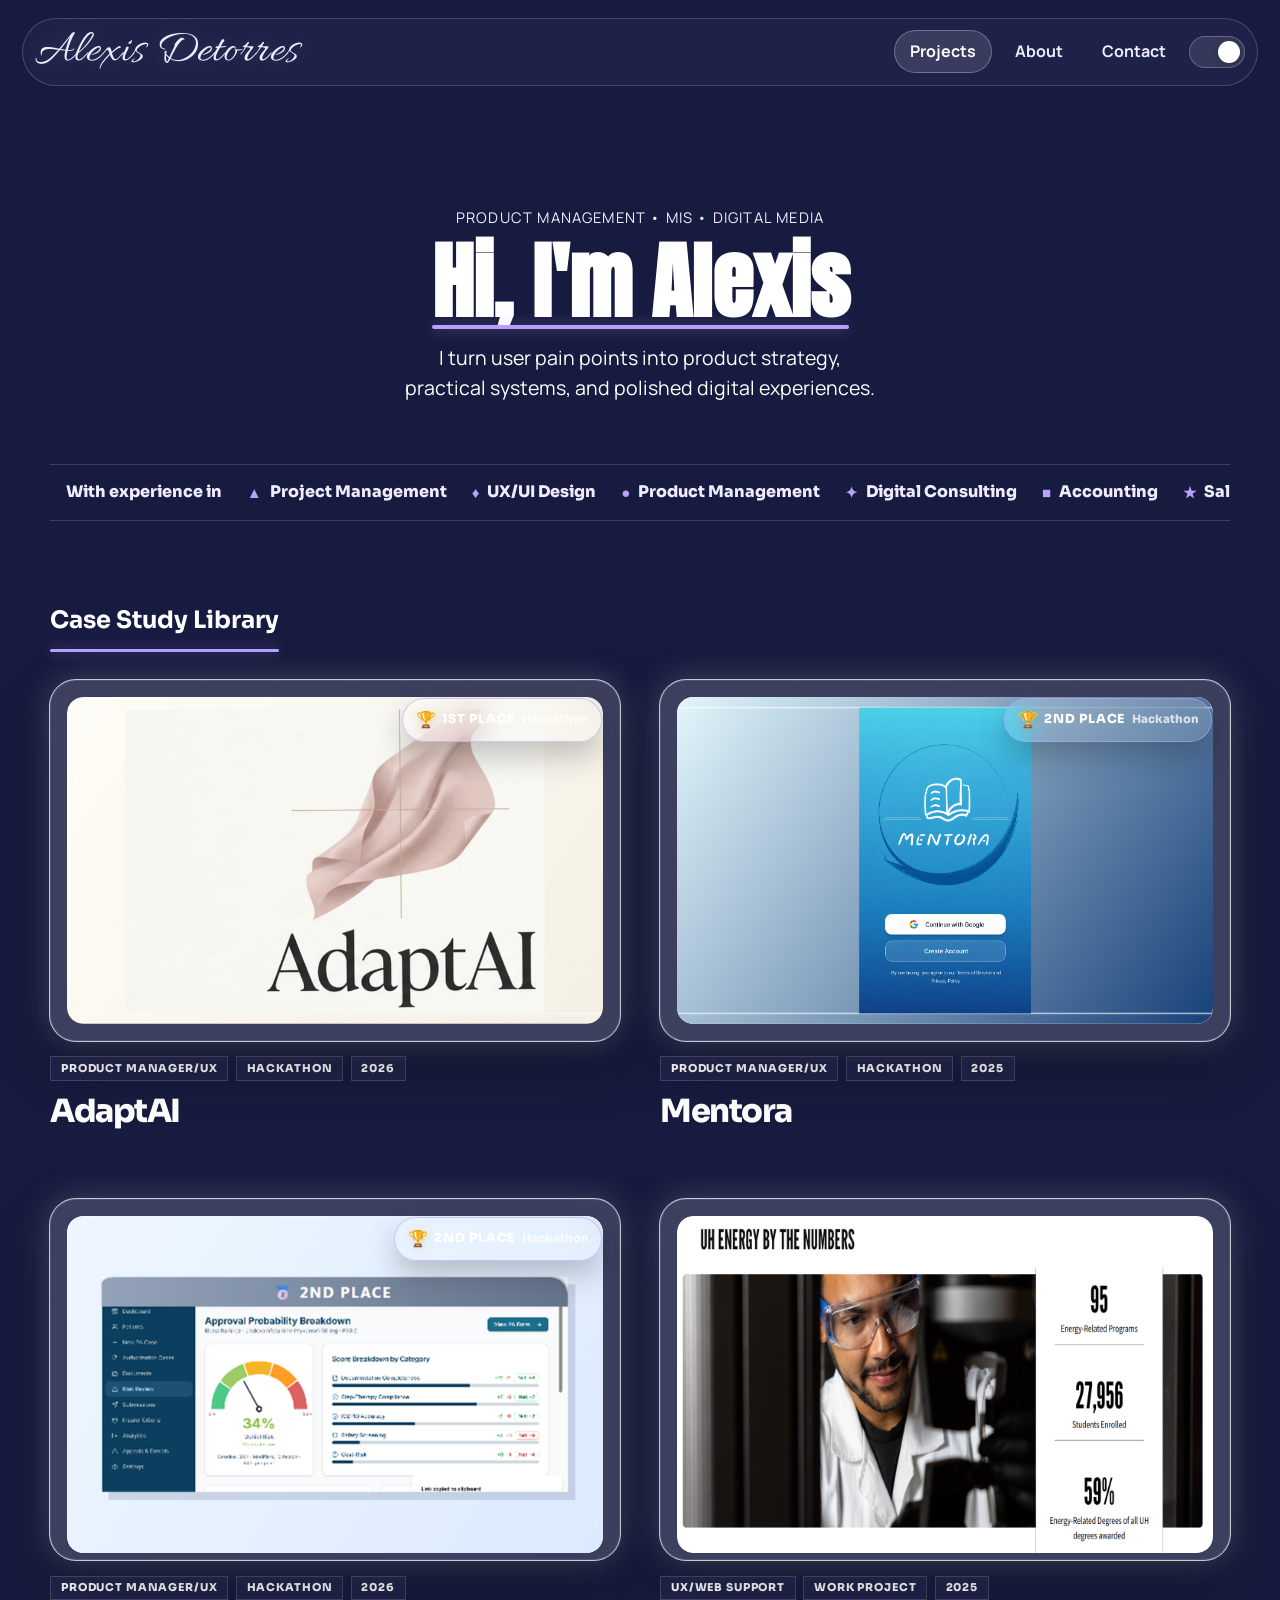
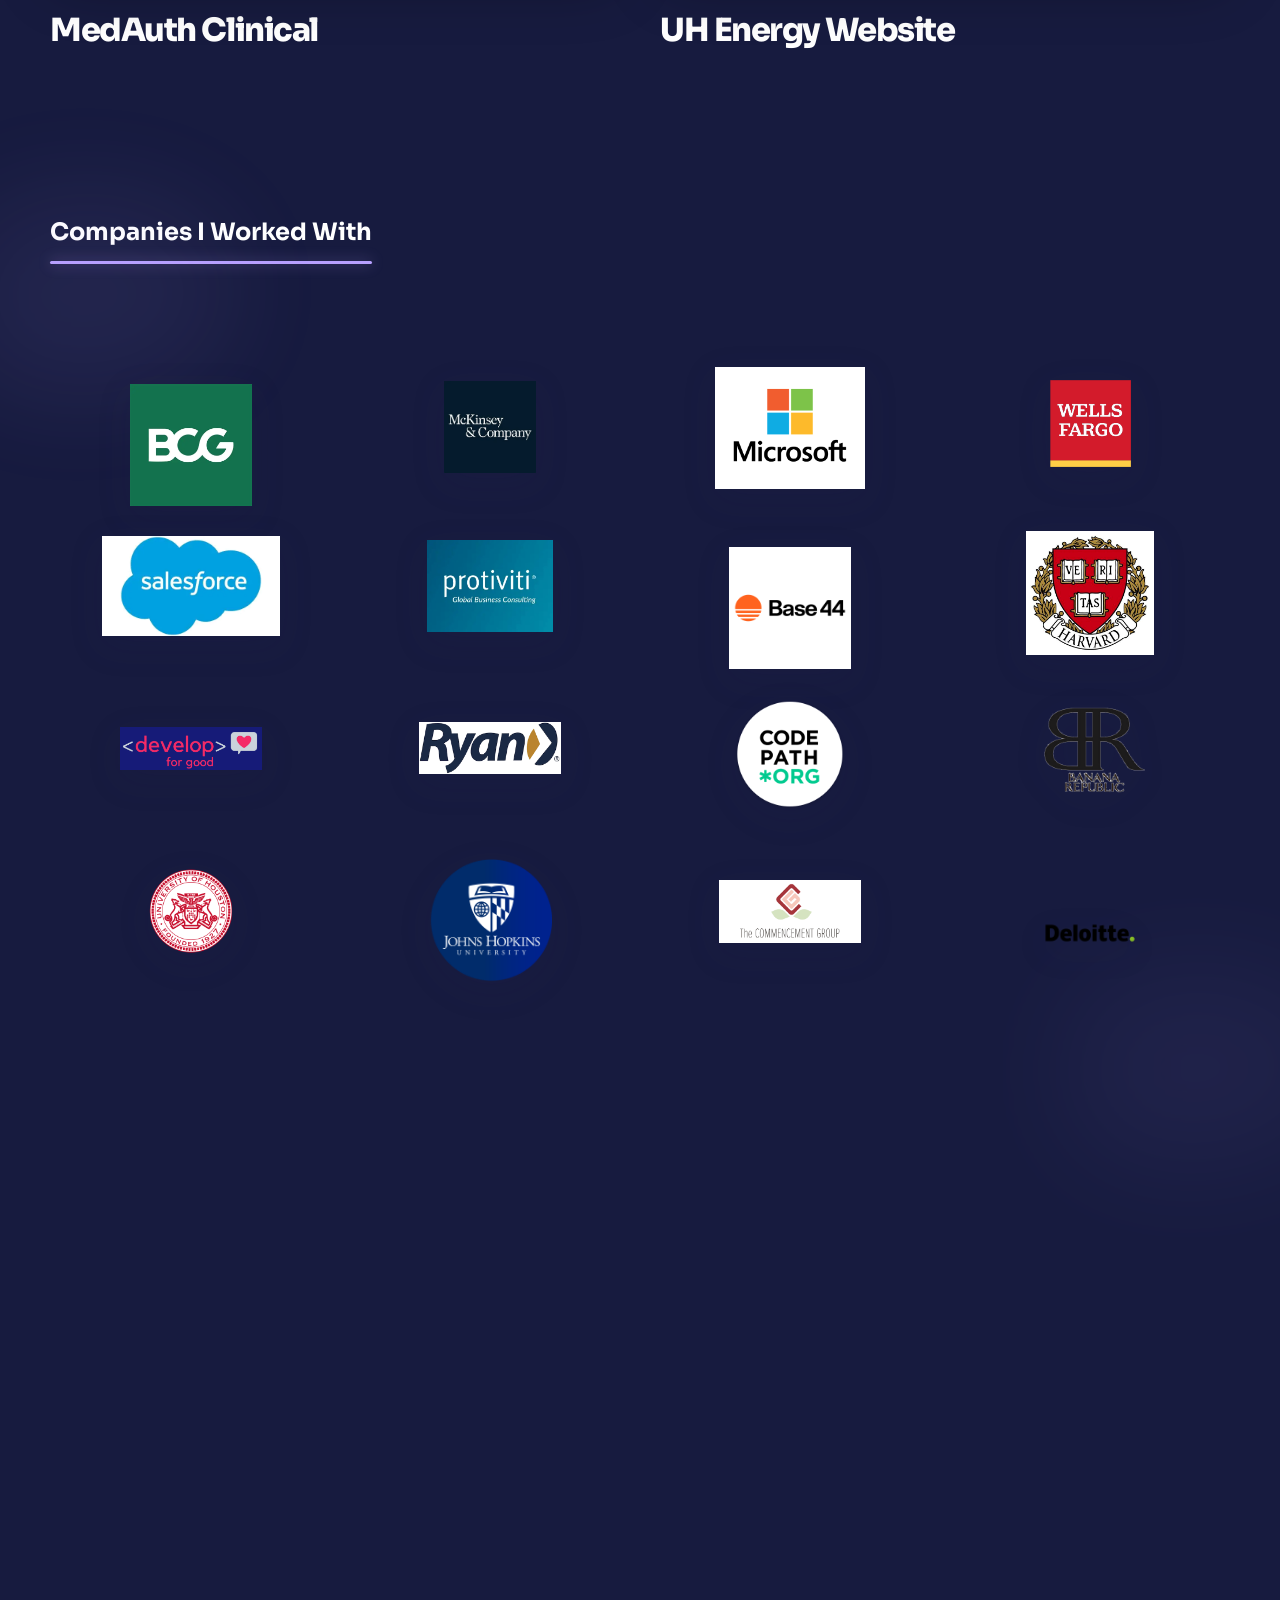
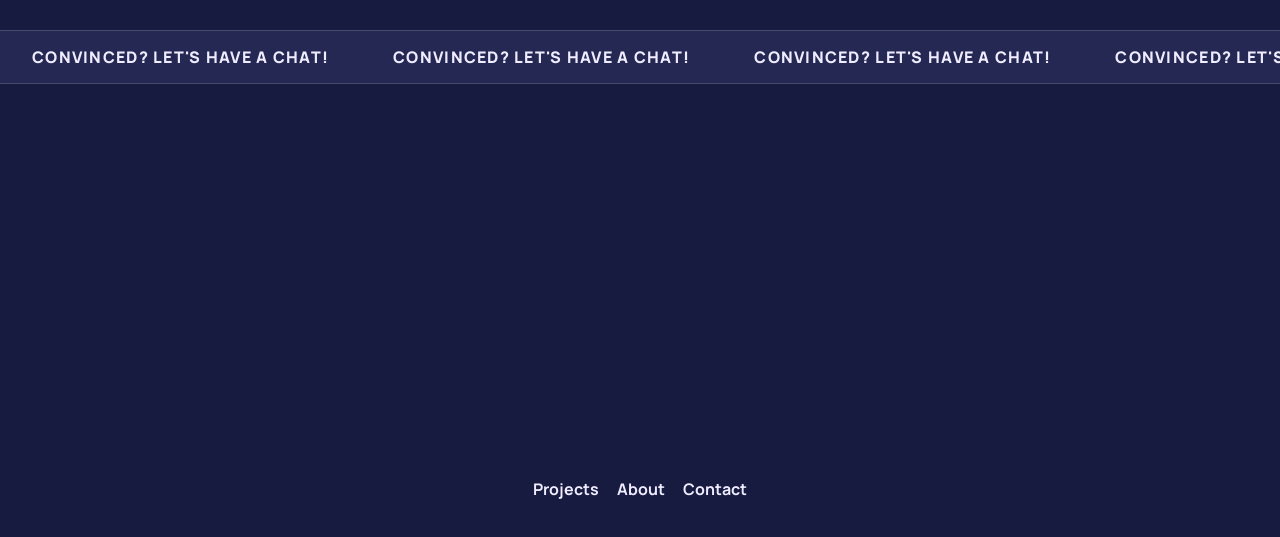
==== index.html @ 3fe2742f "Upgrade project covers to 4K compositions" ====
<!DOCTYPE html>
<html lang="en" data-theme="dark">
<head>
  <meta charset="UTF-8" />
  <meta name="viewport" content="width=device-width, initial-scale=1.0" />
  <title>Alexis Detorres | Portfolio</title>
  <link rel="preconnect" href="https://fonts.googleapis.com">
  <link rel="preconnect" href="https://fonts.gstatic.com" crossorigin>
  <link href="https://fonts.googleapis.com/css2?family=Allura&family=Anton&family=Sora:wght@400;600;700;800&family=Manrope:wght@400;500;700&display=swap" rel="stylesheet">
  <link rel="stylesheet" href="styles.css?v=20260801-4k-cover-polish" />
</head>
<body class="projects-page dark-mode">
  <div id="loader" class="loader-screen" aria-live="polite">
    <div class="dice" id="dice">
      <div class="face f1"><div class="pips"><i></i><i></i><i></i><i></i><i></i><i></i><i></i><i></i><i></i></div></div>
      <div class="face f2"><div class="pips"><i></i><i></i><i></i><i></i><i></i><i></i><i></i><i></i><i></i></div></div>
      <div class="face f3"><div class="pips"><i></i><i></i><i></i><i></i><i></i><i></i><i></i><i></i><i></i></div></div>
      <div class="face f4"><div class="pips"><i></i><i></i><i></i><i></i><i></i><i></i><i></i><i></i><i></i></div></div>
      <div class="face f5"><div class="pips"><i></i><i></i><i></i><i></i><i></i><i></i><i></i><i></i><i></i></div></div>
      <div class="face f6"><div class="pips"><i></i><i></i><i></i><i></i><i></i><i></i><i></i><i></i><i></i></div></div>
    </div>
  </div>


  <header class="site-header">
    <div class="nav-shell navbar">
      <a class="brand" href="index.html"><span class="brand-script">Alexis Detorres</span></a>
      <nav class="tabs" aria-label="Main navigation">
        <a class="tab active" href="index.html">Projects</a>
        <a class="tab" href="about.html">About</a>
        <a class="tab" href="#contact-section">Contact</a>
        <button class="mode-toggle" id="modeToggle" aria-label="Toggle dark mode">Theme</button>
      </nav>
    </div>
  </header>

  <main>
    <section class="hero-wrap reveal">
      <div class="hero">
        <p class="eyebrow">Product Management &bull; MIS &bull; Digital Media</p>
        <h1 class="hero-title">Hi, I'm Alexis</h1>
        <p class="hero-copy">I turn user pain points into product strategy, practical systems, and polished digital experiences.</p>
      </div>
    </section>
    <section class="marquee-wrap" aria-label="Specialties">
      <div class="marquee" id="marqueeTrack">
        <div class="marquee-track">
          <span>With experience in</span>
          <span><i>&#9650;</i> Project Management</span>
          <span><i class="symbol-ux">&diams;</i> UX/UI Design</span>
          <span><i class="symbol-product">&#9679;</i> Product Management</span>
          <span><i>&#10022;</i> Digital Consulting</span>
          <span><i>&#9632;</i> Accounting</span>
          <span><i>&#9733;</i> Sales</span>
          <span><i>&#10148;</i> Marketing</span>
        </div>
        <div class="marquee-track" aria-hidden="true">
          <span>With experience in</span>
          <span><i>&#9650;</i> Project Management</span>
          <span><i class="symbol-ux">&diams;</i> UX/UI Design</span>
          <span><i class="symbol-product">&#9679;</i> Product Management</span>
          <span><i>&#10022;</i> Digital Consulting</span>
          <span><i>&#9632;</i> Accounting</span>
          <span><i>&#9733;</i> Sales</span>
          <span><i>&#10148;</i> Marketing</span>
        </div>
      </div>
    </section>

    <section class="section reveal projects-swirl">
      <h2 class="section-title">Case Study Library</h2>
      <div class="project-grid editorial-grid">
        <article class="case-card project-showcase">
          <a class="project-tile-link" href="projects/campus-app.html" aria-label="Open AdaptAI case study">
            <div class="project-thumb divide-thumb">
              <img src="assets/projects/adaptai/adaptai-home-cover.png?v=20260801-4k-cover-polish" alt="AdaptAI adaptive clothing case study preview" loading="lazy" />
              <div class="project-award"><span class="trophy" aria-hidden="true">&#127942;</span><strong>1st Place</strong><span>Hackathon</span></div>
            </div>
          </a>
          <div class="project-chip-row"><span>Product Manager/UX</span><span>Hackathon</span><span>2026</span></div>
          <h3>AdaptAI</h3>
        </article>
        <article class="case-card project-showcase">
          <a class="project-tile-link" href="projects/hackathon-toolkit.html" aria-label="Open Mentora case study">
            <div class="project-thumb mentora-thumb">
              <img src="assets/projects/mentora/mentora-home-cover.png?v=20260801-4k-cover-polish" alt="Mentora case study preview" loading="lazy" />
              <div class="project-award"><span class="trophy" aria-hidden="true">&#127942;</span><strong>2nd Place</strong><span>Hackathon</span></div>
            </div>
          </a>
          <div class="project-chip-row"><span>Product Manager/UX</span><span>Hackathon</span><span>2025</span></div>
          <h3>Mentora</h3>
        </article>
        <article class="case-card project-showcase">
          <a class="project-tile-link" href="projects/energy-dashboard.html" aria-label="Open MedAuth Clinical case study">
            <div class="project-thumb authform-thumb">
              <img src="assets/projects/medauth/medauth-home-cover.png?v=20260801-4k-cover-polish" alt="MedAuth Clinical physician dashboard preview" loading="lazy" />
              <div class="project-award"><span class="trophy" aria-hidden="true">&#127942;</span><strong>2nd Place</strong><span>Hackathon</span></div>
            </div>
          </a>
          <div class="project-chip-row"><span>Product Manager/UX</span><span>Hackathon</span><span>2026</span></div>
          <h3>MedAuth Clinical</h3>
        </article>
        <article class="case-card project-showcase">
          <a class="project-tile-link" href="projects/media-campaign.html" aria-label="Open UH Energy Website case study">
            <div class="project-thumb energy-thumb">
              <img src="assets/projects/uh-energy/uh-energy-home-cover.png?v=20260801-4k-cover-polish" alt="UH Energy website metrics case study preview" loading="lazy" />
            </div>
          </a>
          <div class="project-chip-row"><span>UX/Web Support</span><span>Work Project</span><span>2025</span></div>
          <h3>UH Energy Website</h3>
        </article>
      </div>
    </section>

    <section class="section reveal">
      <h2 class="section-title">Companies I Worked With</h2>
      <div id="companyLogoWall" class="logo-wall magnetic-logo-wall" aria-label="Company logo wall">
        <div class="logo-tile featured has-logo" tabindex="0" aria-label="Boston Consulting Group">
          <img class="logo-image" src="assets/logos/bcg.webp" alt="BCG logo" loading="lazy" />
        </div>
        <div class="logo-tile featured has-logo" tabindex="0" aria-label="McKinsey and Company">
          <img class="logo-image" src="assets/logos/mckinsey.webp" alt="McKinsey and Company logo" loading="lazy" />
        </div>
        <div class="logo-tile featured has-logo" tabindex="0" aria-label="Microsoft">
          <img class="logo-image" src="assets/logos/microsoft.webp" alt="Microsoft logo" loading="lazy" />
        </div>
        <div class="logo-tile featured has-logo" tabindex="0" aria-label="Wells Fargo">
          <img class="logo-image" src="assets/logos/wells-fargo.png" alt="Wells Fargo logo" loading="lazy" />
        </div>
        <div class="logo-tile featured has-logo" tabindex="0" aria-label="Salesforce">
          <img class="logo-image" src="assets/logos/salesforce.webp" alt="Salesforce logo" loading="lazy" />
        </div>
        <div class="logo-tile has-logo" tabindex="0" aria-label="Protiviti">
          <img class="logo-image" src="assets/logos/protiviti.webp" alt="Protiviti logo" loading="lazy" />
        </div>
        <div class="logo-tile has-logo" tabindex="0" aria-label="Base44">
          <img class="logo-image" src="assets/logos/base44.png" alt="Base44 logo" loading="lazy" />
        </div>
        <div class="logo-tile has-logo" tabindex="0" aria-label="Harvard WECode">
          <img class="logo-image" src="assets/logos/harvard-seal.jpg" alt="Harvard logo" loading="lazy" />
        </div>
        <div class="logo-tile has-logo" tabindex="0" aria-label="Develop for Good">
          <img class="logo-image" src="assets/logos/develop-for-good.png" alt="Develop for Good logo" loading="lazy" />
        </div>
        <div class="logo-tile has-logo" tabindex="0" aria-label="Ryan">
          <img class="logo-image" src="assets/logos/ryan.webp" alt="Ryan logo" loading="lazy" />
        </div>
        <div class="logo-tile has-logo" tabindex="0" aria-label="CodePath">
          <img class="logo-image" src="assets/logos/codepath.png" alt="CodePath logo" loading="lazy" />
        </div>
        <div class="logo-tile has-logo" tabindex="0" aria-label="Banana Republic">
          <img class="logo-image" src="assets/logos/banana-republic.png" alt="Banana Republic logo" loading="lazy" />
        </div>
        <div class="logo-tile has-logo" tabindex="0" aria-label="University of Houston">
          <img class="logo-image" src="assets/logos/university-of-houston.png" alt="University of Houston logo" loading="lazy" />
        </div>
        <div class="logo-tile has-logo" tabindex="0" aria-label="Johns Hopkins University">
          <img class="logo-image" src="assets/logos/johns-hopkins.png" alt="Johns Hopkins University logo" loading="lazy" />
        </div>
        <div class="logo-tile has-logo" tabindex="0" aria-label="The Commencement Group">
          <img class="logo-image" src="assets/logos/commencement-group.png" alt="The Commencement Group logo" loading="lazy" />
        </div>
        <div class="logo-tile has-logo" tabindex="0" aria-label="GreenStar Technologies">
          <img class="logo-image" src="assets/logos/greenstar.png" alt="GreenStar Technologies logo" loading="lazy" />
        </div>
      </div>
    </section>

    <section class="testimonial section reveal">
      <h2 class="section-title">Testimonials</h2>
      <div class="carousel" id="testimonialCarousel">
        <button class="carousel-btn" id="prevTestimonial" type="button" aria-label="Previous testimonial">&lsaquo;</button>
        <article class="quote testimonial-card" id="quoteBody"></article>
        <button class="carousel-btn" id="nextTestimonial" type="button" aria-label="Next testimonial">&rsaquo;</button>
      </div>
      <div class="dots" id="quoteDots"></div>
    </section>
  </main>

  <div class="contact-marquee" aria-hidden="true">
    <div class="contact-marquee-track">
      <span>Convinced? Let's have a chat!</span>
      <span>Convinced? Let's have a chat!</span>
      <span>Convinced? Let's have a chat!</span>
      <span>Convinced? Let's have a chat!</span>
      <span>Convinced? Let's have a chat!</span>
      <span>Convinced? Let's have a chat!</span>
      <span>Convinced? Let's have a chat!</span>
      <span>Convinced? Let's have a chat!</span>
      <span>Convinced? Let's have a chat!</span>
      <span>Convinced? Let's have a chat!</span>
    </div>
  </div>

  <section id="contact-section" class="cta reveal contact-section">
    <h2 class="section-title">Contact Me</h2>
    <p>Let&rsquo;s turn ideas into something meaningful.</p>
    <div class="cta-actions contact-buttons">
      <a href="mailto:alexisa.12250@gmail.com">alexisa.12250@gmail.com</a>
      <a href="https://www.linkedin.com/in/alexisdetorr" target="_blank" rel="noopener">LinkedIn</a>
    </div>
  </section>

  <footer class="site-footer">
    <a href="index.html">Projects</a>
    <a href="about.html">About</a>
    <a href="#contact-section">Contact</a>
  </footer>

  <script src="script.js?v=20260801-4k-cover-polish"></script>
</body>
</html>
---- styles.css ----
:root {
  --bg-main: #ffffff;
  --bg-nav: #f4efff;
  --bg-soft: #fbfaff;
  --bg-panel: #ffffff;
  --dark-purple: #1E2248;
  --text-heading: #1E2248;
  --text-main: #1E2248;
  --text-muted: #565875;
  --brand-logo: #1E2248;
  --accent-line: #1E2248;
  --underline-accent: #a994f4;
  --accent-strong: #1E2248;
  --accent-red: #d84b4b;
  --border-soft: rgba(30, 34, 72, 0.26);
  --shadow-soft: 0 18px 48px rgba(30, 34, 72, 0.1);
  --feature-bg: #ffffff;
  --feature-text: #1E2248;
  --feature-muted: #565875;
  --feature-tile-bg: #ffffff;
}

.dark-mode,
[data-theme="dark"] {
  --bg-main: #171b3f;
  --bg-nav: #201f4d;
  --bg-soft: #252852;
  --bg-panel: #1c2049;
  --text-heading: #ffffff;
  --text-main: #ffffff;
  --text-muted: #f0ecff;
  --brand-logo: #ffffff;
  --accent-line: #b7a0ff;
  --underline-accent: #b7a0ff;
  --accent-strong: #cbbdff;
  --accent-red: #ff8585;
  --border-soft: rgba(255, 255, 255, 0.16);
  --shadow-soft: 0 22px 58px rgba(0, 0, 0, 0.3);
  --feature-bg: #201f4d;
  --feature-text: #ffffff;
  --feature-muted: #eee9ff;
  --feature-tile-bg: #ffffff;
}

* { box-sizing: border-box; }
html, body { margin: 0; padding: 0; }
html { scroll-behavior: smooth; overflow-x: clip; }
body {
  min-height: 100vh;
  background: var(--bg-main) !important;
  color: var(--text-main) !important;
  font-family: "Manrope", sans-serif;
  line-height: 1.55;
  overflow-x: hidden;
  text-rendering: optimizeLegibility;
  -webkit-font-smoothing: antialiased;
}
body, main, section { background: var(--bg-main) !important; }
main { width: min(1180px, calc(100% - 32px)); margin: 0 auto; }
section { color: var(--text-main) !important; }
a { color: inherit; text-decoration: none; }
button, a { -webkit-tap-highlight-color: transparent; }
img { max-width: 100%; height: auto; }
h1, h2, h3, h4, .logo, .brand-name {
  color: var(--text-heading) !important;
  font-family: "Sora", sans-serif;
}
p, span, li, a { color: var(--text-muted) !important; }
strong { color: var(--text-heading); }

main, .site-header, .cta, .site-footer, .contact-marquee { position: relative; z-index: 1; }

.loader-screen { display: none !important; }
.loader-screen { position: fixed; inset: 0; z-index: 200; background: #090d1e; place-items: center; perspective: 1000px; }
.loader-screen.hidden { opacity: 0; pointer-events: none; transition: opacity .35s ease; }
.dice { width: 96px; height: 96px; position: relative; transform-style: preserve-3d; }
.dice.rolling { animation: naturalDiceRoll 1.2s cubic-bezier(.2,.8,.2,1); }
.face { position: absolute; inset: 0; background: linear-gradient(145deg, #fff, #dde2f3); border: 2px solid #c8cde0; border-radius: 14px; box-shadow: inset -8px -8px 14px rgba(0,0,0,.08); display: grid; place-items: center; }
.pips { width: 62px; height: 62px; display: grid; grid-template-columns: repeat(3, 1fr); grid-template-rows: repeat(3, 1fr); }
.pips i { width: 10px; height: 10px; border-radius: 50%; background: #1d2446; align-self: center; justify-self: center; opacity: 0; }
.f1 i:nth-child(5), .f2 i:nth-child(1), .f2 i:nth-child(9), .f3 i:nth-child(1), .f3 i:nth-child(5), .f3 i:nth-child(9), .f4 i:nth-child(1), .f4 i:nth-child(3), .f4 i:nth-child(7), .f4 i:nth-child(9), .f5 i:nth-child(1), .f5 i:nth-child(3), .f5 i:nth-child(5), .f5 i:nth-child(7), .f5 i:nth-child(9), .f6 i:nth-child(1), .f6 i:nth-child(3), .f6 i:nth-child(4), .f6 i:nth-child(6), .f6 i:nth-child(7), .f6 i:nth-child(9) { opacity: 1; }
.f1 { transform: translateZ(48px); } .f2 { transform: rotateY(180deg) translateZ(48px); } .f3 { transform: rotateY(90deg) translateZ(48px); } .f4 { transform: rotateY(-90deg) translateZ(48px); } .f5 { transform: rotateX(90deg) translateZ(48px); } .f6 { transform: rotateX(-90deg) translateZ(48px); }
@keyframes naturalDiceRoll {
  0% { transform: translateY(0) rotateX(-28deg) rotateY(0deg) scale(1); }
  25% { transform: translateY(-18px) rotateX(30deg) rotateY(120deg) scale(1.08); }
  55% { transform: translateY(6px) rotateX(-10deg) rotateY(260deg) scale(0.96); }
  80% { transform: translateY(-6px) rotateX(12deg) rotateY(340deg) scale(1.03); }
  100% { transform: translateY(0) rotateX(0deg) rotateY(360deg) scale(1); }
}

.site-header {
  position: static;
  top: auto;
  padding: clamp(.75rem, 2vw, 1.1rem) clamp(.75rem, 2vw, 1.4rem);
  background: var(--bg-main) !important;
}
.navbar, .nav-shell {
  width: min(1280px, 100%);
  margin: 0 auto;
  border: 1px solid rgba(255, 255, 255, 0.18);
  border-radius: 999px;
  padding: .62rem .72rem;
  background: #1E2248 !important;
  display: flex;
  flex-wrap: wrap;
  align-items: center;
  justify-content: space-between;
  gap: .8rem;
}
.brand { flex: 0 1 auto; min-width: 0; }
.brand-script {
  display: block;
  font-family: "Allura", cursive;
  font-size: clamp(1.95rem, 4vw, 2.9rem);
  font-weight: 400;
  letter-spacing: .01em;
  color: #ffffff !important;
  line-height: 1;
  white-space: nowrap;
  text-shadow: 0 0 18px rgba(199, 181, 255, .22);
}
.tabs {
  display: flex;
  align-items: center;
  justify-content: flex-end;
  gap: .42rem;
  min-width: 0;
  overflow-x: auto;
  overscroll-behavior-x: contain;
  scrollbar-width: none;
}
.tabs::-webkit-scrollbar { display: none; }
.tab {
  flex: 0 0 auto;
  min-height: 40px;
  border: 1px solid transparent;
  border-radius: 999px;
  padding: .5rem .95rem;
  background: transparent;
  color: rgba(255, 255, 255, .78) !important;
  font: inherit;
  font-weight: 700;
  cursor: pointer;
}
.tab.active, .tab:hover, .tab:focus-visible {
  border-color: rgba(255, 255, 255, .28);
  background: rgba(255, 255, 255, .12);
  color: #ffffff !important;
  outline: none;
}
.mode-toggle {
  flex: 0 0 56px;
  position: relative;
  width: 56px;
  height: 32px;
  padding: 0;
  border: 1px solid rgba(255, 255, 255, .24);
  border-radius: 999px;
  background: rgba(255, 255, 255, .1);
  color: transparent !important;
  font-size: 0;
  cursor: pointer;
  transition: background .25s ease, border-color .25s ease, box-shadow .25s ease;
}
.mode-toggle::before {
  content: "";
  position: absolute;
  top: 4px;
  left: 4px;
  width: 22px;
  height: 22px;
  border-radius: 50%;
  background: #ffffff;
  box-shadow: 0 2px 8px rgba(0, 0, 0, .18);
  transform: translateX(0);
  transition: transform .25s ease;
}
[data-theme="dark"] .mode-toggle::before,
.dark-mode .mode-toggle::before { transform: translateX(24px); }
.mode-toggle:hover, .mode-toggle:focus-visible {
  border-color: var(--accent-line);
  box-shadow: 0 0 0 3px color-mix(in srgb, var(--accent-line) 18%, transparent);
  outline: none;
}

.section,
.cta { padding: clamp(2.8rem, 7vw, 5rem) 0; }
section, .section, .section-card, .content-card, .testimonials-wrapper, .contact-card {
  border: none;
  box-shadow: none;
  background: transparent !important;
}
.section-title,
section h2 {
  position: relative;
  display: inline-block;
  margin: 0 0 28px;
  color: var(--text-heading) !important;
}
.section-title::after,
section h2::after {
  content: "";
  display: block;
  width: 100%;
  min-width: 72px;
  height: 3px;
  margin-top: 10px;
  background: var(--underline-accent) !important;
  border-radius: 999px;
  box-shadow: 0 0 14px color-mix(in srgb, var(--underline-accent) 45%, transparent);
}

.reveal { opacity: 0; transform: translateY(16px); transition: opacity .55s ease, transform .55s ease; }
.reveal.visible, .no-js .reveal { opacity: 1; transform: none; }

.hero-wrap { margin: 0; padding: 0; }
.hero {
  position: relative;
  text-align: center;
  padding: clamp(3.2rem, 9vw, 6.4rem) 0 clamp(2.2rem, 5vw, 3.8rem);
  overflow: hidden;
  background: transparent !important;
}
.eyebrow {
  margin: 0 auto .5rem;
  letter-spacing: .08em;
  text-transform: uppercase;
  font-size: clamp(.78rem, 1.9vw, .92rem);
  color: var(--text-muted) !important;
}
.hero h1, .hero-title {
  font-family: "Anton", sans-serif;
  font-size: clamp(2.6rem, 8.5vw, 5.2rem);
  line-height: .98;
  margin: .3rem 0 .9rem;
  color: var(--text-heading) !important;
  position: relative;
  display: inline-block;
  padding-bottom: .36rem;
  text-wrap: balance;
}
.hero-title::after {
  content: "";
  position: absolute;
  left: 0;
  right: 0;
  bottom: 0;
  height: 4px;
  border-radius: 999px;
  background: var(--underline-accent);
  box-shadow: 0 0 14px color-mix(in srgb, var(--underline-accent) 45%, transparent);
}
.hero-copy {
  max-width: 760px;
  margin: 0 auto;
  font-size: clamp(1rem, 2vw, 1.22rem);
  color: var(--text-main) !important;
  text-wrap: balance;
}

.marquee-wrap {
  width: 100%;
  border-block: 1px solid var(--border-soft);
  overflow-x: auto;
  overflow-y: hidden;
  contain: paint;
  background: transparent !important;
  scrollbar-width: thin;
  scrollbar-color: var(--accent-line) transparent;
  touch-action: pan-x;
}
.marquee-wrap::-webkit-scrollbar { height: 8px; }
.marquee-wrap::-webkit-scrollbar-thumb { background: var(--accent-line); border-radius: 999px; }
.marquee {
  display: flex;
  width: max-content;
  min-width: max(100%, 820px);
  animation: scrollMarquee 76s linear infinite;
  will-change: transform;
}
.marquee-track {
  display: flex;
  align-items: center;
  gap: clamp(1rem, 2.5vw, 1.55rem);
  padding: .95rem clamp(.7rem, 2vw, 1rem);
  font-family: "Sora", sans-serif;
  font-weight: 800;
  white-space: nowrap;
  flex: 0 0 auto;
}
.marquee-track span {
  display: inline-flex;
  align-items: center;
  gap: .5rem;
  color: var(--text-heading) !important;
}
.marquee-track span i {
  color: var(--accent-line) !important;
  font-style: normal;
  font-size: .95rem;
  line-height: 1;
}
.marquee-track span i.symbol-ux { color: var(--accent-line) !important; }
.marquee-track span i.symbol-product { color: var(--accent-line) !important; }
.marquee-wrap:hover .marquee,
.marquee-wrap:focus-within .marquee { animation-play-state: paused; }
@keyframes scrollMarquee {
  0%, 2.24% { transform: translateX(0); }
  100% { transform: translateX(-50%); }
}

.project-grid {
  display: grid;
  grid-template-columns: 1fr;
  gap: clamp(1.25rem, 3vw, 2rem);
}
.case-card {
  background: transparent;
  border: none;
  box-shadow: none;
}
.book-card {
  display: block;
  position: relative;
  border-radius: clamp(24px, 4vw, 34px);
  transform-style: preserve-3d;
  perspective: 1400px;
}
.case-preview {
  position: relative;
  min-height: clamp(420px, 48vw, 540px);
  display: grid;
  grid-template-columns: minmax(230px, .9fr) minmax(260px, 1fr);
  align-items: center;
  gap: clamp(1.5rem, 6vw, 5rem);
  padding: clamp(2rem, 5vw, 4.2rem);
  border-radius: clamp(24px, 4vw, 34px);
  overflow: hidden;
  background:
    radial-gradient(circle at 82% 50%, rgba(199, 181, 255, .22), transparent 34%),
    linear-gradient(135deg, #1E2248 0%, #202653 52%, #45365f 100%);
  border: 1px solid color-mix(in srgb, var(--underline-accent) 24%, transparent);
  box-shadow: 0 22px 58px rgba(30, 34, 72, .18);
  transition: transform .38s cubic-bezier(.2,.82,.2,1), box-shadow .38s ease, border-color .38s ease;
}
.case-preview::after {
  content: "";
  position: absolute;
  inset: 0;
  background-image: radial-gradient(circle, rgba(255,255,255,.16) 1px, transparent 1px);
  background-size: 9px 9px;
  opacity: .18;
  mask-image: linear-gradient(135deg, black, transparent 74%);
  pointer-events: none;
}
.mentora-preview { background: radial-gradient(circle at 82% 44%, rgba(151, 216, 213, .18), transparent 32%), linear-gradient(135deg, #1E2248 0%, #232b5f 54%, #4d3a61 100%); }
.authform-preview { background: radial-gradient(circle at 80% 42%, rgba(255, 165, 210, .16), transparent 34%), linear-gradient(135deg, #1E2248 0%, #252553 50%, #5a3e61 100%); }
.energy-preview { background: radial-gradient(circle at 80% 42%, rgba(199, 181, 255, .18), transparent 34%), linear-gradient(135deg, #1E2248 0%, #202653 52%, #3b4f78 100%); }
.divide-preview { background: radial-gradient(circle at 80% 42%, rgba(255, 255, 255, .13), transparent 34%), linear-gradient(135deg, #1E2248 0%, #242858 52%, #3f355d 100%); }
.phone-frame {
  position: relative;
  z-index: 2;
  width: min(78%, 270px);
  aspect-ratio: 9 / 18.5;
  justify-self: center;
  border: 9px solid #06070d;
  border-radius: 38px;
  background: #ffffff;
  box-shadow: 0 28px 50px rgba(0,0,0,.32);
  overflow: hidden;
}
.phone-frame::before {
  content: "";
  position: absolute;
  top: 0;
  left: 50%;
  width: 42%;
  height: 24px;
  transform: translateX(-50%);
  background: #06070d;
  border-radius: 0 0 16px 16px;
  z-index: 4;
}
.phone-screen {
  position: relative;
  height: 100%;
  display: flex;
  flex-direction: column;
  justify-content: flex-end;
  gap: .75rem;
  padding: 2.4rem 1.2rem 1.3rem;
  color: #1E2248;
  background:
    radial-gradient(circle at 50% 10%, rgba(199,181,255,.36), transparent 24%),
    linear-gradient(180deg, #ffffff 0%, #f8f6ff 58%, #e9e2ff 100%);
}
.phone-image {
  position: absolute;
  inset: 2.2rem .65rem auto;
  width: calc(100% - 1.3rem);
  height: 48%;
  object-fit: cover;
  border-radius: 20px;
  box-shadow: 0 12px 28px rgba(30, 34, 72, .16);
}
.phone-screen strong {
  position: relative;
  z-index: 2;
  font-family: "Anton", sans-serif;
  color: #1E2248;
  font-size: clamp(1.8rem, 4vw, 2.55rem);
  line-height: 1;
}
.phone-screen p {
  position: relative;
  z-index: 2;
  margin: 0;
  color: #41446a !important;
  font-size: .82rem;
  line-height: 1.45;
}
.mini-pill {
  position: relative;
  z-index: 2;
  align-self: flex-start;
  padding: .35rem .55rem;
  border-radius: 999px;
  background: rgba(30, 34, 72, .09);
  color: #1E2248 !important;
  font-size: .66rem;
  font-weight: 800;
}
.mini-list { display: grid; gap: .42rem; }
.mini-list span {
  display: block;
  height: 10px;
  border-radius: 999px;
  background: rgba(30, 34, 72, .13);
}
.mini-list span:nth-child(2) { width: 78%; }
.mini-list span:nth-child(3) { width: 58%; }
.case-preview-copy {
  position: relative;
  z-index: 2;
  max-width: 520px;
}
.case-kicker {
  display: inline-flex;
  width: fit-content;
  margin-bottom: .7rem;
  padding: .34rem .62rem;
  border: 1px solid rgba(255,255,255,.25);
  border-radius: 999px;
  color: var(--underline-accent) !important;
  font-size: .76rem;
  font-weight: 800;
}
.case-preview h3 {
  margin: 0 0 .65rem;
  color: #ffffff !important;
  font-family: "Sora", sans-serif;
  font-size: clamp(2.35rem, 6vw, 4.4rem);
  line-height: .98;
  letter-spacing: -.04em;
}
.case-preview-copy p {
  margin: 0 0 1.35rem;
  color: rgba(255,255,255,.88) !important;
  font-size: clamp(1rem, 1.8vw, 1.13rem);
  line-height: 1.75;
}
.impact-label {
  display: block;
  margin-bottom: .35rem;
  color: rgba(255,255,255,.62) !important;
  font-size: .8rem;
  font-weight: 800;
}
.case-preview-copy > strong {
  display: block;
  margin-bottom: 1rem;
  color: var(--underline-accent);
  font-weight: 800;
}
.tag-row {
  display: flex;
  flex-wrap: wrap;
  gap: .55rem;
  margin-bottom: 1.35rem;
}
.tag-row span {
  display: inline-flex;
  padding: .38rem .7rem;
  border: 1px solid rgba(255,255,255,.18);
  border-radius: 999px;
  color: #ffffff !important;
  background: rgba(255,255,255,.08);
  font-size: .8rem;
  font-weight: 700;
}
.access-btn {
  display: inline-block;
  max-width: calc(100vw - 72px);
  padding: .72rem 1rem;
  border-radius: 999px;
  border: 1px solid rgba(255,255,255,.28);
  background: rgba(255,255,255,.12);
  color: #ffffff !important;
  font-family: "Sora", sans-serif;
  font-size: .78rem;
  font-weight: 800;
  text-transform: uppercase;
  letter-spacing: .055em;
  box-shadow: 0 10px 24px rgba(0, 0, 0, .12);
}
@media (hover: hover) and (pointer: fine) {
  .book-card:hover .case-preview,
  .book-card:focus-visible .case-preview {
    transform: translateY(-8px) rotateX(1deg);
    border-color: color-mix(in srgb, var(--underline-accent) 55%, transparent);
    box-shadow: 0 28px 70px rgba(30, 34, 72, .24);
  }
  .book-card:hover .phone-frame,
  .book-card:focus-visible .phone-frame {
    transform: translateY(-5px) rotate(-1deg);
  }
}
.book-card:focus-visible { outline: 3px solid color-mix(in srgb, var(--accent-line) 55%, transparent); outline-offset: 5px; }
.phone-frame { transition: transform .38s cubic-bezier(.2,.82,.2,1); }
.case-card > h3,
article:not(.case-card) h3 {
  margin: .95rem 0 .45rem;
  font-family: "Anton", sans-serif;
  font-size: clamp(1.7rem, 3vw, 2.35rem);
  letter-spacing: .02em;
  line-height: 1.03;
  color: var(--text-heading) !important;
}
article p { margin: 0; color: var(--text-muted) !important; }

.logo-wall {
  min-height: 0;
  margin-top: clamp(1rem, 2vw, 1.8rem);
  padding: clamp(1.4rem, 3vw, 2.8rem) 0;
  border-radius: 0;
  background: transparent !important;
  border: 0;
  box-shadow: none;
  display: grid;
  grid-template-columns: repeat(4, minmax(0, 1fr));
  align-items: center;
  justify-items: center;
  gap: clamp(1.05rem, 2.2vw, 2rem) clamp(.55rem, 1.5vw, 1.35rem);
  perspective: 900px;
  transform-style: preserve-3d;
  isolation: isolate;
  position: relative;
  overflow: visible;
}
.logo-wall::before,
.logo-wall::after {
  content: "";
  position: absolute;
  width: clamp(160px, 22vw, 320px);
  height: clamp(120px, 16vw, 240px);
  border-radius: 44% 56% 61% 39%;
  background: color-mix(in srgb, var(--underline-accent) 28%, transparent);
  filter: blur(56px);
  opacity: .28;
  pointer-events: none;
  z-index: -1;
}
.logo-wall::before {
  top: -18%;
  left: -8%;
}
.logo-wall::after {
  right: -10%;
  bottom: -22%;
  opacity: .2;
}
.logo-tile {
  --mx: 0px;
  --my: 0px;
  --mz: 0px;
  --scale: 1;
  position: relative;
  left: auto;
  top: auto;
  width: clamp(160px, 17vw, 230px) !important;
  height: clamp(104px, 10.5vw, 148px) !important;
  min-height: 0;
  display: grid;
  place-items: center;
  border-radius: 0;
  background: transparent !important;
  border: 0 !important;
  box-shadow: none !important;
  overflow: visible;
  transform: translate3d(var(--mx), var(--my), var(--mz)) scale(var(--scale));
  transition:
    transform .34s cubic-bezier(.2,.85,.2,1),
    box-shadow .25s ease,
    border-color .25s ease,
    background .25s ease;
  will-change: transform;
}
.logo-tile.has-logo { padding: 0; }
.logo-image {
  width: min(100%, 198px);
  height: min(100%, 126px);
  max-width: none;
  max-height: none;
  object-fit: contain;
  display: block;
  position: relative;
  z-index: 2;
  filter: saturate(.98) contrast(1.02) drop-shadow(0 10px 16px rgba(30, 34, 72, .12));
}
.logo-image[src*="mckinsey"],
.logo-image[src*="protiviti"],
.logo-image[src*="develop-for-good"],
.logo-image[src*="commencement-group"],
.logo-image[src*="ryan"] {
  width: min(100%, 142px);
  height: min(100%, 92px);
}
.logo-image[src*="harvard"],
.logo-image[src*="university-of-houston"],
.logo-image[src*="johns-hopkins"],
.logo-image[src*="codepath"] {
  width: min(100%, 152px);
  height: min(100%, 124px);
}
.logo-image[src*="banana-republic"],
.logo-image[src*="microsoft"],
.logo-image[src*="salesforce"],
.logo-image[src*="base44"],
.logo-image[src*="greenstar"],
.logo-image[src*="bcg"] {
  width: min(100%, 178px);
  height: min(100%, 122px);
}
.logo-image[src*="wells-fargo"] {
  width: min(100%, 206px);
  height: min(100%, 132px);
}
.logo-tile.featured {
  box-shadow: none;
}
.logo-tile:hover,
.logo-tile:focus-visible {
  background: transparent !important;
  box-shadow: none !important;
  outline: none;
}
.text-logo span {
  color: var(--text-heading) !important;
  font-family: "Sora", sans-serif;
  font-size: clamp(.92rem, 1.45vw, 1.18rem);
  font-weight: 900;
  letter-spacing: -.03em;
  text-align: center;
  filter: drop-shadow(0 8px 14px rgba(30, 34, 72, .1));
}
[data-theme="dark"] .logo-wall,
.dark-mode .logo-wall {
  background: transparent !important;
  border-color: transparent;
  box-shadow: none;
}
[data-theme="dark"] .logo-tile,
.dark-mode .logo-tile {
  background: transparent !important;
  border-color: transparent !important;
  box-shadow: none !important;
}
.testimonial { background: transparent !important; border: none; box-shadow: none; }
.carousel {
  position: relative;
  display: flex;
  align-items: center;
  justify-content: center;
  gap: .75rem;
  padding-inline: 3.2rem;
}
.carousel-btn {
  position: absolute;
  top: 50%;
  z-index: 4;
  flex: 0 0 48px;
  border: 1px solid var(--border-soft);
  width: 48px;
  height: 48px;
  border-radius: 50%;
  background: var(--bg-main);
  cursor: pointer;
  color: var(--text-heading) !important;
  font-size: 1.65rem;
  line-height: 1;
  display: grid;
  place-items: center;
  transform: translateY(-50%);
  box-shadow: 0 12px 28px rgba(30, 34, 72, .16);
}
.carousel-btn#prevTestimonial { left: 0; }
.carousel-btn#nextTestimonial { right: 0; }
.carousel-btn:hover, .carousel-btn:focus-visible {
  border-color: var(--accent-line);
  background: color-mix(in srgb, var(--accent-line) 12%, transparent);
  color: var(--text-heading) !important;
  outline: none;
}
.testimonial-card {
  flex: 1 1 660px;
  min-width: 0;
  max-width: 100%;
  background: #ffffff !important;
  color: var(--feature-text) !important;
  border: 1px solid color-mix(in srgb, var(--accent-line) 35%, transparent);
  border-radius: 18px;
  max-width: 780px;
  margin: 0;
  padding: clamp(1rem, 2.8vw, 1.45rem);
  min-height: 160px;
  box-shadow: var(--shadow-soft);
}
[data-theme="dark"] .testimonial-card,
.dark-mode .testimonial-card {
  background: radial-gradient(circle at 84% 8%, color-mix(in srgb, var(--accent-line) 22%, transparent), transparent 34%), var(--feature-bg) !important;
}
.testimonial-card p { color: var(--feature-muted) !important; margin: .7rem 0 0; }
.testimonial-card span, .testimonial-card .role { color: var(--feature-muted) !important; }
.quote blockquote { margin: 0; line-height: 1.7; color: var(--feature-text) !important; }
.quote blockquote,
.quote p { overflow-wrap: anywhere; }
.dots { text-align: center; margin-top: .8rem; }
.dots button { width: 10px; height: 10px; border-radius: 50%; border: none; margin: 0 4px; background: color-mix(in srgb, var(--accent-line) 34%, transparent); cursor: pointer; }
.dots button.active { background: var(--accent-line); }

.contact-marquee {
  overflow: hidden;
  border-top: 1px solid var(--border-soft);
  border-bottom: 1px solid var(--border-soft);
  background: #ffffff !important;
  margin: clamp(2.8rem, 7vw, 4rem) 0;
}
[data-theme="dark"] .contact-marquee,
.dark-mode .contact-marquee { background: var(--bg-soft) !important; }
.contact-marquee-track {
  display: flex;
  width: max-content;
  animation: marqueeMove 22s linear infinite;
}
.contact-marquee span {
  padding: 14px 32px;
  font-weight: 800;
  letter-spacing: .08em;
  text-transform: uppercase;
  color: var(--text-heading) !important;
}
@keyframes marqueeMove {
  from { transform: translateX(0); }
  to { transform: translateX(-50%); }
}

.contact-section {
  width: min(1180px, calc(100% - 32px));
  margin: 0 auto;
  text-align: center;
  border-top: 1px solid var(--border-soft);
  padding-top: clamp(3.2rem, 8vw, 4.5rem);
  padding-bottom: 3.5rem;
}
.contact-section p { color: var(--text-main) !important; font-size: clamp(1rem, 2vw, 1.18rem); }
.contact-buttons,
.cta-actions,
.contact-actions {
  display: flex;
  justify-content: center;
  align-items: center;
  gap: 16px;
  flex-wrap: wrap;
  margin-top: 1rem;
}
.contact-buttons a,
.cta-actions a,
.contact-actions a,
.back-link {
  background: transparent;
  color: var(--text-heading) !important;
  border: 1px solid var(--border-soft);
  border-radius: 999px;
  padding: 14px 24px;
  font-weight: 800;
  box-shadow: none;
  transition: transform .2s ease, color .2s ease, border-color .2s ease, background .2s ease;
}
.contact-buttons a:hover,
.cta-actions a:hover,
.contact-actions a:hover,
.back-link:hover {
  color: var(--text-heading) !important;
  border-color: var(--accent-line);
  background: color-mix(in srgb, var(--accent-line) 12%, transparent);
  transform: translateY(-2px);
}

.about-hero { padding-top: clamp(3.2rem, 8vw, 5rem); max-width: 1120px; }
.about-story { max-width: 1020px; display: flow-root; }
.about-portrait {
  position: relative;
  float: left;
  width: min(34vw, 330px);
  margin: .2rem clamp(1.4rem, 4vw, 3rem) 1.15rem 0;
  aspect-ratio: 4 / 5;
  border-radius: 42px;
  overflow: hidden;
  background: var(--bg-soft);
  border: 1px solid var(--border-soft);
  box-shadow: var(--shadow-soft);
  shape-outside: inset(0 round 42px);
}
.about-portrait::after {
  content: "";
  position: absolute;
  inset: 0;
  background-image: radial-gradient(circle, rgba(30, 34, 72, .26) 1px, transparent 1px);
  background-size: 9px 9px;
  opacity: .14;
  mix-blend-mode: soft-light;
  pointer-events: none;
}
.about-portrait img {
  width: 100%;
  height: 100%;
  object-fit: cover;
  object-position: 52% 14%;
  display: block;
}
.about-hero h1,
.contact-clean h1,
.case-study h1 {
  font-family: "Anton", sans-serif;
  font-size: clamp(3rem, 9vw, 6.5rem);
  line-height: .96;
  margin: .35rem 0 1.5rem;
  color: var(--text-heading) !important;
}
.about-copy { max-width: 900px; }
.about-copy p {
  font-size: clamp(1rem, 1.6vw, 1.08rem);
  line-height: 1.85;
  margin: 0 0 1.05rem;
  color: var(--text-main) !important;
}
.timeline-section,
.awards-editorial { border-top: 1px solid var(--border-soft); }
.timeline {
  position: relative;
  display: grid;
  gap: 0;
  max-width: 900px;
  padding-left: 2.4rem;
}
.timeline::before {
  content: "";
  position: absolute;
  left: .55rem;
  top: .2rem;
  bottom: .2rem;
  width: 2px;
  background: linear-gradient(var(--accent-line), color-mix(in srgb, var(--accent-line) 22%, transparent));
}
.timeline-item { position: relative; border-bottom: 1px solid var(--border-soft); padding: .95rem 0 1rem; }
.timeline-item::before {
  content: "";
  position: absolute;
  left: -2.18rem;
  top: .58rem;
  width: .72rem;
  height: .72rem;
  border-radius: 50%;
  background: var(--bg-main);
  border: 2px solid var(--accent-line);
  box-shadow: 0 0 0 5px color-mix(in srgb, var(--accent-line) 16%, transparent);
}
.timeline-item summary,
.award-line summary {
  cursor: pointer;
  list-style: none;
  color: var(--text-heading) !important;
  font-weight: 800;
}
.timeline-item summary {
  display: grid;
  grid-template-columns: minmax(0, 1fr) auto auto;
  gap: .22rem 1rem;
  align-items: center;
}
.timeline-item summary span { grid-column: 1; grid-row: 2; color: var(--text-muted) !important; font-weight: 700; }
.timeline-item summary strong {
  grid-column: 1;
  grid-row: 1;
  color: var(--text-heading) !important;
  font-family: "Anton", sans-serif;
  font-size: clamp(1.35rem, 2.8vw, 2.15rem);
  font-weight: 800;
  letter-spacing: .01em;
  line-height: 1;
}
.timeline-item summary time { grid-column: 2; grid-row: 1 / span 2; align-self: center; color: var(--text-muted); font-size: .9rem; white-space: nowrap; }
.timeline-item summary::-webkit-details-marker,
.award-line summary::-webkit-details-marker { display: none; }
.timeline-item summary::after,
.award-line summary::after { content: "+"; align-self: center; justify-self: end; color: var(--accent-line); font-weight: 800; }
.timeline-item summary::after { grid-column: 3; grid-row: 1 / span 2; }
.timeline-item[open] summary::after,
.award-line[open] summary::after { content: "-"; }
.timeline-item p { max-width: 720px; margin: .75rem 0 0; line-height: 1.7; color: var(--text-muted) !important; }
.award-list { max-width: 920px; border-top: 1px solid var(--border-soft); }
.award-line { border-bottom: 1px solid var(--border-soft); padding: 1.05rem 0; }
.award-line summary { display: grid; grid-template-columns: 3.2rem 1fr auto; align-items: center; gap: .8rem; font-size: 1.02rem; }
.award-icon { color: var(--accent-line) !important; font-family: "Sora", sans-serif; font-size: .78rem; letter-spacing: .08em; }
.award-line p,
.award-line li { color: var(--text-muted) !important; line-height: 1.65; }
.award-line li { display: grid; gap: .1rem; margin-bottom: .65rem; }
.award-line li strong { color: var(--text-heading); }
.award-line li span { color: var(--text-muted) !important; font-size: .92rem; }
.award-line ul { margin: .8rem 0 0 4rem; padding: 0; }

.case-study {
  width: min(980px, calc(100% - 32px));
  margin: 0 auto;
  padding: clamp(3rem, 8vw, 5rem) 0;
}
.case-study h1 { max-width: 920px; }
.case-cover {
  position: relative;
  width: 100vw;
  left: 50%;
  margin: calc(clamp(3rem, 8vw, 5rem) * -1) 0 clamp(2rem, 5vw, 3rem);
  transform: translateX(-50%);
  min-height: clamp(280px, 44vw, 520px);
  overflow: hidden;
  background: #c8f2f7;
}
.case-cover::before {
  content: "";
  position: absolute;
  inset: 0;
  background:
    linear-gradient(90deg, rgba(30,34,72,.16), transparent 20%, transparent 80%, rgba(30,34,72,.16)),
    radial-gradient(circle at 20% 10%, rgba(199,181,255,.34), transparent 28%);
  z-index: 1;
  pointer-events: none;
}
.case-cover-art {
  position: absolute;
  inset: 0;
  display: grid;
  place-items: center;
}
.case-cover-art > img {
  width: min(58vw, 820px);
  max-height: 92%;
  object-fit: cover;
  border-radius: 22px;
  box-shadow: 0 30px 70px rgba(30,34,72,.22);
  opacity: .92;
  transform: translateX(-20%);
}
.case-cover-phone {
  position: absolute;
  z-index: 2;
  right: max(8vw, 32px);
  top: 50%;
  transform: translateY(-50%);
  width: min(22vw, 250px);
}
.case-phone-mini {
  width: 100%;
  border-width: 7px;
  border-radius: 32px;
}
.mentora-cover { background: linear-gradient(135deg, #dff8fb 0%, #f8f6ff 48%, #d8ccff 100%); }
.authform-cover { background: linear-gradient(135deg, #eef6ff 0%, #f8f6ff 45%, #dfd2ff 100%); }
.energy-cover { background: linear-gradient(135deg, #d7f3ff 0%, #f7fbff 45%, #d8ccff 100%); }
.divide-cover { background: linear-gradient(135deg, #f2f4ff 0%, #fbfaff 45%, #dcd2ff 100%); }
[data-theme="dark"] .case-cover,
.dark-mode .case-cover {
  background: linear-gradient(135deg, #151936 0%, #1E2248 52%, #44345d 100%);
}
[data-theme="dark"] .case-cover-art > img,
.dark-mode .case-cover-art > img {
  opacity: .78;
  filter: saturate(.9) contrast(.95);
}
.case-intro-block {
  width: min(720px, 100%);
  margin: 0 auto clamp(2.4rem, 6vw, 4rem);
  padding-bottom: clamp(1.5rem, 4vw, 2.4rem);
  border-bottom: 1px solid var(--border-soft);
}
.case-chip-row {
  display: flex;
  flex-wrap: wrap;
  gap: .42rem;
  margin-bottom: .7rem;
}
.case-chip-row span {
  display: inline-flex;
  align-items: center;
  padding: .16rem .36rem;
  border: 1px solid var(--border-soft);
  color: var(--text-muted) !important;
  font-family: "Sora", sans-serif;
  font-size: .62rem;
  font-weight: 800;
  letter-spacing: .08em;
  text-transform: uppercase;
}
.case-intro-block h1 {
  margin: .3rem 0 .45rem;
  font-family: "Sora", sans-serif;
  font-size: clamp(2rem, 5vw, 3.2rem);
  letter-spacing: -.055em;
  line-height: 1.02;
}
.case-intro-block p {
  margin: 0 0 clamp(1.4rem, 4vw, 2.2rem);
  color: var(--text-main) !important;
  font-size: clamp(1rem, 1.9vw, 1.15rem);
}
.case-info-grid {
  display: grid;
  grid-template-columns: repeat(4, minmax(0, 1fr));
  gap: 0;
  border-top: 1px solid var(--border-soft);
  border-bottom: 1px solid var(--border-soft);
}
.case-info-grid div {
  min-width: 0;
  padding: 1rem clamp(.7rem, 2vw, 1rem);
}
.case-info-grid div + div { border-left: 1px solid var(--border-soft); }
.case-info-grid span {
  display: block;
  margin-bottom: .25rem;
  color: var(--text-muted) !important;
  font-family: "Sora", sans-serif;
  font-size: .68rem;
  font-weight: 800;
  letter-spacing: .08em;
  text-transform: uppercase;
}
.case-info-grid strong {
  display: block;
  color: var(--text-heading);
  font-size: .83rem;
  line-height: 1.45;
}
.case-hero-panel {
  position: relative;
  width: min(1180px, calc(100vw - 32px));
  left: 50%;
  transform: translateX(-50%);
  display: grid;
  grid-template-columns: minmax(220px, .75fr) minmax(280px, 1fr);
  align-items: center;
  gap: clamp(1.5rem, 6vw, 5rem);
  min-height: clamp(440px, 54vw, 620px);
  margin: 0 0 clamp(2.2rem, 6vw, 4rem);
  padding: clamp(2rem, 5vw, 4.4rem);
  border-radius: clamp(24px, 4vw, 38px);
  overflow: hidden;
  border: 1px solid color-mix(in srgb, var(--underline-accent) 24%, transparent);
  box-shadow: 0 24px 70px rgba(30, 34, 72, .2);
}
.case-hero-panel::after {
  content: "";
  position: absolute;
  inset: 0;
  background-image: radial-gradient(circle, rgba(255,255,255,.14) 1px, transparent 1px);
  background-size: 9px 9px;
  opacity: .18;
  mask-image: linear-gradient(135deg, black, transparent 72%);
  pointer-events: none;
}
.case-phone { width: min(78%, 280px); }
.case-hero-copy {
  position: relative;
  z-index: 2;
}
.case-hero-copy h1 {
  margin: .35rem 0 .8rem;
  color: #ffffff !important;
}
.case-hero-copy p {
  max-width: 660px;
  margin: 0 0 1.35rem;
  color: rgba(255,255,255,.9) !important;
  font-size: clamp(1.05rem, 2vw, 1.25rem);
}
.case-meta { margin-bottom: 0; }
.case-meta span {
  background: rgba(255,255,255,.09);
  border-color: rgba(255,255,255,.2);
  color: #ffffff !important;
}
.meta {
  display: flex;
  flex-wrap: wrap;
  gap: .65rem;
  margin: 0 0 clamp(2rem, 5vw, 3rem);
}
.meta span {
  display: inline-flex;
  align-items: center;
  border: 1px solid var(--border-soft);
  border-radius: 999px;
  padding: .55rem .85rem;
  color: var(--text-heading) !important;
  background: color-mix(in srgb, var(--bg-soft) 70%, transparent);
  font-weight: 700;
}
.section-card {
  padding: clamp(1.5rem, 4vw, 2.4rem) 0;
  border-top: 1px solid var(--border-soft);
}
.section-card p { color: var(--text-main) !important; font-size: clamp(1rem, 1.8vw, 1.12rem); }
.artifact-section {
  padding: clamp(2.2rem, 6vw, 3.8rem) 0;
  border-top: 1px solid var(--border-soft);
}
.artifact-label {
  margin: 0 0 .25rem;
  color: var(--text-muted) !important;
  font-family: "Sora", sans-serif;
  font-size: .68rem !important;
  font-weight: 800;
  letter-spacing: .12em;
  text-transform: uppercase;
}
.artifact-section h2 {
  max-width: 720px;
  margin-bottom: 1rem;
  font-size: clamp(1.35rem, 3vw, 2rem);
  letter-spacing: -.035em;
}
.artifact-grid {
  display: grid;
  grid-template-columns: repeat(2, minmax(0, 1fr));
  gap: clamp(.8rem, 2vw, 1.2rem);
  margin-top: 1rem;
}
.artifact-grid figure {
  margin: 0;
  min-width: 0;
}
.artifact-grid img {
  width: 100%;
  aspect-ratio: 16 / 10;
  object-fit: cover;
  display: block;
  border-radius: 7px;
  border: 1px solid var(--border-soft);
  background: var(--bg-soft);
  box-shadow: 0 12px 28px rgba(30,34,72,.08);
}
.artifact-grid figcaption {
  margin-top: .45rem;
  color: var(--text-muted);
  font-size: .78rem;
  line-height: 1.5;
}
.case-columns {
  display: grid;
  grid-template-columns: repeat(auto-fit, minmax(min(210px, 100%), 1fr));
  gap: clamp(.9rem, 2vw, 1.25rem);
  margin-top: 1rem;
}
.case-columns.four { grid-template-columns: repeat(auto-fit, minmax(min(190px, 100%), 1fr)); }
.case-columns > div {
  padding: 1rem 0 0;
  border-top: 1px solid var(--border-soft);
}
.case-columns h3 {
  margin: 0 0 .45rem;
  font-family: "Sora", sans-serif;
  font-size: 1rem;
  line-height: 1.3;
  color: var(--text-heading) !important;
}
.case-columns p {
  margin: 0;
  font-size: .98rem;
  color: var(--text-muted) !important;
}
.image-ph {
  display: grid;
  place-items: end start;
  min-height: clamp(220px, 42vw, 420px);
  margin-top: 1rem;
  padding: clamp(1rem, 3vw, 1.5rem);
  border-radius: clamp(18px, 3vw, 28px);
  color: #ffffff !important;
  font-family: "Sora", sans-serif;
  font-weight: 800;
  background-color: var(--feature-bg);
  background-size: cover;
  background-position: center;
  border: 1px solid color-mix(in srgb, var(--accent-line) 30%, transparent);
  box-shadow: var(--shadow-soft);
  overflow: hidden;
  position: relative;
}
.case-visual {
  background:
    radial-gradient(circle at 74% 30%, rgba(199,181,255,.25), transparent 30%),
    linear-gradient(135deg, #1E2248, #302b63) !important;
}
.image-ph::before {
  content: "";
  position: absolute;
  inset: 0;
  background: linear-gradient(135deg, rgba(23, 27, 63, .72), rgba(23, 27, 63, .12));
}
.image-ph::after {
  content: "";
  position: absolute;
  inset: 0;
  background-image: radial-gradient(circle, rgba(255,255,255,.24) 1px, transparent 1px);
  background-size: 8px 8px;
  opacity: .22;
  mask-image: linear-gradient(135deg, black, transparent 70%);
}
.image-ph { text-shadow: 0 2px 12px rgba(0,0,0,.25); }
.image-ph > * { position: relative; z-index: 2; }
.back-link { display: inline-flex; margin-top: 1.2rem; }
.cta {
  width: min(980px, calc(100% - 32px));
  margin: 0 auto;
  text-align: center;
  border-top: 1px solid var(--border-soft);
}
.cta h2 { margin-bottom: .5rem; }
.cta p { color: var(--text-main) !important; }
.contact-clean {
  min-height: 58vh;
  display: grid;
  place-items: center;
  text-align: center;
  padding: clamp(4rem, 10vw, 7rem) 0;
}
.contact-clean h1 { margin-bottom: .4rem; }
.contact-clean p { color: var(--text-main) !important; font-size: 1.12rem; }

.site-footer {
  display: flex;
  justify-content: center;
  align-items: center;
  flex-wrap: wrap;
  gap: .85rem 1.1rem;
  color: var(--text-muted) !important;
  padding: 1.2rem 1rem 2.2rem;
}
.site-footer a { color: var(--text-muted) !important; font-weight: 700; }
.site-footer a:hover { color: var(--text-heading) !important; }

.halftone-overlay { display: none !important; }

.dark-mode body,
.dark-mode main,
.dark-mode section,
.dark-mode .card,
.dark-mode .project-card,
.dark-mode .testimonial-card,
.dark-mode .award-item,
.dark-mode .contact-section,
[data-theme="dark"] body,
[data-theme="dark"] main,
[data-theme="dark"] section,
[data-theme="dark"] .card,
[data-theme="dark"] .project-card,
[data-theme="dark"] .testimonial-card,
[data-theme="dark"] .award-item,
[data-theme="dark"] .contact-section { color: var(--text-main) !important; }
.dark-mode h1,
.dark-mode h2,
.dark-mode h3,
.dark-mode h4,
[data-theme="dark"] h1,
[data-theme="dark"] h2,
[data-theme="dark"] h3,
[data-theme="dark"] h4 { color: var(--text-heading) !important; }
.dark-mode p,
.dark-mode span,
.dark-mode li,
.dark-mode a,
[data-theme="dark"] p,
[data-theme="dark"] span,
[data-theme="dark"] li,
[data-theme="dark"] a { color: var(--text-muted) !important; }
.dark-mode .hero-copy,
[data-theme="dark"] .hero-copy,
.dark-mode .section-card p,
[data-theme="dark"] .section-card p,
.dark-mode .about-copy p,
[data-theme="dark"] .about-copy p,
.dark-mode .contact-section p,
[data-theme="dark"] .contact-section p { color: var(--text-main) !important; }

@media (max-width: 920px) {
  main, .contact-section, .case-study, .cta { width: min(100% - 28px, 920px); }
  .about-portrait { width: min(42vw, 300px); }
  .case-card { flex-basis: 100%; }
  .case-preview,
  .case-hero-panel {
    grid-template-columns: 1fr;
    min-height: auto;
  }
  .case-preview-copy,
  .case-hero-copy { max-width: none; }
  .phone-frame,
  .case-phone { width: min(70%, 260px); }
  .case-cover-art > img {
    width: min(76vw, 620px);
    transform: translateX(-8%);
  }
  .case-cover-phone { right: 5vw; width: min(28vw, 210px); }
  .case-info-grid { grid-template-columns: repeat(2, minmax(0, 1fr)); }
  .case-info-grid div:nth-child(3) { border-left: 0; border-top: 1px solid var(--border-soft); }
  .case-info-grid div:nth-child(4) { border-top: 1px solid var(--border-soft); }
  .logo-wall {
    grid-template-columns: repeat(3, minmax(0, 1fr));
    gap: clamp(1rem, 3.4vw, 1.8rem) clamp(.45rem, 1.8vw, 1rem);
  }
  .logo-tile:nth-child(13) { grid-column: auto; }
}

@media (max-width: 720px) {
  .site-header { padding: .55rem .55rem; }
  .nav-shell, .navbar {
    border-radius: 24px;
    align-items: center;
    justify-content: center;
    padding: .56rem;
    gap: .42rem;
  }
  .brand { flex: 1 1 100%; text-align: center; }
  .brand-script { font-size: clamp(1.85rem, 8vw, 2.25rem); white-space: normal; }
  .tabs {
    flex: 1 1 100%;
    justify-content: center;
    gap: .3rem;
    overflow: visible;
    padding-bottom: 0;
  }
  .tab { min-height: 34px; padding: .34rem .62rem; font-size: .84rem; }
  .mode-toggle { flex-basis: 48px; width: 48px; height: 28px; }
  .mode-toggle::before { width: 18px; height: 18px; }
  [data-theme="dark"] .mode-toggle::before,
  .dark-mode .mode-toggle::before { transform: translateX(20px); }
  .hero { padding-top: 3.2rem; }
  .hero-copy { max-width: 34rem; }
  .marquee { min-width: 760px; }
  .logo-wall {
    grid-template-columns: repeat(3, minmax(0, 1fr));
    gap: clamp(.85rem, 3vw, 1.45rem) clamp(.25rem, 1.6vw, .8rem);
  }
  .carousel { padding-inline: 0; padding-bottom: 3.8rem; }
  .testimonial-card { flex-basis: 100%; }
  .carousel-btn {
    top: auto;
    bottom: 0;
    transform: none;
    width: 46px;
    height: 46px;
  }
  .carousel-btn#prevTestimonial { left: calc(50% - 54px); }
  .carousel-btn#nextTestimonial { right: calc(50% - 54px); }
  .contact-buttons a,
  .cta-actions a,
  .contact-actions a { width: min(100%, 340px); justify-content: center; text-align: center; }
}

@media (max-width: 560px) {
  main, .contact-section, .case-study, .cta { width: min(100% - 22px, 560px); }
  .section, .cta { padding: 2.6rem 0; }
  .about-hero { padding-top: 3rem; }
  .about-portrait {
    float: none;
    width: min(100%, 340px);
    margin: 0 0 1.4rem;
    border-radius: 30px;
    shape-outside: none;
  }
  .timeline { padding-left: 1.8rem; }
  .timeline::before { left: .38rem; }
  .timeline-item::before { left: -1.76rem; }
  .timeline-item summary {
    grid-template-columns: minmax(0, 1fr) auto;
    gap: .35rem .8rem;
  }
  .timeline-item summary strong { grid-column: 1; grid-row: 1; }
  .timeline-item summary span { grid-column: 1; grid-row: 2; }
  .timeline-item summary time { grid-column: 1; grid-row: 3; margin-top: .2rem; white-space: normal; }
  .timeline-item summary::after { grid-column: 2; grid-row: 1 / span 3; }
  .award-line summary { grid-template-columns: 2.45rem minmax(0, 1fr) auto; align-items: start; }
  .award-line ul { margin-left: 0; padding-left: 1.1rem; }
  .meta { gap: .5rem; }
  .meta span { width: 100%; border-radius: 18px; }
  .case-preview,
  .case-hero-panel {
    padding: 1.3rem;
    border-radius: 24px;
  }
  .case-cover {
    min-height: 420px;
    margin-inline: 0;
  }
  .case-cover-art > img {
    width: calc(100vw - 40px);
    max-height: 56%;
    transform: translate(-4%, -32%);
  }
  .case-cover-phone {
    right: 50%;
    top: auto;
    bottom: 1.2rem;
    width: min(46vw, 180px);
    transform: translateX(50%);
  }
  .case-info-grid { grid-template-columns: 1fr; }
  .case-info-grid div + div { border-left: 0; border-top: 1px solid var(--border-soft); }
  .artifact-grid { grid-template-columns: 1fr; }
  .phone-frame,
  .case-phone { width: min(82%, 235px); }
}

@media (max-width: 380px) {
  .logo-wall {
    grid-template-columns: repeat(2, minmax(0, 1fr));
    gap: 1.35rem .85rem;
  }
  .tabs { gap: .28rem; }
  .tab { padding-inline: .52rem; font-size: .8rem; }
  .mode-toggle { flex-basis: 46px; width: 46px; }
  [data-theme="dark"] .mode-toggle::before,
  .dark-mode .mode-toggle::before { transform: translateX(18px); }
}

@media (prefers-reduced-motion: reduce) {
  *, *::before, *::after { animation: none !important; transition: none !important; scroll-behavior: auto !important; }
  .reveal { opacity: 1; transform: none; }
  .logo-tile { transform: none !important; }
}

.case-preview .case-kicker,
.case-hero-panel .case-kicker { color: var(--underline-accent) !important; }
.case-preview .case-preview-copy p,
.case-hero-panel .case-hero-copy p { color: rgba(255,255,255,.9) !important; }
.case-preview .impact-label { color: rgba(255,255,255,.62) !important; }
.case-preview .tag-row span,
.case-preview .access-btn { color: #ffffff !important; }

/* Compact editorial project previews for the project library. */
.project-grid.editorial-grid {
  display: grid;
  grid-template-columns: repeat(2, minmax(0, 1fr));
  align-items: start;
  gap: clamp(2.4rem, 5vw, 4.25rem) clamp(1.4rem, 4vw, 2.5rem);
}
.project-showcase {
  width: 100%;
  max-width: none;
  margin: 0;
  padding: 0;
  text-align: left;
  background: transparent;
  border: 0;
  border-radius: 0;
  box-shadow: none;
}
[data-theme="dark"] .project-showcase,
.dark-mode .project-showcase {
  background: transparent;
  border: 0;
  box-shadow: none;
}
.project-tile-link {
  display: block;
  color: inherit !important;
  text-decoration: none;
}
.project-thumb {
  position: relative;
  display: grid;
  place-items: center;
  aspect-ratio: 1.5 / 1;
  padding: clamp(1rem, 3vw, 2rem);
  overflow: hidden;
  border: 1px solid var(--border-soft);
  border-radius: clamp(18px, 3vw, 26px);
  background:
    radial-gradient(circle at 76% 18%, rgba(199,181,255,.2), transparent 30%),
    linear-gradient(135deg, #f8f6ff, #ffffff);
  box-shadow: 0 18px 42px rgba(30, 34, 72, .1);
  transition: transform .32s ease, box-shadow .32s ease, border-color .32s ease;
}
.project-thumb::after {
  content: "";
  position: absolute;
  inset: 0;
  background-image: radial-gradient(circle, color-mix(in srgb, var(--accent-line) 32%, transparent) 1px, transparent 1px);
  background-size: 9px 9px;
  opacity: .16;
  mask-image: linear-gradient(135deg, black 0%, transparent 72%);
  pointer-events: none;
}
.project-thumb img {
  position: relative;
  z-index: 1;
  width: 100%;
  height: 100%;
  object-fit: contain;
  border-radius: 10px;
  filter: drop-shadow(0 18px 24px rgba(30, 34, 72, .16));
  transform: scale(.98);
  transition: transform .32s ease, filter .32s ease;
}
.mentora-thumb { background: linear-gradient(135deg, #ebe8ff 0%, #fbfaff 100%); }
.authform-thumb { background: linear-gradient(135deg, #edfff6 0%, #ffffff 100%); }
.energy-thumb { background: linear-gradient(135deg, #edf3ff 0%, #ffffff 100%); }
.divide-thumb { background: linear-gradient(135deg, #f0edff 0%, #fff8fb 100%); }
[data-theme="dark"] .project-thumb,
.dark-mode .project-thumb {
  background:
    radial-gradient(circle at 78% 18%, rgba(199,181,255,.14), transparent 30%),
    linear-gradient(135deg, #202653 0%, #171b3f 100%);
  border-color: var(--border-soft);
  box-shadow: 0 20px 46px rgba(0, 0, 0, .24);
}
.project-chip-row {
  display: flex;
  flex-wrap: wrap;
  gap: .45rem;
  margin-top: 1rem;
}
.project-award {
  position: absolute;
  top: clamp(.8rem, 2vw, 1.05rem);
  right: clamp(.8rem, 2vw, 1.05rem);
  z-index: 3;
  display: inline-flex;
  align-items: center;
  gap: .42rem;
  margin: 0;
  padding: .54rem .78rem;
  border: 1px solid rgba(255, 255, 255, .24);
  border-radius: 999px;
  background: rgba(30, 34, 72, .9);
  color: #ffffff !important;
  box-shadow: 0 16px 34px rgba(30, 34, 72, .24);
  backdrop-filter: blur(14px);
}
.project-award .trophy {
  color: #ffd46a !important;
  filter: drop-shadow(0 2px 4px rgba(185, 128, 32, .25));
}
.project-award strong {
  color: #ffffff !important;
  font-family: "Sora", sans-serif;
  font-size: .78rem;
  font-weight: 900;
  text-transform: uppercase;
  letter-spacing: .06em;
}
.project-award span:last-child {
  color: rgba(255, 255, 255, .74) !important;
  font-family: "Sora", sans-serif;
  font-size: .72rem;
  font-weight: 800;
}
[data-theme="dark"] .project-award,
.dark-mode .project-award {
  background: rgba(255, 255, 255, .12);
  border-color: color-mix(in srgb, var(--underline-accent) 58%, transparent);
  box-shadow: 0 14px 30px rgba(0, 0, 0, .22);
}

.logo-wall.magnetic-logo-wall {
  display: grid;
}

@media (max-width: 980px) {
  .logo-wall.magnetic-logo-wall {
    display: grid;
    grid-template-columns: repeat(3, minmax(0, 1fr));
  }
}

@media (max-width: 720px) {
  .logo-wall.magnetic-logo-wall {
    grid-template-columns: repeat(2, minmax(0, 1fr));
  }
}

@media (max-width: 640px) {
  .logo-wall.magnetic-logo-wall {
    display: grid;
    grid-auto-flow: row;
    grid-template-columns: repeat(2, minmax(0, 1fr));
    grid-template-rows: none;
    grid-auto-columns: initial;
    align-items: center;
    justify-items: center;
    gap: .02rem .04rem;
    min-height: 0;
    overflow-x: visible;
    overflow-y: visible;
    padding: .55rem 0;
    scroll-snap-type: none;
    scrollbar-width: auto;
  }
  .logo-tile {
    --logo-w: min(48vw, 178px) !important;
    --logo-h: min(32vw, 116px) !important;
    position: relative;
    left: auto;
    top: auto;
    width: var(--logo-w) !important;
    height: var(--logo-h) !important;
    scroll-snap-align: none;
    transform: translate3d(var(--mx), var(--my), var(--mz)) scale(var(--scale));
  }
  .logo-image {
    width: min(100%, 154px);
    height: min(100%, 100px);
  }
  .logo-image[src*="mckinsey"],
  .logo-image[src*="protiviti"],
  .logo-image[src*="develop-for-good"],
  .logo-image[src*="commencement-group"],
  .logo-image[src*="ryan"] {
    width: min(100%, 160px);
    height: min(100%, 76px);
  }
  .logo-image[src*="harvard"],
  .logo-image[src*="university-of-houston"],
  .logo-image[src*="johns-hopkins"],
  .logo-image[src*="codepath"] {
    width: min(100%, 120px);
    height: min(100%, 100px);
  }
  .logo-image[src*="banana-republic"],
  .logo-image[src*="microsoft"],
  .logo-image[src*="salesforce"],
  .logo-image[src*="base44"],
  .logo-image[src*="greenstar"],
  .logo-image[src*="bcg"] {
    width: min(100%, 142px);
    height: min(100%, 98px);
  }
  .logo-image[src*="wells-fargo"] {
    width: min(100%, 164px);
    height: min(100%, 104px);
  }
}
.project-chip-row span {
  padding: .36rem .62rem;
  border: 1px solid var(--border-soft);
  background: color-mix(in srgb, var(--bg-main) 86%, var(--bg-soft) 14%);
  color: var(--text-heading) !important;
  font-family: "Sora", sans-serif;
  font-size: .68rem;
  font-weight: 800;
  letter-spacing: .08em;
  line-height: 1;
  text-transform: uppercase;
}
[data-theme="dark"] .project-chip-row span,
.dark-mode .project-chip-row span {
  background: color-mix(in srgb, var(--bg-soft) 68%, transparent);
}
.project-showcase h3 {
  margin: .86rem 0 .42rem;
  color: var(--text-heading) !important;
  font-family: "Sora", sans-serif;
  font-size: clamp(1.45rem, 3vw, 2rem);
  font-weight: 900;
  line-height: 1.05;
  letter-spacing: -.045em;
}
.project-showcase > p {
  max-width: 620px;
  margin: 0;
  color: var(--text-muted) !important;
  font-size: .98rem;
  line-height: 1.5;
}
@media (hover: hover) and (pointer: fine) {
  .project-tile-link:hover .project-thumb,
  .project-tile-link:focus-visible .project-thumb {
    transform: translateY(-8px) rotate(-.8deg);
    border-color: var(--accent-line);
    box-shadow: 0 26px 54px rgba(30, 34, 72, .16);
  }
  .project-tile-link:hover img,
  .project-tile-link:focus-visible img {
    transform: scale(1.02);
    filter: drop-shadow(0 22px 28px rgba(30, 34, 72, .2));
  }
}
@media (max-width: 760px) {
  .project-grid.editorial-grid {
    grid-template-columns: 1fr;
    gap: 2.4rem;
  }
  .project-thumb {
    aspect-ratio: 1.38 / 1;
    padding: 1rem;
  }
}

/* Keep case-study interiors as clean and editorial as their intro blocks. */
.case-study .section-card,
.case-study .artifact-section {
  width: min(720px, 100%);
  margin-inline: auto;
}
.case-study .section-card {
  padding: clamp(2rem, 5vw, 3.25rem) 0;
}
.case-study .section-card h2,
.case-study .artifact-section h2 {
  font-family: "Sora", sans-serif;
  font-size: clamp(1.35rem, 3vw, 2rem);
  letter-spacing: -.035em;
  line-height: 1.18;
  margin-bottom: .8rem;
}
.case-study .section-card h2::after,
.case-study .artifact-section h2::after {
  display: none;
}
.case-study .section-card p {
  max-width: 720px;
  color: var(--text-main) !important;
  font-size: clamp(1rem, 1.7vw, 1.08rem);
  line-height: 1.75;
}
.case-study .case-columns {
  margin-top: 1.25rem;
}
.case-study .case-columns > div {
  padding: 1rem 0 0;
  background: transparent;
}
.case-study .image-ph {
  border-radius: 14px;
  box-shadow: 0 16px 34px rgba(30,34,72,.1);
}
.case-study .artifact-grid img {
  border-radius: 10px;
}



/* Reference-style case study article layout. */
.case-study {
  width: min(760px, calc(100% - 32px));
}
.case-cover {
  min-height: clamp(220px, 30vw, 390px);
  margin-bottom: clamp(2.1rem, 5vw, 3.2rem);
  background: #c9f4fb;
}
.case-cover-phone { display: none; }
.case-cover-art > img {
  width: min(86vw, 1180px);
  height: 100%;
  max-height: none;
  border-radius: 0;
  object-fit: cover;
  box-shadow: none;
  opacity: .94;
  transform: none;
}
[data-theme="dark"] .case-cover-art > img,
.dark-mode .case-cover-art > img { opacity: .86; }
.case-intro-block {
  position: relative;
  width: 100%;
  margin-bottom: clamp(2.5rem, 6vw, 4.5rem);
}
.case-intro-block::before {
  content: "";
  position: absolute;
  left: clamp(-5.5rem, -7vw, -2.25rem);
  top: 3.4rem;
  width: .78rem;
  height: .78rem;
  border-radius: 50%;
  background: #8fa4ff;
  box-shadow: 0 0 0 5px color-mix(in srgb, #8fa4ff 16%, transparent);
}
.case-intro-block h1 {
  font-size: clamp(2rem, 5vw, 2.9rem);
  letter-spacing: -.04em;
}
.case-intro-block > p {
  max-width: 680px;
  font-size: 1rem;
  line-height: 1.55;
  color: var(--text-main) !important;
}
.case-chip-row span {
  border-color: color-mix(in srgb, var(--text-heading) 38%, transparent);
  background: transparent;
  color: var(--text-heading) !important;
  font-size: .58rem;
  padding: .14rem .32rem;
}
.case-info-grid {
  grid-template-columns: repeat(4, minmax(0, 1fr));
  margin-top: 1.8rem;
}
.case-info-grid div { padding: .95rem .75rem .95rem 0; }
.case-info-grid div + div {
  border-left: none;
  padding-left: 1rem;
}
.case-story-block,
.case-research-block { padding: clamp(1.8rem, 5vw, 3rem) 0; }
.case-story-block h2,
.case-research-block h2 {
  max-width: 720px;
  margin: 0 0 .65rem;
  color: var(--text-heading) !important;
  font-family: "Sora", sans-serif;
  font-size: clamp(1.2rem, 2.7vw, 1.75rem);
  letter-spacing: -.035em;
  line-height: 1.28;
}
.case-story-block h2::after,
.case-research-block h2::after { display: none; }
.case-story-block > p:not(.case-story-label),
.case-research-block > p:not(.artifact-label) {
  max-width: 720px;
  margin: 0;
  color: var(--text-main) !important;
  font-size: .98rem;
  line-height: 1.55;
}
.case-story-label {
  margin: 0 0 .55rem;
  color: var(--text-muted) !important;
  font-family: "Sora", sans-serif;
  font-size: .68rem;
  font-weight: 800;
  letter-spacing: .12em;
  text-transform: uppercase;
}
.case-summary-grid {
  display: grid;
  grid-template-columns: repeat(3, minmax(0, 1fr));
  gap: .9rem;
  margin-top: 1.15rem;
}
.case-summary-grid > div {
  min-height: 112px;
  padding: 1rem;
  border-radius: 6px;
  background: color-mix(in srgb, var(--bg-soft) 76%, #ffffff 24%);
  border: 1px solid color-mix(in srgb, var(--border-soft) 50%, transparent);
}
.case-summary-grid span {
  display: inline-block;
  margin-right: .35rem;
  color: var(--accent-line) !important;
  font-family: "Sora", sans-serif;
  font-weight: 900;
}
.case-summary-grid h3 {
  display: inline;
  margin: 0;
  color: var(--text-heading) !important;
  font-family: "Sora", sans-serif;
  font-size: .98rem;
  line-height: 1.25;
}
.case-summary-grid p {
  margin: .55rem 0 0;
  color: var(--text-muted) !important;
  font-size: .84rem !important;
  line-height: 1.45;
}
.case-question-callout {
  margin: clamp(1.6rem, 4vw, 2.6rem) 0;
  padding: 1.25rem 1.45rem;
  border-radius: 6px;
  background: #e5efff;
  color: #26335f;
}
.case-question-callout p {
  margin: 0;
  color: #26335f !important;
  font-family: "Sora", sans-serif;
  font-size: clamp(1rem, 2vw, 1.18rem);
  font-weight: 800;
  line-height: 1.45;
}
.case-question-callout p::before {
  content: "";
  display: inline-block;
  width: .75rem;
  height: .75rem;
  margin-right: .8rem;
  border-radius: 50%;
  vertical-align: .02em;
  background: radial-gradient(circle at 35% 35%, #ffffff 0 22%, transparent 24%), linear-gradient(135deg, #f3d5ff, #b9ccff);
  box-shadow: 0 0 0 4px rgba(143, 164, 255, .12);
}
.case-research-block { border-top: 0; }
.case-big-visual { margin: 1.15rem 0 0; }
.case-big-visual img {
  display: block;
  width: 100%;
  max-height: 520px;
  object-fit: cover;
  object-position: top center;
  border-radius: 6px;
  border: 1px solid color-mix(in srgb, var(--border-soft) 52%, transparent);
  background: var(--bg-soft);
}
.case-big-visual figcaption {
  margin-top: .45rem;
  color: var(--text-muted) !important;
  font-size: .78rem;
  line-height: 1.5;
}
[data-theme="dark"] .case-summary-grid > div,
.dark-mode .case-summary-grid > div { background: color-mix(in srgb, var(--bg-soft) 82%, #ffffff 5%); }
[data-theme="dark"] .case-question-callout,
.dark-mode .case-question-callout { background: color-mix(in srgb, var(--bg-soft) 70%, #8fa4ff 14%); }
[data-theme="dark"] .case-question-callout p,
.dark-mode .case-question-callout p { color: var(--text-heading) !important; }
@media (max-width: 760px) {
  .case-summary-grid,
  .case-info-grid { grid-template-columns: 1fr; }
  .case-info-grid div + div {
    border-top: 1px solid var(--border-soft);
    padding-left: 0;
  }
  .case-intro-block::before {
    left: 0;
    top: -1.25rem;
  }
  .case-cover { min-height: 190px; }
}

/* Full-screen case-study opening image stage. Placed last so it overrides older case-cover rules. */
.case-study > .case-cover {
  min-height: calc(100vh - 28px);
  width: 100vw;
  left: 50%;
  margin: calc(clamp(3rem, 8vw, 5rem) * -1) 0 clamp(3rem, 7vw, 5rem);
  transform: translateX(-50%);
  overflow: hidden;
  display: grid;
  place-items: center;
  perspective: 1200px;
  background:
    radial-gradient(circle at 22% 18%, rgba(214, 198, 255, .42), transparent 30%),
    radial-gradient(circle at 78% 36%, rgba(245, 203, 219, .30), transparent 32%),
    linear-gradient(135deg, #171b3f 0%, #1E2248 42%, #4a365f 100%);
  box-shadow: inset 0 -80px 120px rgba(0, 0, 0, .22);
}

.case-study > .case-cover::before {
  content: "";
  position: absolute;
  inset: 0;
  z-index: 1;
  pointer-events: none;
  background:
    linear-gradient(115deg, rgba(255,255,255,.16), transparent 28%, rgba(255,255,255,.08) 55%, transparent 82%),
    radial-gradient(circle at 50% 115%, rgba(199,181,255,.38), transparent 42%);
  mix-blend-mode: screen;
}

.case-study > .case-cover::after {
  content: "";
  position: absolute;
  inset: 7vw 7vw auto auto;
  width: min(34vw, 460px);
  height: min(34vw, 460px);
  border-radius: 50%;
  background: radial-gradient(circle, rgba(255,255,255,.18), transparent 66%);
  filter: blur(10px);
  transform: translateZ(-80px);
  pointer-events: none;
}

.case-study > .case-cover .case-cover-art {
  position: relative;
  z-index: 2;
  width: min(92vw, 1320px);
  height: min(78vh, 760px);
  display: grid;
  place-items: center;
  transform: rotateX(4deg) rotateY(-5deg) translateZ(28px);
  transform-style: preserve-3d;
}

.case-study > .case-cover .case-cover-art > img {
  width: 100%;
  height: 100%;
  max-height: none;
  object-fit: cover;
  border-radius: clamp(24px, 3vw, 44px);
  opacity: 1;
  filter: saturate(1.05) contrast(1.03);
  box-shadow:
    0 44px 120px rgba(0, 0, 0, .38),
    0 12px 36px rgba(199, 181, 255, .24),
    inset 0 0 0 1px rgba(255,255,255,.38);
  transform: translateZ(42px);
}

[data-theme="dark"] .case-study > .case-cover .case-cover-art > img,
.dark-mode .case-study > .case-cover .case-cover-art > img {
  opacity: 1;
  filter: saturate(1.08) contrast(1.05);
}

@media (max-width: 760px) {
  .case-study > .case-cover {
    min-height: 86vh;
    margin-top: calc(clamp(3rem, 8vw, 5rem) * -1);
  }

  .case-study > .case-cover .case-cover-art {
    width: 92vw;
    height: 68vh;
    transform: rotateX(2deg) rotateY(-2deg) translateZ(18px);
  }
}

/* AdaptAI stage fix: force the hero to render as a visible full-screen 3D cover. */
main.case-study > section.case-cover.divide-cover {
  width: 100vw !important;
  min-height: calc(100vh - 112px) !important;
  left: 50% !important;
  margin: 0 0 clamp(3rem, 7vw, 5rem) !important;
  transform: translateX(-50%) !important;
  display: grid !important;
  place-items: center !important;
  padding: clamp(1.5rem, 4vw, 3rem) !important;
  overflow: hidden !important;
  perspective: 1400px !important;
  background-color: #171b3f !important;
  background-image:
    radial-gradient(circle at 18% 14%, rgba(199, 181, 255, .55), transparent 28%),
    radial-gradient(circle at 82% 35%, rgba(244, 193, 213, .36), transparent 34%),
    linear-gradient(135deg, #111632 0%, #1E2248 48%, #4a355f 100%) !important;
  box-shadow: inset 0 -90px 120px rgba(0, 0, 0, .25) !important;
}

main.case-study > section.case-cover.divide-cover .case-cover-art {
  position: relative !important;
  inset: auto !important;
  width: min(94vw, 1480px) !important;
  height: min(78vh, 780px) !important;
  display: grid !important;
  place-items: center !important;
  transform: rotateX(3deg) rotateY(-4deg) translateZ(32px) !important;
  transform-style: preserve-3d !important;
}

main.case-study > section.case-cover.divide-cover .case-cover-art > img {
  width: 100% !important;
  height: 100% !important;
  max-height: none !important;
  object-fit: contain !important;
  object-position: center center !important;
  padding: clamp(.8rem, 2vw, 1.4rem) !important;
  border-radius: clamp(24px, 3vw, 44px) !important;
  background: rgba(255, 252, 246, .96) !important;
  opacity: 1 !important;
  filter: saturate(1.06) contrast(1.04) !important;
  box-shadow:
    0 50px 130px rgba(0, 0, 0, .44),
    0 14px 36px rgba(199, 181, 255, .30) !important;
  transform: translateZ(54px) !important;
}

@media (max-width: 760px) {
  main.case-study > section.case-cover.divide-cover {
    min-height: 78vh !important;
    padding: 1rem !important;
  }

  main.case-study > section.case-cover.divide-cover .case-cover-art {
    width: 94vw !important;
    height: 62vh !important;
    transform: rotateX(1.5deg) rotateY(-2deg) translateZ(18px) !important;
  }
}

/* Case pages should open directly into the visual hero, not a blank spacer. */
main.case-study {
  padding-top: 0 !important;
}

main.case-study > section.case-cover.divide-cover {
  min-height: calc(100vh - 96px) !important;
}

/* Keep home page case-study previews contained inside their rounded frames. */
.projects-page .project-thumb {
  isolation: isolate;
  contain: paint;
  aspect-ratio: 1.42 / 1;
  padding: clamp(.85rem, 2.4vw, 1.45rem);
}

.projects-page .project-thumb img {
  display: block;
  width: 100%;
  height: 100%;
  max-width: 100%;
  max-height: 100%;
  object-fit: cover;
  object-position: center;
  border-radius: calc(clamp(18px, 3vw, 26px) - 10px);
  clip-path: inset(0 round calc(clamp(18px, 3vw, 26px) - 10px));
}

.projects-page .divide-thumb img,
.projects-page .authform-thumb img,
.projects-page .mentora-thumb img,
.projects-page .energy-thumb img {
  object-fit: cover;
  object-position: center;
}

@media (hover: hover) and (pointer: fine) {
  .projects-page .project-tile-link:hover img,
  .projects-page .project-tile-link:focus-visible img {
    transform: scale(1.035);
  }
}

@media (max-width: 760px) {
  .projects-page .project-thumb {
    aspect-ratio: 1.35 / 1;
    padding: .85rem;
  }
}

/* Case study hero correction: keep the main image contained, not full-screen. */
main.case-study > section.case-cover,
.case-study > .case-cover,
main.case-study > section.case-cover.divide-cover {
  width: min(1120px, calc(100vw - 32px)) !important;
  left: auto !important;
  margin: clamp(1.25rem, 3vw, 2rem) auto clamp(2rem, 5vw, 3.5rem) !important;
  transform: none !important;
  min-height: 0 !important;
  height: auto !important;
  aspect-ratio: 16 / 8.2 !important;
  display: grid !important;
  place-items: center !important;
  padding: clamp(1rem, 2.5vw, 1.75rem) !important;
  border-radius: clamp(24px, 3vw, 38px) !important;
  overflow: hidden !important;
  perspective: none !important;
  box-shadow: 0 28px 70px rgba(30, 34, 72, .18) !important;
}

main.case-study > section.case-cover .case-cover-art,
.case-study > .case-cover .case-cover-art,
main.case-study > section.case-cover.divide-cover .case-cover-art {
  position: relative !important;
  inset: auto !important;
  z-index: 2 !important;
  width: 100% !important;
  height: 100% !important;
  display: grid !important;
  place-items: center !important;
  transform: none !important;
  transform-style: flat !important;
}

main.case-study > section.case-cover .case-cover-art > img,
.case-study > .case-cover .case-cover-art > img,
main.case-study > section.case-cover.divide-cover .case-cover-art > img {
  display: block !important;
  width: 100% !important;
  height: 100% !important;
  max-width: 100% !important;
  max-height: 100% !important;
  object-fit: cover !important;
  object-position: center !important;
  padding: 0 !important;
  border-radius: clamp(18px, 2.4vw, 28px) !important;
  background: transparent !important;
  transform: none !important;
  opacity: 1 !important;
  box-shadow: 0 18px 46px rgba(30, 34, 72, .16) !important;
}

main.case-study > section.case-cover.divide-cover .case-cover-art > img {
  object-fit: contain !important;
  background: rgba(255, 252, 246, .94) !important;
  padding: clamp(.55rem, 1.5vw, 1rem) !important;
}

@media (max-width: 760px) {
  main.case-study > section.case-cover,
  .case-study > .case-cover,
  main.case-study > section.case-cover.divide-cover {
    width: min(100% - 20px, 680px) !important;
    aspect-ratio: 4 / 3 !important;
    padding: .75rem !important;
    margin-top: 1rem !important;
  }
}

/* Final case hero sizing pass: smaller, centered, and consistent across all case pages. */
body main.case-study > section.case-cover,
body .case-study > section.case-cover,
body main.case-study > section.case-cover.divide-cover,
body main.case-study > section.case-cover.mentora-cover,
body main.case-study > section.case-cover.authform-cover,
body main.case-study > section.case-cover.energy-cover {
  box-sizing: border-box !important;
  width: min(760px, calc(100vw - 40px)) !important;
  max-width: 760px !important;
  left: auto !important;
  right: auto !important;
  margin: 1.75rem auto 2.75rem auto !important;
  transform: none !important;
  min-height: 0 !important;
  height: auto !important;
  aspect-ratio: 16 / 9 !important;
  display: grid !important;
  place-items: center !important;
  padding: .85rem !important;
  border-radius: 28px !important;
  overflow: hidden !important;
  position: relative !important;
}

body main.case-study > section.case-cover .case-cover-art,
body .case-study > section.case-cover .case-cover-art,
body main.case-study > section.case-cover.divide-cover .case-cover-art {
  box-sizing: border-box !important;
  width: 100% !important;
  height: 100% !important;
  max-width: 100% !important;
  max-height: 100% !important;
  position: relative !important;
  inset: auto !important;
  margin: 0 auto !important;
  display: grid !important;
  place-items: center !important;
  transform: none !important;
}

body main.case-study > section.case-cover .case-cover-art > img,
body .case-study > section.case-cover .case-cover-art > img,
body main.case-study > section.case-cover.divide-cover .case-cover-art > img {
  box-sizing: border-box !important;
  width: 100% !important;
  height: 100% !important;
  max-width: 100% !important;
  max-height: 100% !important;
  min-width: 0 !important;
  display: block !important;
  object-fit: contain !important;
  object-position: center center !important;
  margin: 0 auto !important;
  padding: 0 !important;
  border-radius: 18px !important;
  transform: none !important;
}

body main.case-study > section.case-cover.divide-cover .case-cover-art > img {
  padding: .45rem !important;
  background: rgba(255, 252, 246, .95) !important;
}

@media (min-width: 1180px) {
  body main.case-study > section.case-cover,
  body .case-study > section.case-cover,
  body main.case-study > section.case-cover.divide-cover {
    width: 720px !important;
    max-width: 720px !important;
  }
}

@media (max-width: 760px) {
  body main.case-study > section.case-cover,
  body .case-study > section.case-cover,
  body main.case-study > section.case-cover.divide-cover {
    width: min(92vw, 520px) !important;
    max-width: 520px !important;
    aspect-ratio: 4 / 3 !important;
    padding: .65rem !important;
    margin: 1rem auto 2rem auto !important;
  }
}

/* Match AdaptAI and Mentora case hero image sizing to UH Energy. */
body main.case-study > section.case-cover.divide-cover .case-cover-art > img,
body main.case-study > section.case-cover.mentora-cover .case-cover-art > img {
  width: 100% !important;
  height: 100% !important;
  object-fit: cover !important;
  object-position: center center !important;
  padding: 0 !important;
  background: transparent !important;
  border-radius: 18px !important;
}

body main.case-study > section.case-cover.divide-cover,
body main.case-study > section.case-cover.mentora-cover,
body main.case-study > section.case-cover.energy-cover {
  width: min(760px, calc(100vw - 40px)) !important;
  max-width: 760px !important;
  aspect-ratio: 16 / 9 !important;
  padding: .85rem !important;
}

@media (min-width: 1180px) {
  body main.case-study > section.case-cover.divide-cover,
  body main.case-study > section.case-cover.mentora-cover,
  body main.case-study > section.case-cover.energy-cover {
    width: 720px !important;
    max-width: 720px !important;
  }
}

@media (max-width: 760px) {
  body main.case-study > section.case-cover.divide-cover,
  body main.case-study > section.case-cover.mentora-cover,
  body main.case-study > section.case-cover.energy-cover {
    width: min(92vw, 520px) !important;
    max-width: 520px !important;
    aspect-ratio: 4 / 3 !important;
    padding: .65rem !important;
  }
}

/* Explicit compact sizing for AdaptAI and Mentora first case-study images. */
main.case-study > section.case-cover.compact-case-cover {
  width: min(520px, calc(100vw - 48px)) !important;
  max-width: 520px !important;
  min-height: 0 !important;
  height: auto !important;
  aspect-ratio: 16 / 9 !important;
  margin: 1.25rem auto 2.25rem !important;
  padding: .55rem !important;
  display: grid !important;
  place-items: center !important;
  left: auto !important;
  transform: none !important;
  border-radius: 22px !important;
  overflow: hidden !important;
}

main.case-study > section.case-cover.compact-case-cover .case-cover-art {
  width: 100% !important;
  height: 100% !important;
  position: relative !important;
  inset: auto !important;
  transform: none !important;
  display: grid !important;
  place-items: center !important;
}

main.case-study > section.case-cover.compact-case-cover .case-cover-art > img {
  width: 100% !important;
  height: 100% !important;
  max-width: 100% !important;
  max-height: 100% !important;
  object-fit: cover !important;
  object-position: center !important;
  padding: 0 !important;
  margin: 0 !important;
  transform: none !important;
  border-radius: 16px !important;
  background: transparent !important;
}

@media (max-width: 760px) {
  main.case-study > section.case-cover.compact-case-cover {
    width: min(88vw, 420px) !important;
    max-width: 420px !important;
    aspect-ratio: 4 / 3 !important;
  }
}

/* Final visual polish pass: project images use white glow, accurate crops, and a subtle light-mode opening wash. */
body.projects-page:not(.dark-mode) {
  background:
    linear-gradient(180deg, rgba(216, 204, 255, .24) 0, rgba(216, 204, 255, .12) 72px, #ffffff 230px) !important;
}

body.projects-page:not(.dark-mode) main,
body.projects-page:not(.dark-mode) section {
  background: transparent !important;
}

.projects-page .project-thumb,
main.case-study > section.case-cover.compact-case-cover,
.case-big-visual img,
.case-image-grid img,
.case-phone-strip img {
  border-color: rgba(255, 255, 255, .82) !important;
  box-shadow:
    0 0 0 1px rgba(255, 255, 255, .8),
    0 0 30px rgba(255, 255, 255, .52),
    0 18px 44px rgba(30, 34, 72, .16) !important;
}

.dark-mode .projects-page .project-thumb,
.dark-mode main.case-study > section.case-cover.compact-case-cover,
.dark-mode .case-big-visual img,
.dark-mode .case-image-grid img,
.dark-mode .case-phone-strip img {
  box-shadow:
    0 0 0 1px rgba(255, 255, 255, .74),
    0 0 32px rgba(255, 255, 255, .2),
    0 24px 58px rgba(0, 0, 0, .32) !important;
}

.projects-page .divide-thumb img,
main.case-study > section.case-cover.divide-cover.compact-case-cover .case-cover-art > img {
  object-fit: cover !important;
  object-position: center 58% !important;
  background: #fffdfa !important;
}

.projects-page .mentora-thumb img,
main.case-study > section.case-cover.mentora-cover.compact-case-cover .case-cover-art > img {
  object-fit: cover !important;
  object-position: center center !important;
  background: linear-gradient(180deg, #39c9d6 0%, #334166 100%) !important;
}

.projects-page .energy-thumb img,
main.case-study > section.case-cover.energy-cover .case-cover-art > img {
  object-fit: contain !important;
  object-position: center center !important;
  background: #ffffff !important;
  padding: clamp(.25rem, .8vw, .6rem) !important;
}

.case-image-grid {
  display: grid;
  grid-template-columns: repeat(2, minmax(0, 1fr));
  gap: clamp(1rem, 2vw, 1.4rem);
  margin: 1.25rem 0 0;
}

.case-image-grid figure,
.case-phone-strip figure {
  margin: 0;
}

.case-image-grid img,
.case-phone-strip img {
  width: 100%;
  display: block;
  border-radius: 20px;
  background: #ffffff;
  object-fit: contain;
}

.case-image-grid img {
  aspect-ratio: 1.34 / 1;
}

.case-phone-strip {
  display: grid;
  grid-template-columns: repeat(3, minmax(150px, 1fr));
  gap: clamp(.9rem, 1.6vw, 1.25rem);
  align-items: start;
  margin: 1.35rem 0 0;
}

.case-phone-strip img {
  height: min(520px, 62vw);
  max-height: 520px;
  padding: .35rem;
}

.case-image-grid figcaption,
.case-phone-strip figcaption {
  color: var(--text-muted) !important;
  font-size: .84rem;
  line-height: 1.55;
  margin-top: .65rem;
}

@media (max-width: 880px) {
  .case-phone-strip {
    grid-template-columns: repeat(2, minmax(0, 1fr));
  }
}

@media (max-width: 620px) {
  .case-image-grid,
  .case-phone-strip {
    grid-template-columns: 1fr;
  }

  .case-phone-strip img {
    height: auto;
    max-height: none;
  }
}

body.dark-mode.projects-page .project-thumb {
  box-shadow:
    0 0 0 1px rgba(255, 255, 255, .74),
    0 0 32px rgba(255, 255, 255, .2),
    0 24px 58px rgba(0, 0, 0, .32) !important;
}

/* Case study story pass: Brandon-inspired editorial rhythm with clearer artifact sizing. */
.case-study.brandon-case {
  --case-max: 780px;
}

.case-study.brandon-case .case-intro-block,
.case-study.brandon-case .case-story-block,
.case-study.brandon-case .case-research-block,
.case-study.brandon-case .case-question-callout,
.case-study.brandon-case .back-link {
  max-width: var(--case-max) !important;
}

.case-study.brandon-case .case-editorial-head h1 {
  letter-spacing: -.04em;
}

.case-study.brandon-case .narrative-lede h2 {
  font-size: clamp(2rem, 4vw, 3.4rem);
  line-height: 1.02;
  letter-spacing: -.055em;
}

.case-study.brandon-case .case-story-block,
.case-study.brandon-case .case-research-block {
  padding-top: clamp(2.7rem, 6vw, 4.8rem);
  border-top: 1px solid color-mix(in srgb, var(--text-main) 16%, transparent);
}

.case-study.brandon-case .case-summary-grid {
  margin-top: 1.4rem;
}

.case-study.brandon-case .case-big-visual {
  margin: clamp(1.25rem, 2.5vw, 1.8rem) 0 clamp(1.6rem, 3vw, 2.4rem);
}

.case-study.brandon-case .case-big-visual img {
  width: 100%;
  height: auto;
  max-height: none;
  object-fit: contain !important;
  object-position: center !important;
  padding: clamp(.45rem, 1vw, .8rem);
  background: color-mix(in srgb, var(--bg-main) 90%, white 10%);
}

.case-study.brandon-case .readable-artifact img,
.case-study.brandon-case .wide-artifact img {
  aspect-ratio: auto !important;
}

.case-evidence-pair {
  display: grid;
  grid-template-columns: minmax(210px, .78fr) minmax(0, 1fr);
  gap: clamp(1.1rem, 3vw, 2rem);
  align-items: center;
  margin: clamp(1.4rem, 3vw, 2.3rem) 0;
}

.case-evidence-pair.reverse {
  grid-template-columns: minmax(0, 1fr) minmax(210px, .78fr);
}

.case-evidence-pair.reverse figure {
  order: 2;
}

.case-evidence-pair figure {
  margin: 0;
}

.case-evidence-pair img {
  width: 100%;
  max-height: 520px;
  object-fit: contain;
  border-radius: 22px;
  background: color-mix(in srgb, var(--bg-main) 84%, white 16%);
  padding: .45rem;
  box-shadow:
    0 0 0 1px rgba(255, 255, 255, .82),
    0 0 30px rgba(255, 255, 255, .48),
    0 18px 44px rgba(30, 34, 72, .16);
}

.case-evidence-pair h3 {
  font-size: clamp(1.25rem, 2.2vw, 1.75rem);
  margin-bottom: .55rem;
}

.case-evidence-pair p {
  font-size: 1rem;
  line-height: 1.78;
}

.case-evidence-pair figcaption,
.compact-supporting-artifacts figcaption {
  color: var(--text-muted) !important;
  font-size: .84rem;
  line-height: 1.55;
  margin-top: .65rem;
}

.compact-supporting-artifacts img {
  max-height: 460px;
  object-fit: contain !important;
}

/* Zoom out homepage/case hero art so screenshots stay legible inside their rounded frames. */
.projects-page .divide-thumb img,
.projects-page .mentora-thumb img,
.projects-page .authform-thumb img,
.projects-page .energy-thumb img,
main.case-study > section.case-cover.compact-case-cover .case-cover-art > img,
main.case-study > section.case-cover.energy-cover .case-cover-art > img,
main.case-study > section.case-cover.authform-cover .case-cover-art > img {
  object-fit: contain !important;
  object-position: center center !important;
  padding: clamp(.4rem, 1vw, .85rem) !important;
  background: color-mix(in srgb, var(--bg-main) 88%, white 12%) !important;
}

.projects-page .divide-thumb img,
main.case-study > section.case-cover.divide-cover.compact-case-cover .case-cover-art > img {
  padding: clamp(.35rem, .9vw, .7rem) !important;
}

.projects-page .mentora-thumb img,
main.case-study > section.case-cover.mentora-cover.compact-case-cover .case-cover-art > img {
  padding: clamp(.6rem, 1.5vw, 1.05rem) !important;
}

main.case-study > section.case-cover.compact-case-cover {
  width: min(620px, calc(100vw - 48px)) !important;
  max-width: 620px !important;
  aspect-ratio: 16 / 10 !important;
}

main.case-study > section.case-cover.energy-cover,
main.case-study > section.case-cover.authform-cover {
  width: min(760px, calc(100vw - 40px)) !important;
  max-width: 760px !important;
  aspect-ratio: 16 / 9 !important;
}

@media (max-width: 760px) {
  .case-evidence-pair,
  .case-evidence-pair.reverse {
    grid-template-columns: 1fr;
  }

  .case-evidence-pair.reverse figure {
    order: 0;
  }

  .case-evidence-pair img {
    max-height: none;
  }

  main.case-study > section.case-cover.compact-case-cover {
    width: min(92vw, 520px) !important;
    aspect-ratio: 4 / 3 !important;
  }
}

/* Editorial evidence pass: final crop, rhythm, and readable artifact controls. */
.case-study.brandon-case {
  --case-max: 820px;
  background: var(--bg-main) !important;
}

.case-study.brandon-case .case-intro-block,
.case-study.brandon-case .case-story-block,
.case-study.brandon-case .case-research-block,
.case-study.brandon-case .case-question-callout,
.case-study.brandon-case .back-link {
  width: min(var(--case-max), calc(100vw - 40px)) !important;
  margin-left: auto !important;
  margin-right: auto !important;
}

.case-study.brandon-case .case-story-block,
.case-study.brandon-case .case-research-block {
  position: relative;
  padding-top: clamp(3rem, 6vw, 5rem) !important;
  margin-top: clamp(2.6rem, 5vw, 4rem) !important;
}

.case-study.brandon-case .case-story-block::before,
.case-study.brandon-case .case-research-block::before {
  content: "";
  position: absolute;
  top: clamp(3rem, 6vw, 5rem);
  left: clamp(-3.7rem, -5vw, -2.4rem);
  width: 14px;
  height: 14px;
  border-radius: 999px;
  background: var(--accent-line);
  box-shadow: 0 0 22px color-mix(in srgb, var(--accent-line) 54%, transparent);
}

.case-study.brandon-case .case-story-label,
.case-study.brandon-case .artifact-label {
  font-family: "Sora", sans-serif;
  letter-spacing: .1em;
  text-transform: uppercase;
  color: var(--text-muted) !important;
  font-weight: 700;
  margin-bottom: .45rem;
}

.case-study.brandon-case .case-story-block h2,
.case-study.brandon-case .case-research-block h2 {
  max-width: 760px;
  line-height: 1.16;
  letter-spacing: -.035em;
}

.case-study.brandon-case .case-big-visual,
.case-study.brandon-case .case-evidence-pair figure {
  border-radius: 20px;
  overflow: hidden;
}

.case-study.brandon-case .case-big-visual img,
.case-study.brandon-case .case-evidence-pair img,
.case-study.brandon-case .case-image-grid img,
.case-study.brandon-case .case-phone-strip img {
  border-radius: 18px !important;
  background: #ffffff !important;
  box-shadow: 0 0 0 1px rgba(255,255,255,.86), 0 0 34px rgba(255,255,255,.5), 0 18px 42px rgba(30,34,72,.12) !important;
}

.case-study.brandon-case .case-big-visual img {
  max-height: 540px !important;
  object-fit: contain !important;
}

.case-study.brandon-case .wide-artifact img,
.case-study.brandon-case .readable-artifact img {
  max-height: none !important;
  padding: .35rem !important;
}

.mentora-case .readable-artifact,
.mentora-case .wide-artifact {
  width: min(980px, calc(100vw - 36px)) !important;
  max-width: 980px !important;
  margin-left: 50% !important;
  transform: translateX(-50%) !important;
}

.mentora-case .readable-artifact img,
.mentora-case .wide-artifact img {
  width: 100% !important;
}

.projects-page .project-thumb {
  aspect-ratio: 1.58 / 1 !important;
  padding: clamp(.7rem, 1.5vw, 1rem) !important;
}

.projects-page .project-thumb img {
  width: 100% !important;
  height: 100% !important;
  object-fit: contain !important;
  object-position: center center !important;
  padding: 0 !important;
  transform: none !important;
}

.projects-page .divide-thumb img,
.projects-page .mentora-thumb img,
.projects-page .energy-thumb img,
.projects-page .authform-thumb img {
  object-fit: contain !important;
  object-position: center center !important;
}

main.case-study > section.case-cover.compact-case-cover,
main.case-study > section.case-cover.energy-cover,
main.case-study > section.case-cover.authform-cover {
  width: min(720px, calc(100vw - 40px)) !important;
  max-width: 720px !important;
  aspect-ratio: 16 / 9 !important;
  min-height: 0 !important;
  padding: clamp(.8rem, 2vw, 1.2rem) !important;
  margin-top: clamp(1rem, 2vw, 1.8rem) !important;
  margin-bottom: clamp(2rem, 4vw, 3.2rem) !important;
}

main.case-study > section.case-cover .case-cover-art,
main.case-study > section.case-cover.compact-case-cover .case-cover-art,
main.case-study > section.case-cover.energy-cover .case-cover-art,
main.case-study > section.case-cover.authform-cover .case-cover-art {
  width: 100% !important;
  height: 100% !important;
  padding: 0 !important;
}

main.case-study > section.case-cover .case-cover-art > img,
main.case-study > section.case-cover.compact-case-cover .case-cover-art > img,
main.case-study > section.case-cover.energy-cover .case-cover-art > img,
main.case-study > section.case-cover.authform-cover .case-cover-art > img {
  width: 100% !important;
  height: 100% !important;
  object-fit: contain !important;
  object-position: center center !important;
  padding: 0 !important;
  transform: none !important;
  background: #ffffff !important;
}

main.case-study > section.case-cover.divide-cover.compact-case-cover .case-cover-art > img {
  object-position: center center !important;
}

@media (max-width: 760px) {
  .case-study.brandon-case .case-story-block::before,
  .case-study.brandon-case .case-research-block::before {
    left: 0;
    top: 1.55rem;
    width: 10px;
    height: 10px;
  }

  .case-study.brandon-case .case-story-block,
  .case-study.brandon-case .case-research-block {
    padding-top: 2.4rem !important;
  }

  .projects-page .project-thumb {
    aspect-ratio: 1.25 / 1 !important;
  }

  main.case-study > section.case-cover.compact-case-cover,
  main.case-study > section.case-cover.energy-cover,
  main.case-study > section.case-cover.authform-cover {
    width: min(92vw, 560px) !important;
    aspect-ratio: 4 / 3 !important;
  }
}

/* MedAuth Clinical case study polish. */
.case-actions {
  margin-top: 1.2rem;
  display: flex;
  gap: .85rem;
  flex-wrap: wrap;
}

.case-actions a {
  display: inline-flex;
  align-items: center;
  justify-content: center;
  min-height: 44px;
  padding: .78rem 1.15rem;
  border-radius: 999px;
  border: 1px solid color-mix(in srgb, var(--accent-line) 42%, transparent);
  background: color-mix(in srgb, var(--accent-line) 12%, transparent);
  color: var(--text-heading) !important;
  font-weight: 800;
  text-decoration: none;
  box-shadow: 0 14px 30px color-mix(in srgb, var(--accent-line) 14%, transparent);
  transition: transform .22s ease, border-color .22s ease, background .22s ease;
}

.case-actions a:hover,
.case-actions a:focus-visible {
  transform: translateY(-2px);
  border-color: var(--accent-line);
  background: color-mix(in srgb, var(--accent-line) 18%, transparent);
}

.medauth-case .case-cover-art img,
.projects-page .authform-thumb img {
  object-fit: contain !important;
  object-position: center center !important;
  background: #ffffff !important;
}

.medauth-case .case-question-callout {
  background: color-mix(in srgb, var(--accent-line) 14%, var(--bg-main)) !important;
  border: 1px solid color-mix(in srgb, var(--accent-line) 20%, transparent) !important;
}

.medauth-case .case-question-callout p {
  color: var(--text-heading) !important;
}

@media (max-width: 760px) {
  .case-actions {
    justify-content: center;
  }
}

/* Mentora cover image crop pass. */
.projects-page .mentora-thumb,
main.case-study > section.case-cover.mentora-cover.compact-case-cover {
  background: linear-gradient(135deg, #ffffff 0%, #f6fbff 100%) !important;
}

.projects-page .mentora-thumb img,
main.case-study > section.case-cover.mentora-cover.compact-case-cover .case-cover-art > img {
  object-fit: cover !important;
  object-position: center 46% !important;
  background: #ffffff !important;
  box-shadow: 0 0 0 1px rgba(255,255,255,.92), 0 0 34px rgba(255,255,255,.72), 0 18px 42px rgba(30,34,72,.14) !important;
}

.projects-page .mentora-thumb img {
  transform: scale(1.03) !important;
}

main.case-study > section.case-cover.mentora-cover.compact-case-cover .case-cover-art > img {
  transform: scale(1.02) !important;
}

@media (max-width: 760px) {
  .projects-page .mentora-thumb img,
  main.case-study > section.case-cover.mentora-cover.compact-case-cover .case-cover-art > img {
    object-position: center 44% !important;
  }
}

/* Final homepage/case cover polish pass. Keeps project covers framed, readable, and consistent. */
.projects-page .project-thumb {
  background: color-mix(in srgb, var(--bg-main) 84%, #ffffff 16%) !important;
  border: 1px solid color-mix(in srgb, var(--accent-line) 18%, transparent) !important;
  box-shadow: 0 0 0 1px rgba(255,255,255,.88), 0 0 34px rgba(255,255,255,.68), 0 18px 46px rgba(30,34,72,.16) !important;
  overflow: hidden !important;
}

.projects-page .project-thumb img {
  width: 100% !important;
  height: 100% !important;
  object-fit: cover !important;
  object-position: center center !important;
  transform: none !important;
  filter: none !important;
}

.projects-page .divide-thumb img {
  object-position: center 48% !important;
}

.projects-page .mentora-thumb img {
  object-position: center center !important;
}

.projects-page .authform-thumb img {
  object-position: center 48% !important;
}

.projects-page .energy-thumb img {
  object-position: center 50% !important;
}

main.case-study > section.case-cover.compact-case-cover .case-cover-art,
main.case-study > section.case-cover.energy-cover .case-cover-art {
  background: color-mix(in srgb, var(--bg-main) 84%, #ffffff 16%) !important;
  box-shadow: 0 0 0 1px rgba(255,255,255,.9), 0 0 36px rgba(255,255,255,.66), 0 22px 50px rgba(30,34,72,.14) !important;
  overflow: hidden !important;
}

main.case-study > section.case-cover.compact-case-cover .case-cover-art > img,
main.case-study > section.case-cover.energy-cover .case-cover-art > img {
  width: 100% !important;
  height: 100% !important;
  object-fit: cover !important;
  object-position: center center !important;
  transform: none !important;
  filter: none !important;
}

main.case-study > section.case-cover.divide-cover.compact-case-cover .case-cover-art > img {
  object-position: center 48% !important;
}

main.case-study > section.case-cover.authform-cover.compact-case-cover .case-cover-art > img {
  object-position: center 48% !important;
}

main.case-study > section.case-cover.mentora-cover.compact-case-cover .case-cover-art > img {
  object-position: center center !important;
}

main.case-study > section.case-cover.energy-cover .case-cover-art > img {
  object-position: center 50% !important;
}

@media (max-width: 760px) {
  .projects-page .project-thumb img,
  main.case-study > section.case-cover.compact-case-cover .case-cover-art > img,
  main.case-study > section.case-cover.energy-cover .case-cover-art > img {
    object-position: center center !important;
  }
}
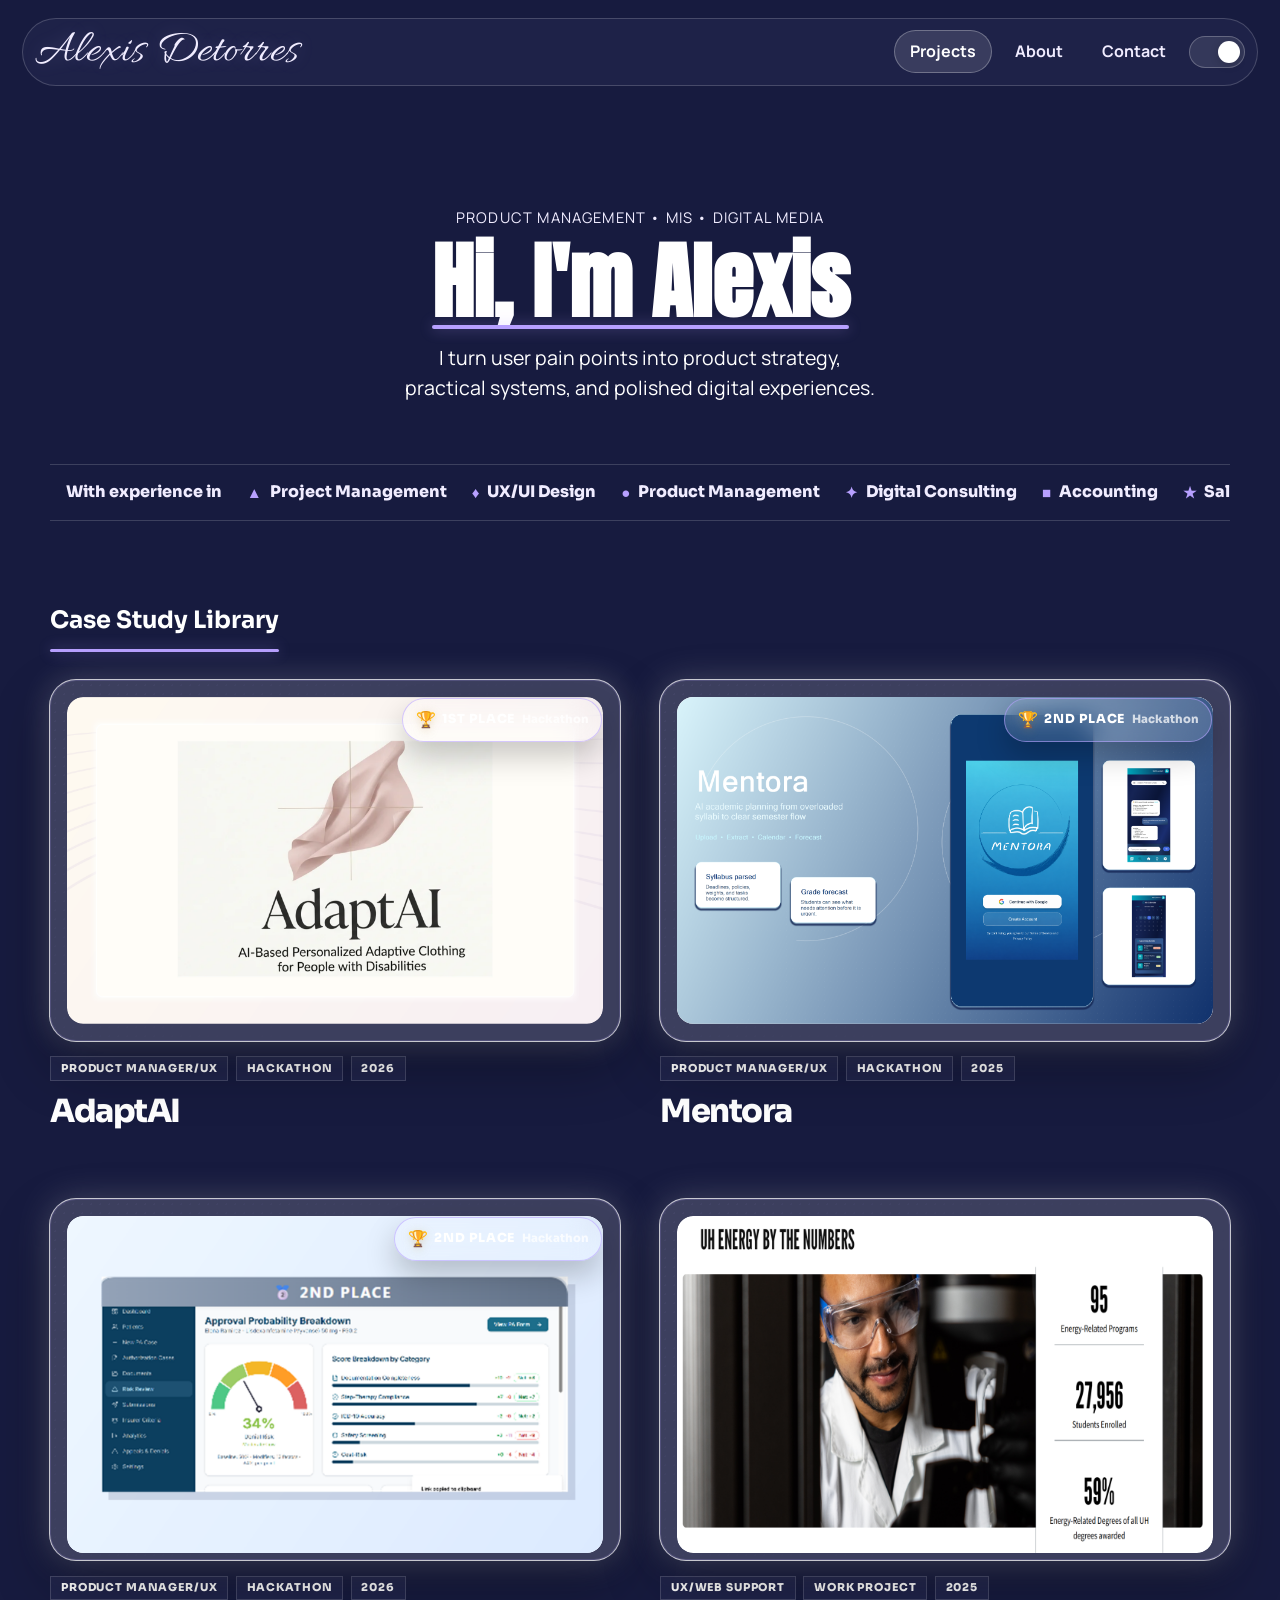
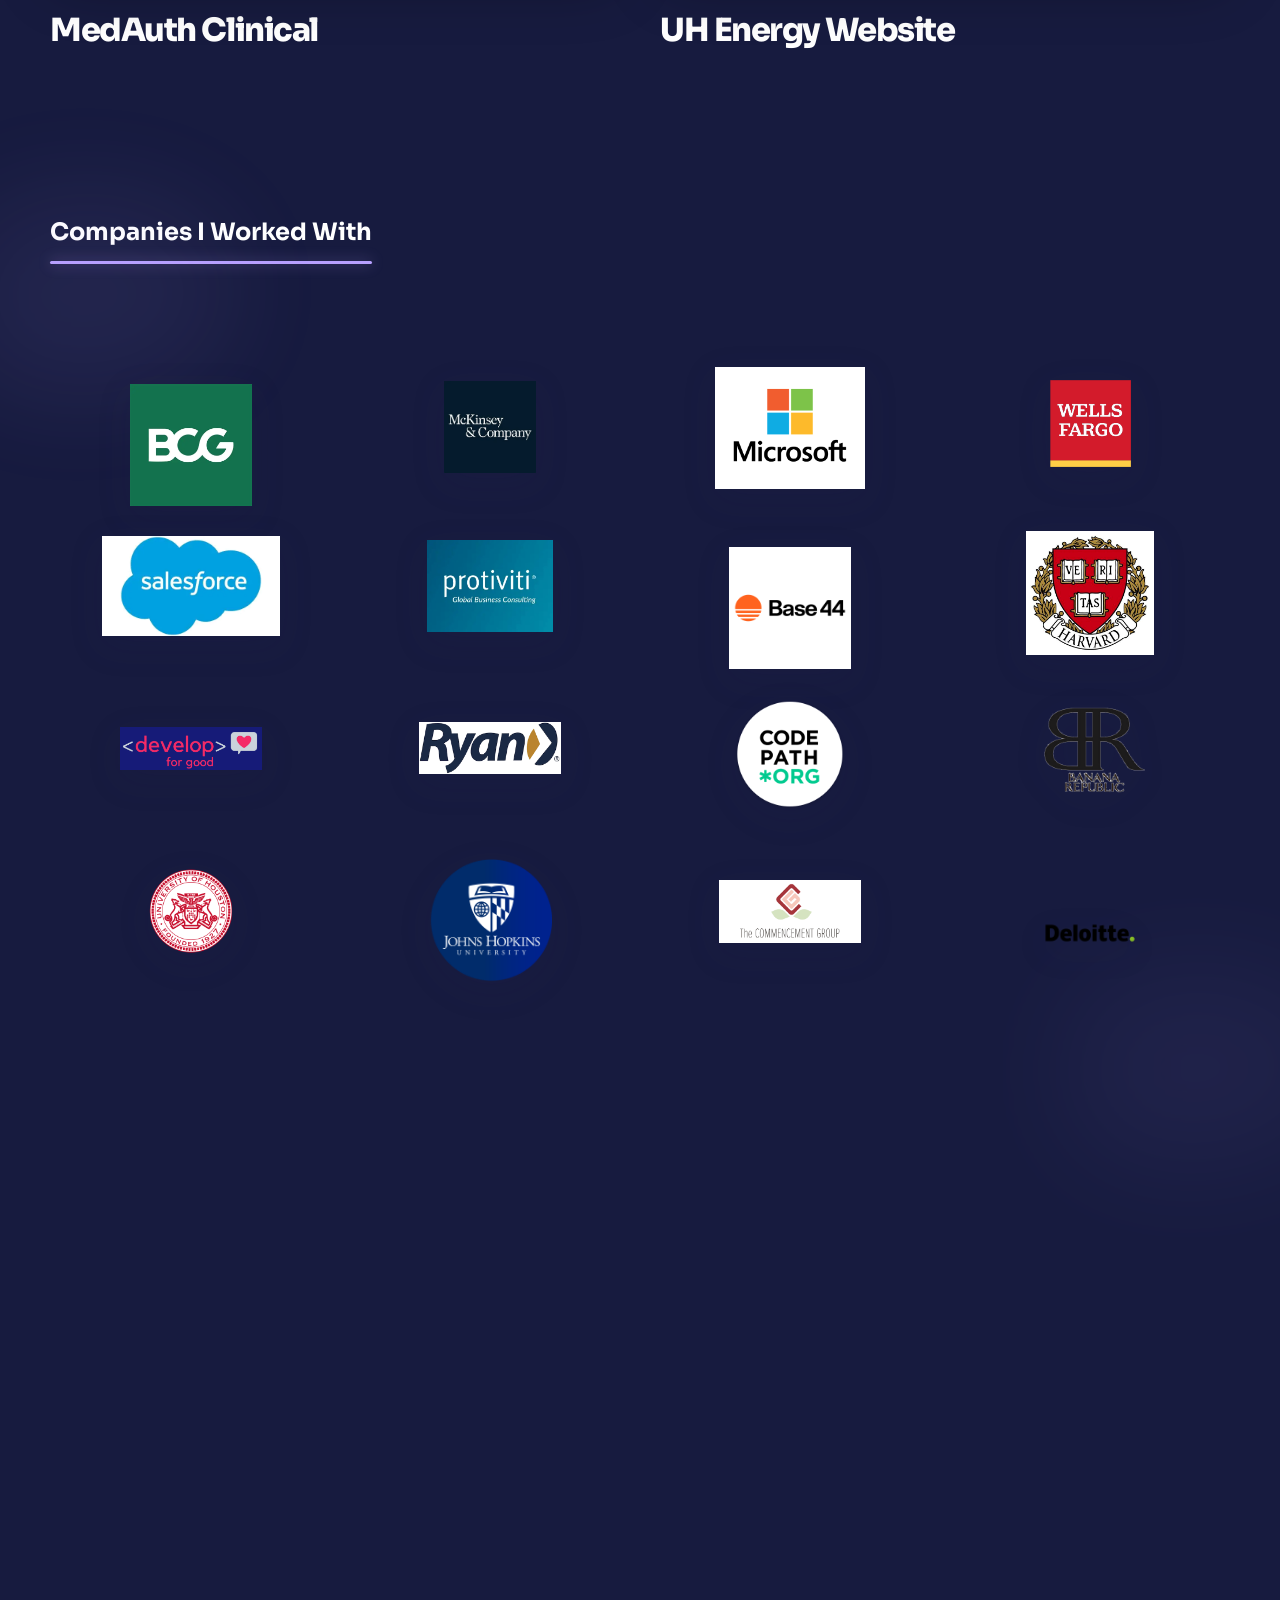
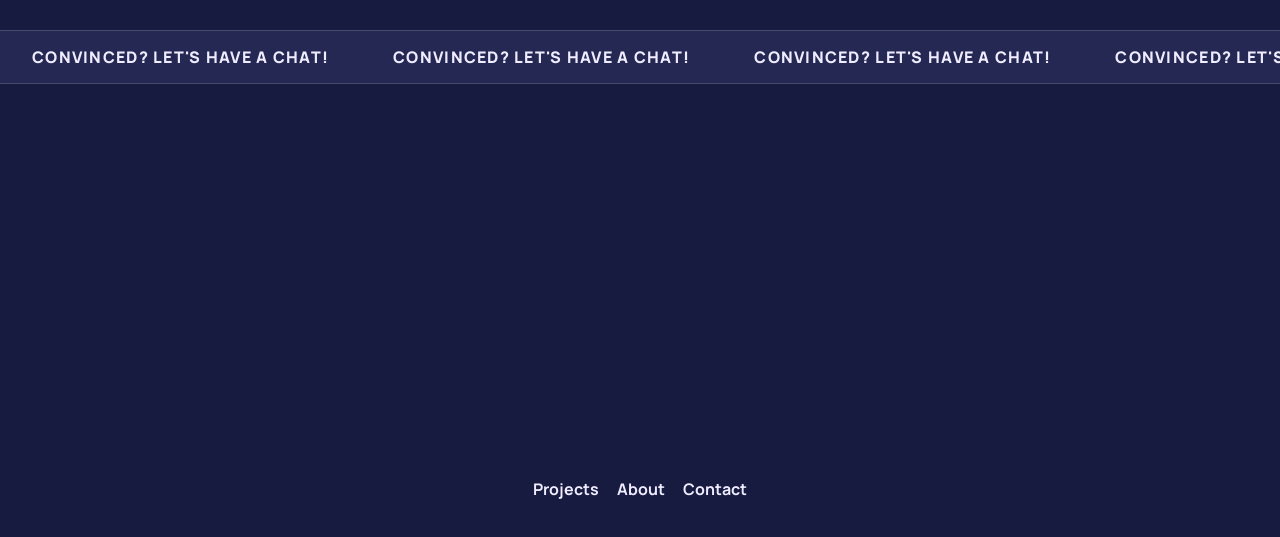
==== commit f2e9c2eb: "Refine AdaptAI and Mentora covers" ====
--- a/index.html
+++ b/index.html
@@ -7,7 +7,7 @@
   <link rel="preconnect" href="https://fonts.googleapis.com">
   <link rel="preconnect" href="https://fonts.gstatic.com" crossorigin>
   <link href="https://fonts.googleapis.com/css2?family=Allura&family=Anton&family=Sora:wght@400;600;700;800&family=Manrope:wght@400;500;700&display=swap" rel="stylesheet">
-  <link rel="stylesheet" href="styles.css?v=20260801-4k-cover-polish" />
+  <link rel="stylesheet" href="styles.css?v=20260801-adapt-mentora-cover-polish" />
 </head>
 <body class="projects-page dark-mode">
   <div id="loader" class="loader-screen" aria-live="polite">
@@ -73,7 +73,7 @@
         <article class="case-card project-showcase">
           <a class="project-tile-link" href="projects/campus-app.html" aria-label="Open AdaptAI case study">
             <div class="project-thumb divide-thumb">
-              <img src="assets/projects/adaptai/adaptai-home-cover.png?v=20260801-4k-cover-polish" alt="AdaptAI adaptive clothing case study preview" loading="lazy" />
+              <img src="assets/projects/adaptai/adaptai-home-cover.png?v=20260801-adapt-mentora-cover-polish" alt="AdaptAI adaptive clothing case study preview" loading="lazy" />
               <div class="project-award"><span class="trophy" aria-hidden="true">&#127942;</span><strong>1st Place</strong><span>Hackathon</span></div>
             </div>
           </a>
@@ -83,7 +83,7 @@
         <article class="case-card project-showcase">
           <a class="project-tile-link" href="projects/hackathon-toolkit.html" aria-label="Open Mentora case study">
             <div class="project-thumb mentora-thumb">
-              <img src="assets/projects/mentora/mentora-home-cover.png?v=20260801-4k-cover-polish" alt="Mentora case study preview" loading="lazy" />
+              <img src="assets/projects/mentora/mentora-home-cover.png?v=20260801-adapt-mentora-cover-polish" alt="Mentora case study preview" loading="lazy" />
               <div class="project-award"><span class="trophy" aria-hidden="true">&#127942;</span><strong>2nd Place</strong><span>Hackathon</span></div>
             </div>
           </a>
@@ -93,7 +93,7 @@
         <article class="case-card project-showcase">
           <a class="project-tile-link" href="projects/energy-dashboard.html" aria-label="Open MedAuth Clinical case study">
             <div class="project-thumb authform-thumb">
-              <img src="assets/projects/medauth/medauth-home-cover.png?v=20260801-4k-cover-polish" alt="MedAuth Clinical physician dashboard preview" loading="lazy" />
+              <img src="assets/projects/medauth/medauth-home-cover.png?v=20260801-adapt-mentora-cover-polish" alt="MedAuth Clinical physician dashboard preview" loading="lazy" />
               <div class="project-award"><span class="trophy" aria-hidden="true">&#127942;</span><strong>2nd Place</strong><span>Hackathon</span></div>
             </div>
           </a>
@@ -103,7 +103,7 @@
         <article class="case-card project-showcase">
           <a class="project-tile-link" href="projects/media-campaign.html" aria-label="Open UH Energy Website case study">
             <div class="project-thumb energy-thumb">
-              <img src="assets/projects/uh-energy/uh-energy-home-cover.png?v=20260801-4k-cover-polish" alt="UH Energy website metrics case study preview" loading="lazy" />
+              <img src="assets/projects/uh-energy/uh-energy-home-cover.png?v=20260801-adapt-mentora-cover-polish" alt="UH Energy website metrics case study preview" loading="lazy" />
             </div>
           </a>
           <div class="project-chip-row"><span>UX/Web Support</span><span>Work Project</span><span>2025</span></div>
@@ -207,6 +207,6 @@
     <a href="#contact-section">Contact</a>
   </footer>
 
-  <script src="script.js?v=20260801-4k-cover-polish"></script>
+  <script src="script.js?v=20260801-adapt-mentora-cover-polish"></script>
 </body>
 </html>
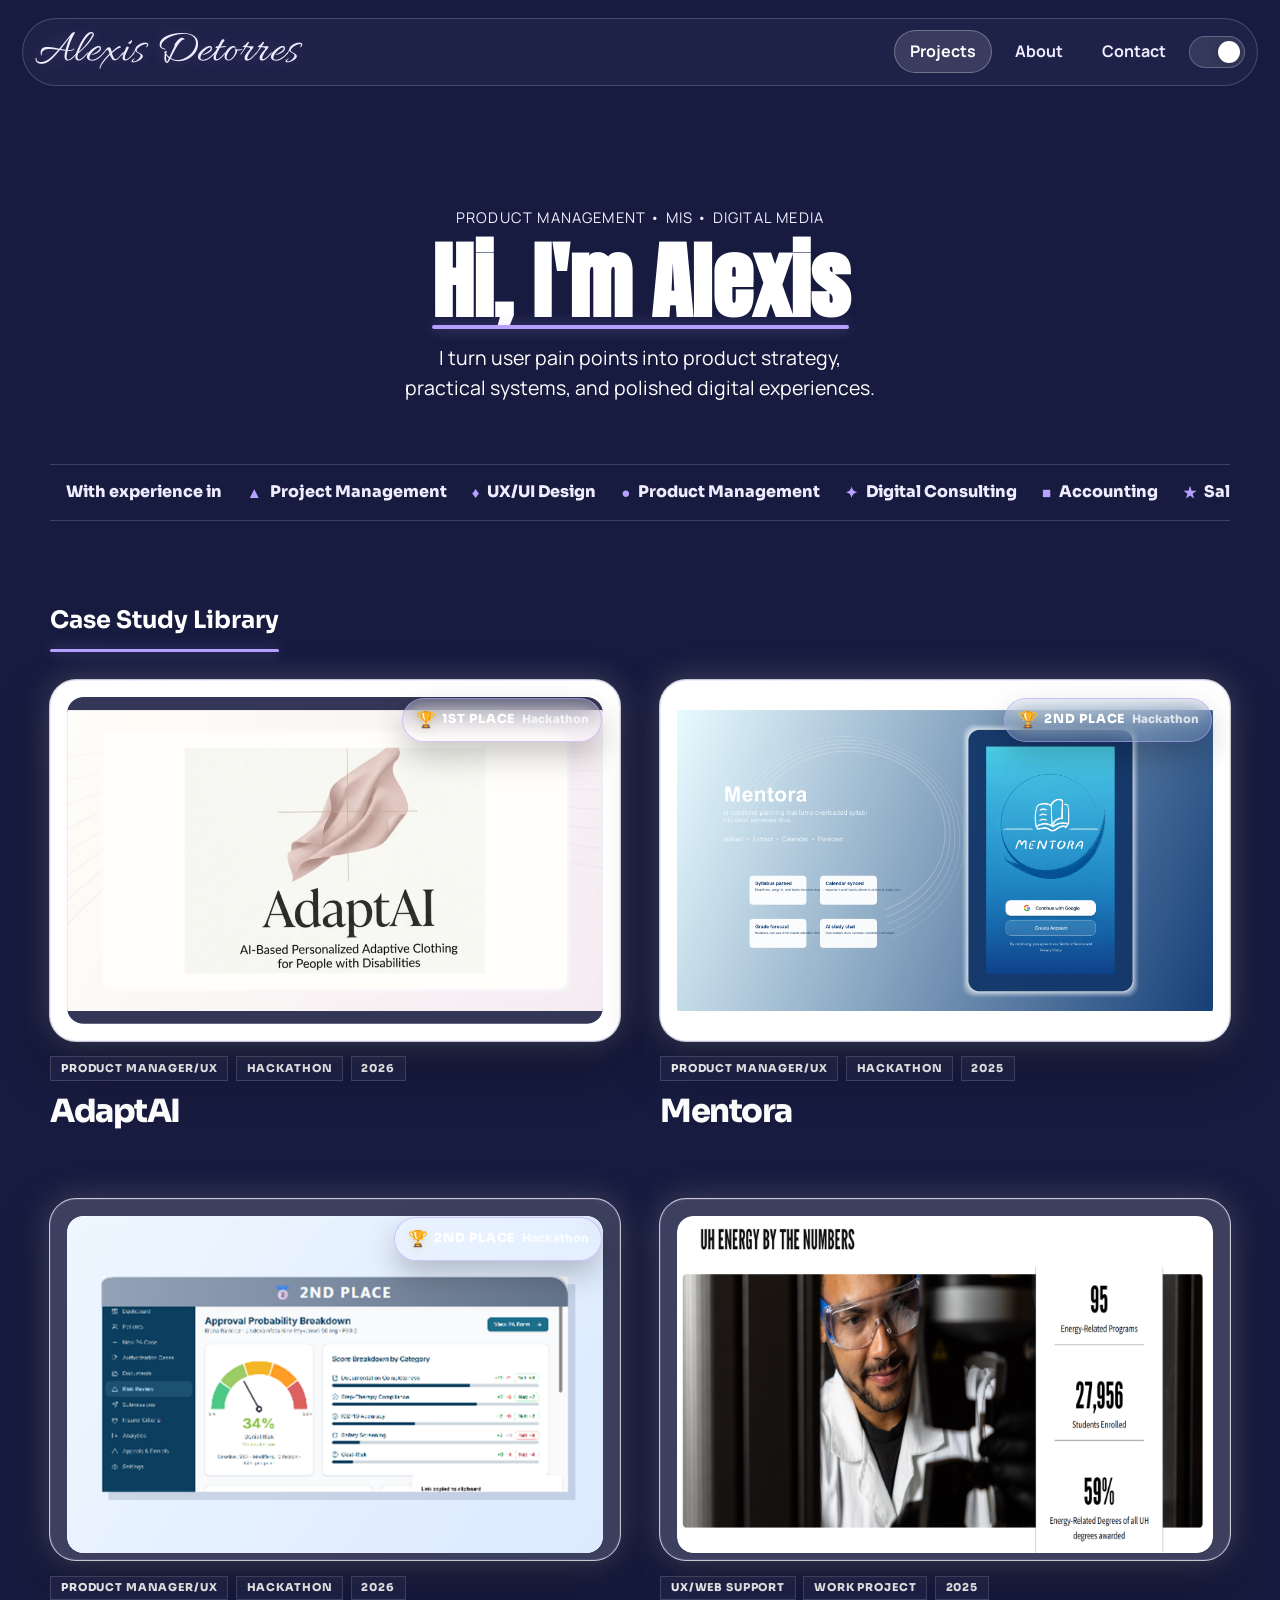
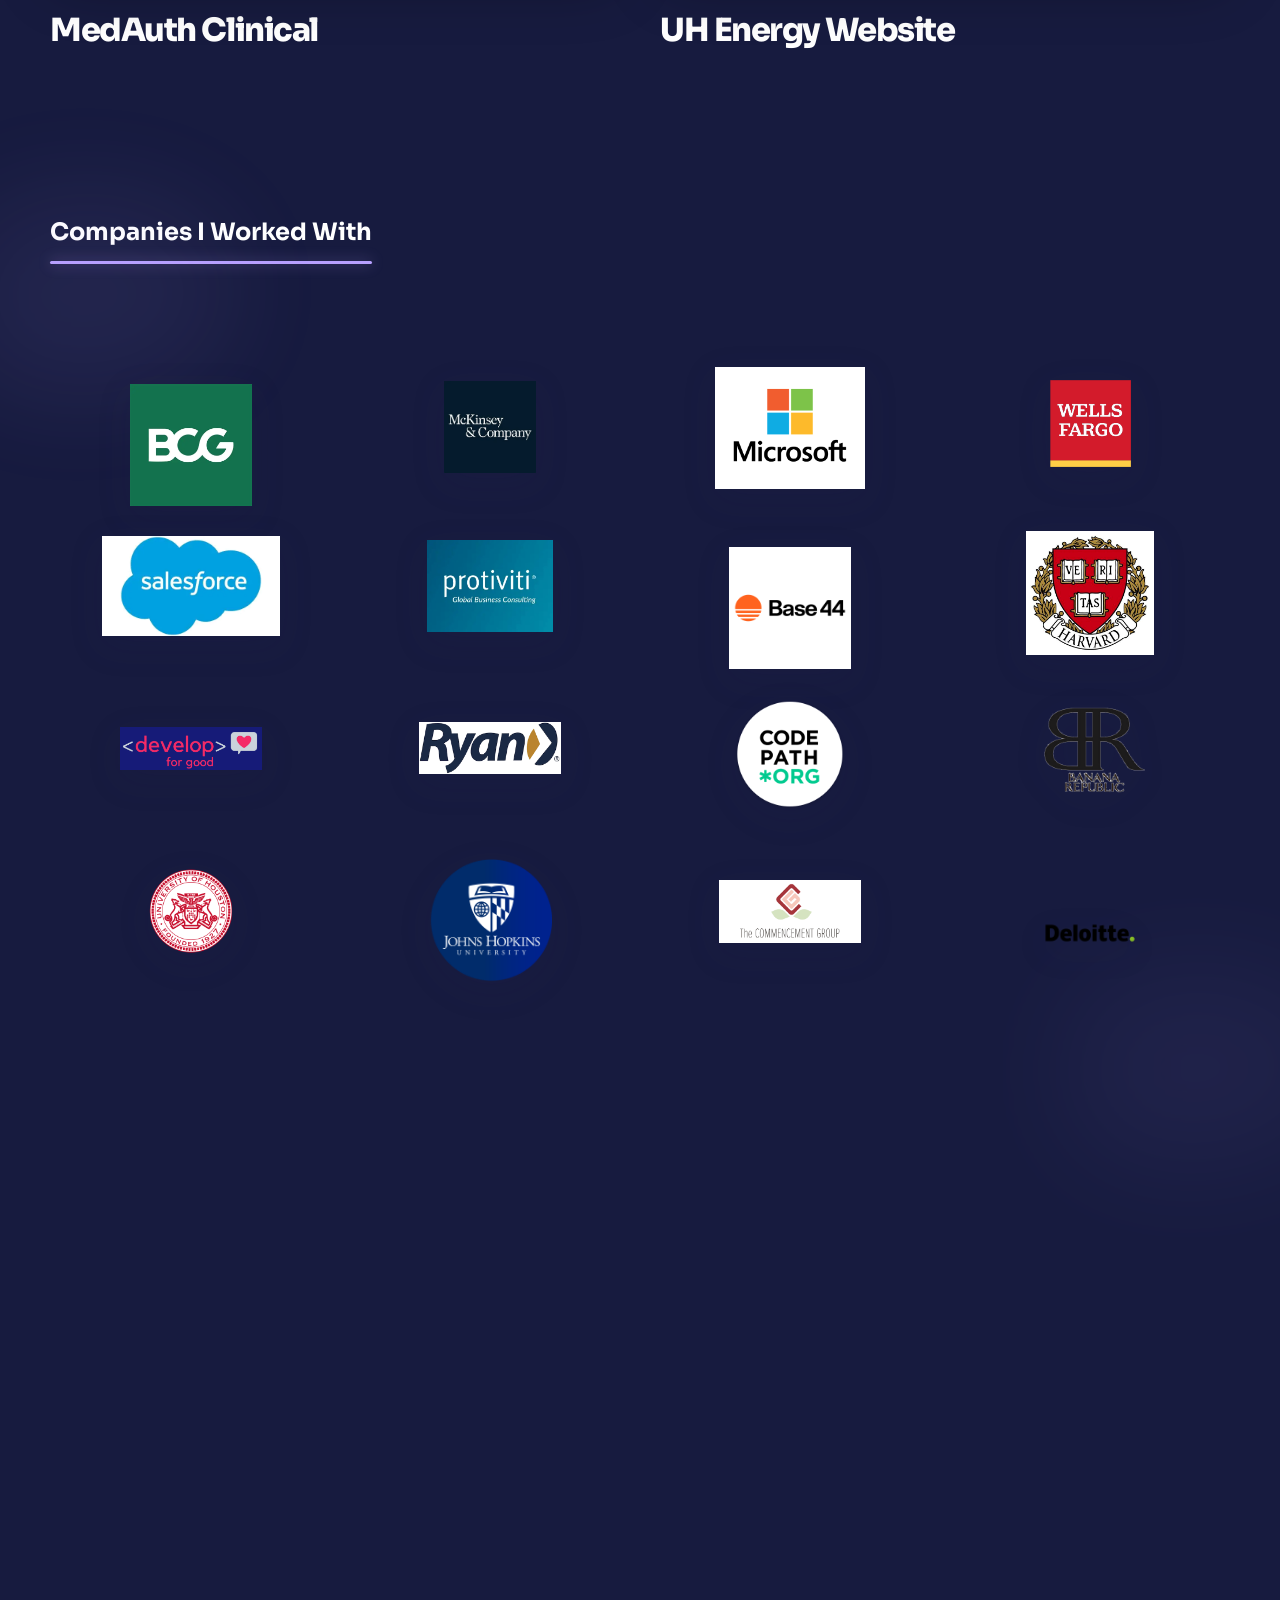
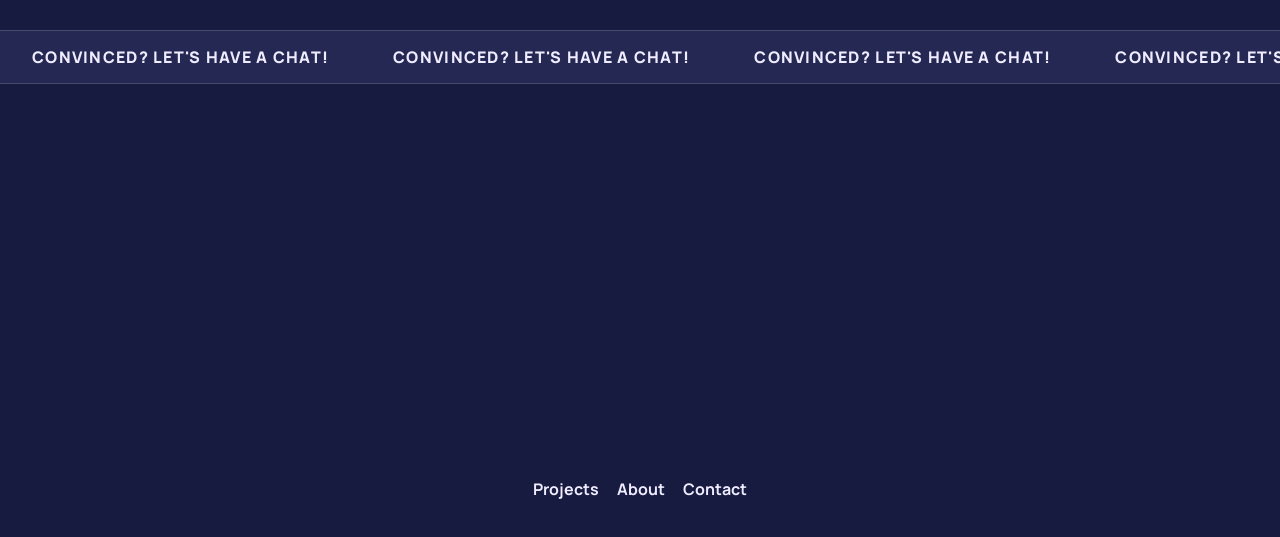
==== commit 974c1a33: "Center AdaptAI and fit Mentora covers" ====
--- a/index.html
+++ b/index.html
@@ -7,7 +7,7 @@
   <link rel="preconnect" href="https://fonts.googleapis.com">
   <link rel="preconnect" href="https://fonts.gstatic.com" crossorigin>
   <link href="https://fonts.googleapis.com/css2?family=Allura&family=Anton&family=Sora:wght@400;600;700;800&family=Manrope:wght@400;500;700&display=swap" rel="stylesheet">
-  <link rel="stylesheet" href="styles.css?v=20260801-adapt-mentora-cover-polish" />
+  <link rel="stylesheet" href="styles.css?v=20260801-cover-align-final" />
 </head>
 <body class="projects-page dark-mode">
   <div id="loader" class="loader-screen" aria-live="polite">
@@ -73,7 +73,7 @@
         <article class="case-card project-showcase">
           <a class="project-tile-link" href="projects/campus-app.html" aria-label="Open AdaptAI case study">
             <div class="project-thumb divide-thumb">
-              <img src="assets/projects/adaptai/adaptai-home-cover.png?v=20260801-adapt-mentora-cover-polish" alt="AdaptAI adaptive clothing case study preview" loading="lazy" />
+              <img src="assets/projects/adaptai/adaptai-home-cover.png?v=20260801-cover-align-final" alt="AdaptAI adaptive clothing case study preview" loading="lazy" />
               <div class="project-award"><span class="trophy" aria-hidden="true">&#127942;</span><strong>1st Place</strong><span>Hackathon</span></div>
             </div>
           </a>
@@ -83,7 +83,7 @@
         <article class="case-card project-showcase">
           <a class="project-tile-link" href="projects/hackathon-toolkit.html" aria-label="Open Mentora case study">
             <div class="project-thumb mentora-thumb">
-              <img src="assets/projects/mentora/mentora-home-cover.png?v=20260801-adapt-mentora-cover-polish" alt="Mentora case study preview" loading="lazy" />
+              <img src="assets/projects/mentora/mentora-home-cover.png?v=20260801-cover-align-final" alt="Mentora case study preview" loading="lazy" />
               <div class="project-award"><span class="trophy" aria-hidden="true">&#127942;</span><strong>2nd Place</strong><span>Hackathon</span></div>
             </div>
           </a>
@@ -93,7 +93,7 @@
         <article class="case-card project-showcase">
           <a class="project-tile-link" href="projects/energy-dashboard.html" aria-label="Open MedAuth Clinical case study">
             <div class="project-thumb authform-thumb">
-              <img src="assets/projects/medauth/medauth-home-cover.png?v=20260801-adapt-mentora-cover-polish" alt="MedAuth Clinical physician dashboard preview" loading="lazy" />
+              <img src="assets/projects/medauth/medauth-home-cover.png?v=20260801-cover-align-final" alt="MedAuth Clinical physician dashboard preview" loading="lazy" />
               <div class="project-award"><span class="trophy" aria-hidden="true">&#127942;</span><strong>2nd Place</strong><span>Hackathon</span></div>
             </div>
           </a>
@@ -103,7 +103,7 @@
         <article class="case-card project-showcase">
           <a class="project-tile-link" href="projects/media-campaign.html" aria-label="Open UH Energy Website case study">
             <div class="project-thumb energy-thumb">
-              <img src="assets/projects/uh-energy/uh-energy-home-cover.png?v=20260801-adapt-mentora-cover-polish" alt="UH Energy website metrics case study preview" loading="lazy" />
+              <img src="assets/projects/uh-energy/uh-energy-home-cover.png?v=20260801-cover-align-final" alt="UH Energy website metrics case study preview" loading="lazy" />
             </div>
           </a>
           <div class="project-chip-row"><span>UX/Web Support</span><span>Work Project</span><span>2025</span></div>
@@ -207,6 +207,6 @@
     <a href="#contact-section">Contact</a>
   </footer>
 
-  <script src="script.js?v=20260801-adapt-mentora-cover-polish"></script>
+  <script src="script.js?v=20260801-cover-align-final"></script>
 </body>
 </html>
--- a/styles.css
+++ b/styles.css
@@ -3031,3 +3031,23 @@
     object-position: center center !important;
   }
 }
+
+/* Final alignment fix for AdaptAI and Mentora cover cards. */
+.projects-page .divide-thumb,
+.projects-page .mentora-thumb {
+  background: #ffffff !important;
+}
+
+.projects-page .divide-thumb img,
+.projects-page .mentora-thumb img {
+  object-fit: contain !important;
+  object-position: center center !important;
+  padding: 0 !important;
+}
+
+main.case-study > section.case-cover.divide-cover.compact-case-cover .case-cover-art > img,
+main.case-study > section.case-cover.mentora-cover.compact-case-cover .case-cover-art > img {
+  object-fit: contain !important;
+  object-position: center center !important;
+  padding: 0 !important;
+}
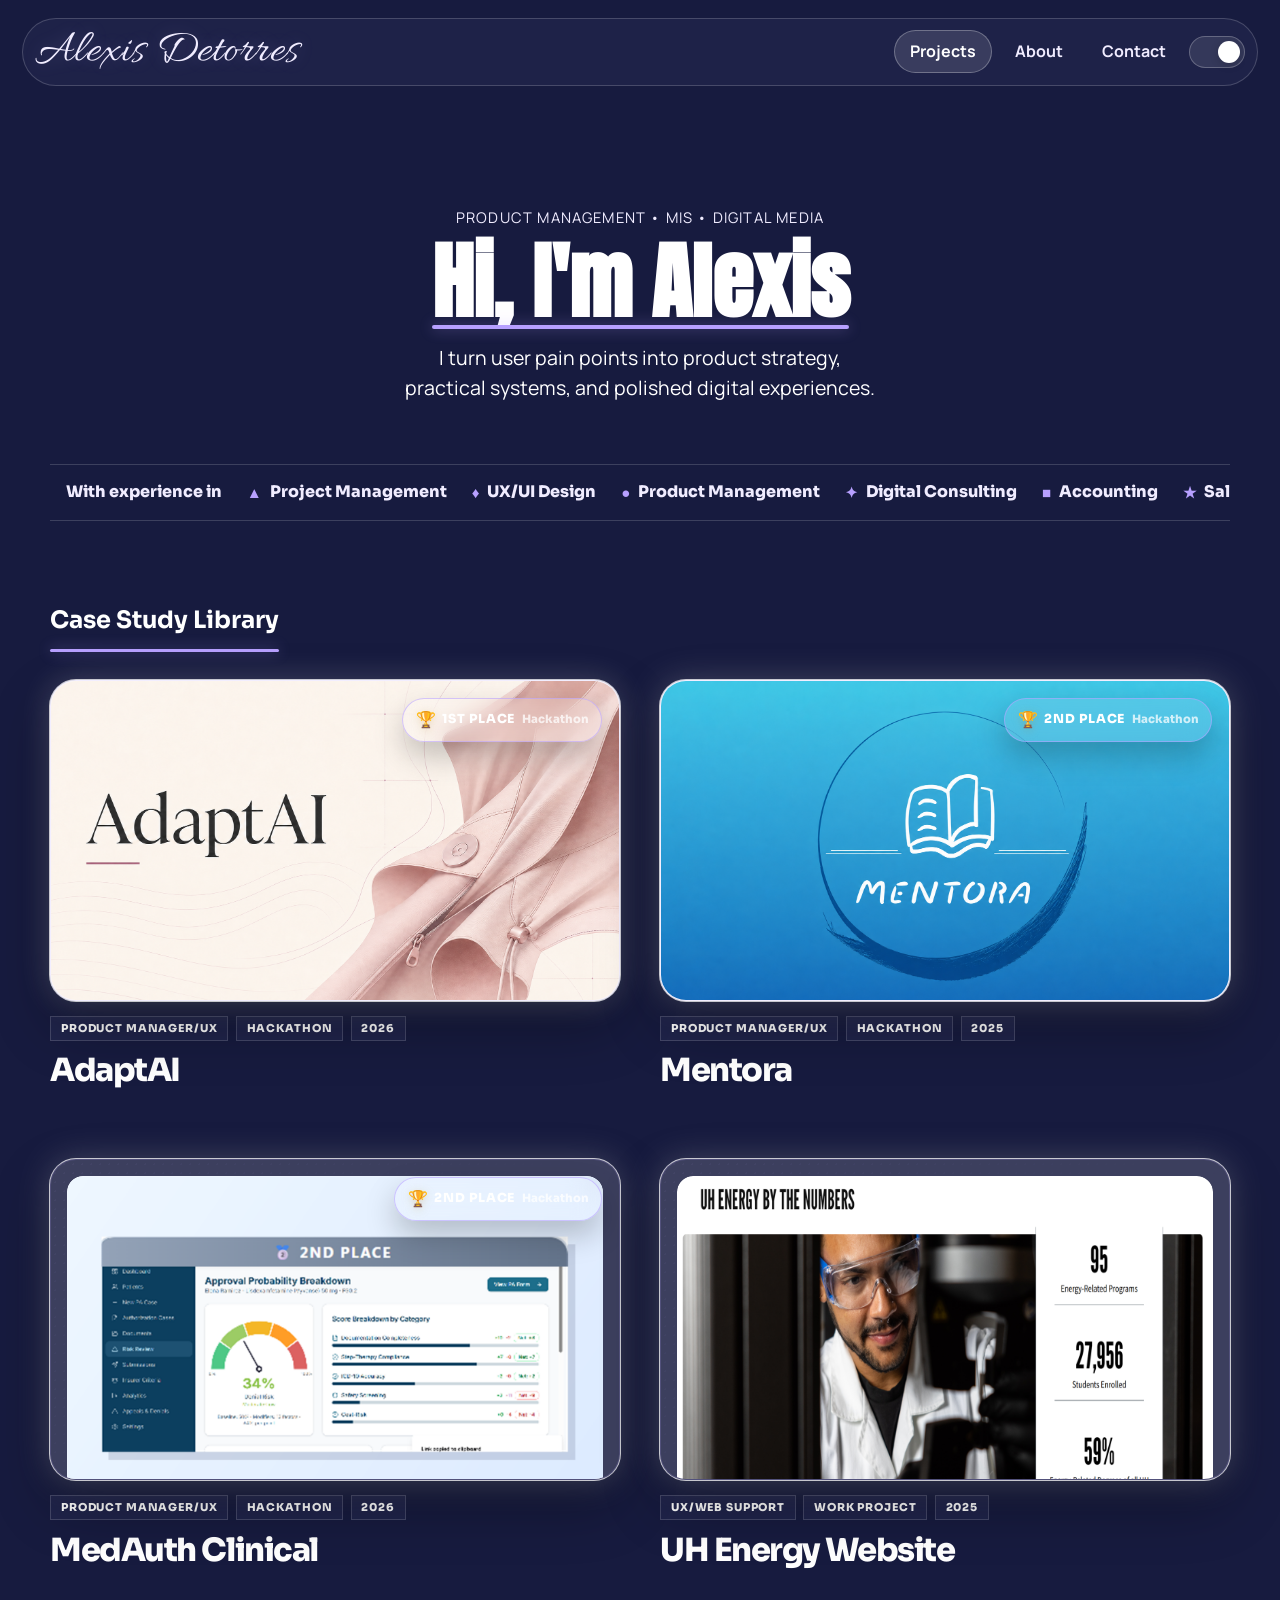
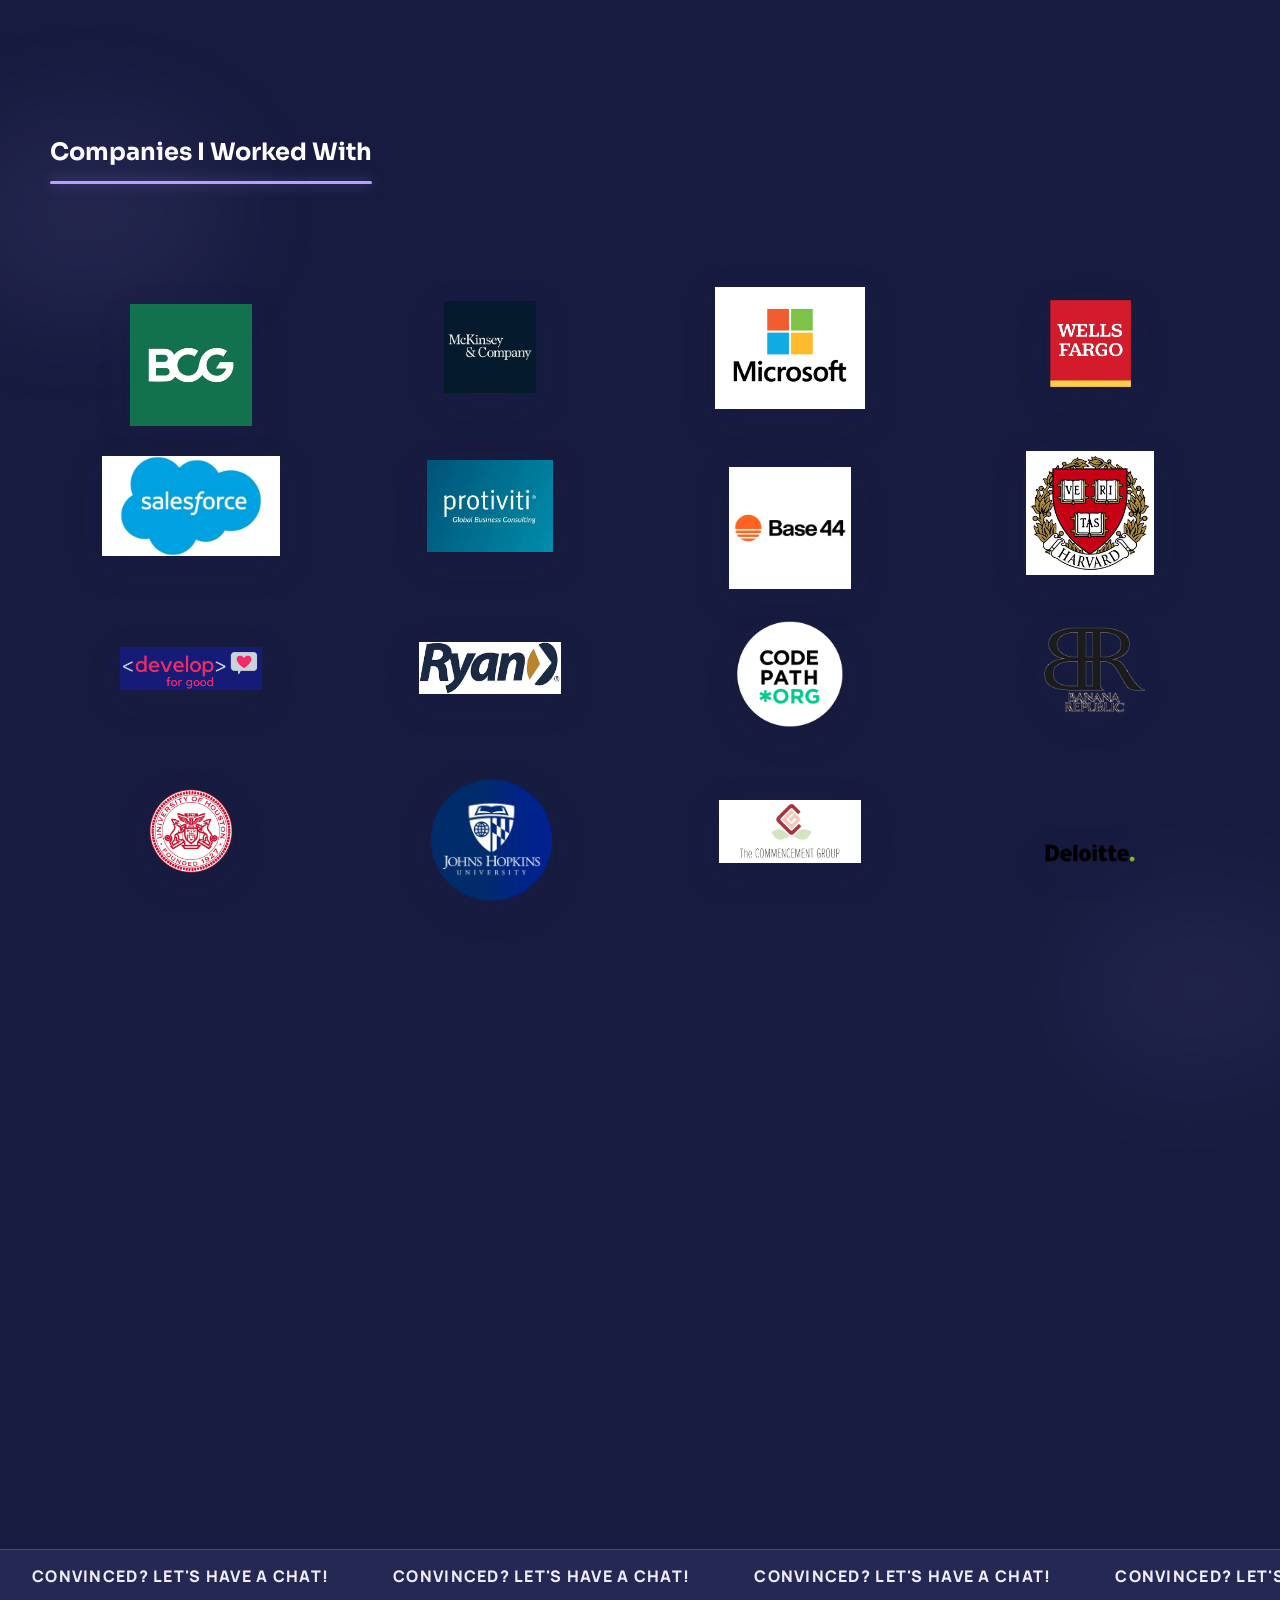
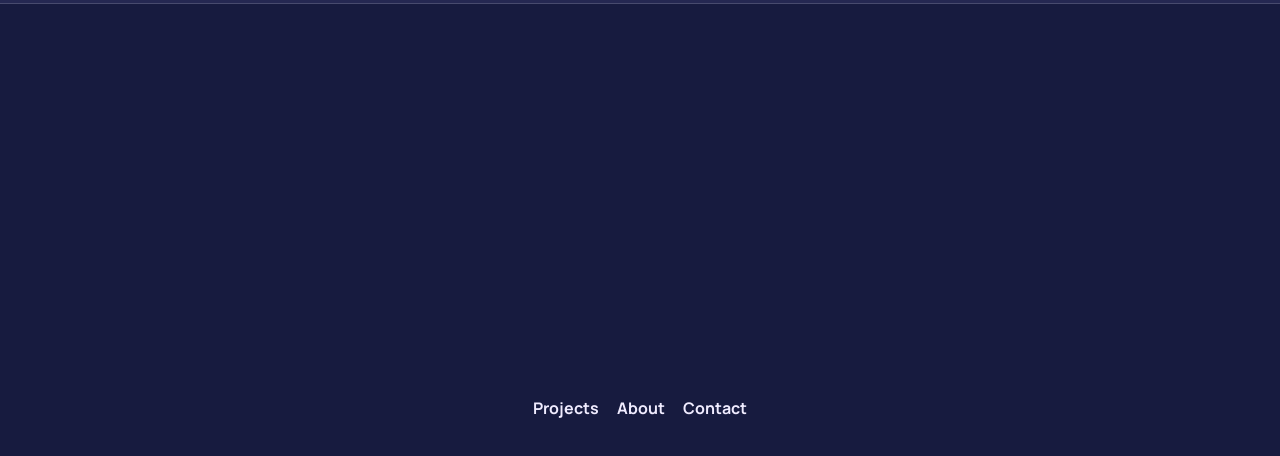
==== commit ef57de40: "Use native AdaptAI and Mentora cover artwork" ====
--- a/index.html
+++ b/index.html
@@ -7,7 +7,7 @@
   <link rel="preconnect" href="https://fonts.googleapis.com">
   <link rel="preconnect" href="https://fonts.gstatic.com" crossorigin>
   <link href="https://fonts.googleapis.com/css2?family=Allura&family=Anton&family=Sora:wght@400;600;700;800&family=Manrope:wght@400;500;700&display=swap" rel="stylesheet">
-  <link rel="stylesheet" href="styles.css?v=20260801-cover-align-final" />
+  <link rel="stylesheet" href="styles.css?v=20260801-native-cover-swap" />
 </head>
 <body class="projects-page dark-mode">
   <div id="loader" class="loader-screen" aria-live="polite">
@@ -73,7 +73,7 @@
         <article class="case-card project-showcase">
           <a class="project-tile-link" href="projects/campus-app.html" aria-label="Open AdaptAI case study">
             <div class="project-thumb divide-thumb">
-              <img src="assets/projects/adaptai/adaptai-home-cover.png?v=20260801-cover-align-final" alt="AdaptAI adaptive clothing case study preview" loading="lazy" />
+              <img src="assets/projects/adaptai/adaptai-home-cover.png?v=20260801-native-cover-swap" alt="AdaptAI adaptive clothing case study preview" loading="lazy" />
               <div class="project-award"><span class="trophy" aria-hidden="true">&#127942;</span><strong>1st Place</strong><span>Hackathon</span></div>
             </div>
           </a>
@@ -83,7 +83,7 @@
         <article class="case-card project-showcase">
           <a class="project-tile-link" href="projects/hackathon-toolkit.html" aria-label="Open Mentora case study">
             <div class="project-thumb mentora-thumb">
-              <img src="assets/projects/mentora/mentora-home-cover.png?v=20260801-cover-align-final" alt="Mentora case study preview" loading="lazy" />
+              <img src="assets/projects/mentora/mentora-home-cover.png?v=20260801-native-cover-swap" alt="Mentora case study preview" loading="lazy" />
               <div class="project-award"><span class="trophy" aria-hidden="true">&#127942;</span><strong>2nd Place</strong><span>Hackathon</span></div>
             </div>
           </a>
@@ -93,7 +93,7 @@
         <article class="case-card project-showcase">
           <a class="project-tile-link" href="projects/energy-dashboard.html" aria-label="Open MedAuth Clinical case study">
             <div class="project-thumb authform-thumb">
-              <img src="assets/projects/medauth/medauth-home-cover.png?v=20260801-cover-align-final" alt="MedAuth Clinical physician dashboard preview" loading="lazy" />
+              <img src="assets/projects/medauth/medauth-home-cover.png?v=20260801-native-cover-swap" alt="MedAuth Clinical physician dashboard preview" loading="lazy" />
               <div class="project-award"><span class="trophy" aria-hidden="true">&#127942;</span><strong>2nd Place</strong><span>Hackathon</span></div>
             </div>
           </a>
@@ -103,7 +103,7 @@
         <article class="case-card project-showcase">
           <a class="project-tile-link" href="projects/media-campaign.html" aria-label="Open UH Energy Website case study">
             <div class="project-thumb energy-thumb">
-              <img src="assets/projects/uh-energy/uh-energy-home-cover.png?v=20260801-cover-align-final" alt="UH Energy website metrics case study preview" loading="lazy" />
+              <img src="assets/projects/uh-energy/uh-energy-home-cover.png?v=20260801-native-cover-swap" alt="UH Energy website metrics case study preview" loading="lazy" />
             </div>
           </a>
           <div class="project-chip-row"><span>UX/Web Support</span><span>Work Project</span><span>2025</span></div>
@@ -207,6 +207,6 @@
     <a href="#contact-section">Contact</a>
   </footer>
 
-  <script src="script.js?v=20260801-cover-align-final"></script>
+  <script src="script.js?v=20260801-native-cover-swap"></script>
 </body>
 </html>
--- a/styles.css
+++ b/styles.css
@@ -3051,3 +3051,27 @@
   object-position: center center !important;
   padding: 0 !important;
 }
+
+/* Use full-bleed source covers for AdaptAI and Mentora now that both assets are native 16:9. */
+.projects-page .divide-thumb,
+.projects-page .mentora-thumb {
+  padding: 0 !important;
+  background: #ffffff !important;
+}
+
+.projects-page .divide-thumb img,
+.projects-page .mentora-thumb img,
+main.case-study > section.case-cover.divide-cover.compact-case-cover .case-cover-art > img,
+main.case-study > section.case-cover.mentora-cover.compact-case-cover .case-cover-art > img {
+  width: 100% !important;
+  height: 100% !important;
+  object-fit: cover !important;
+  object-position: center center !important;
+  padding: 0 !important;
+  transform: none !important;
+}
+
+/* Match homepage project cards to the native 16:9 cover artwork. */
+.projects-page .project-thumb {
+  aspect-ratio: 16 / 9 !important;
+}
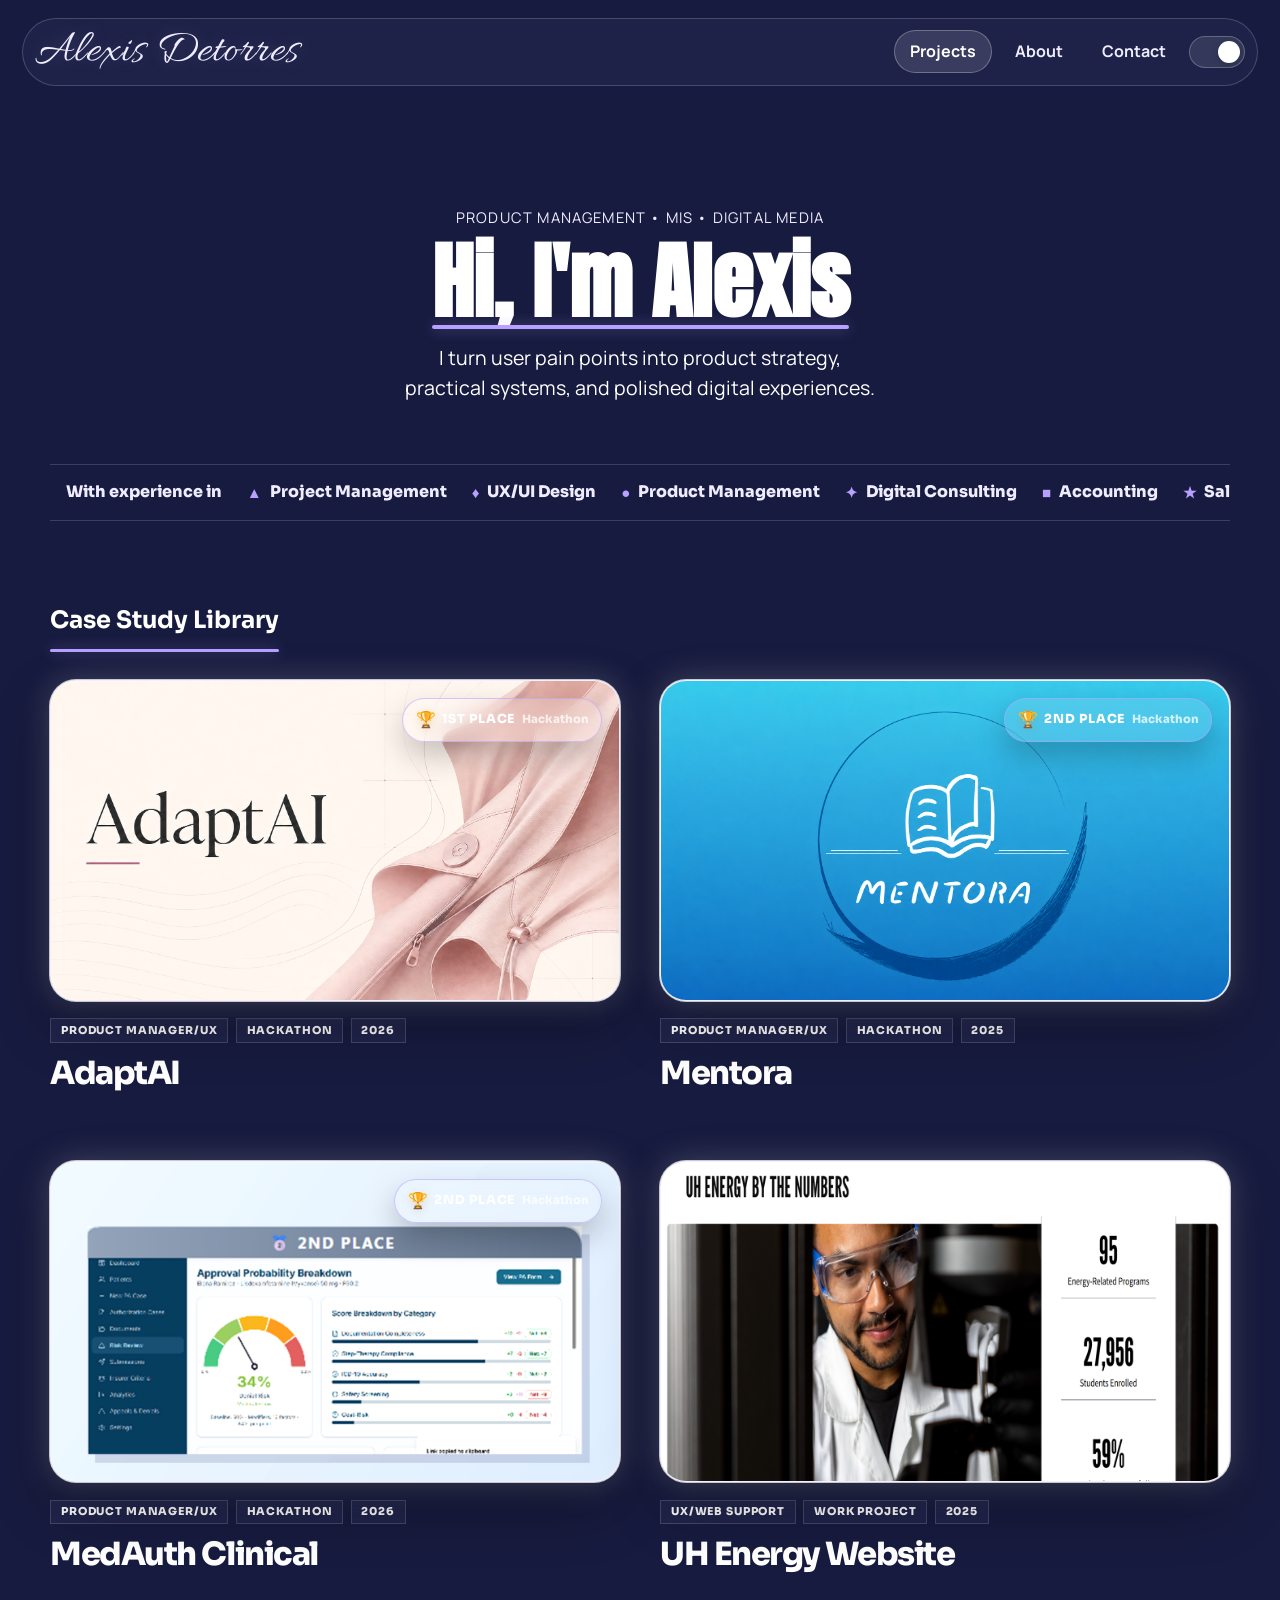
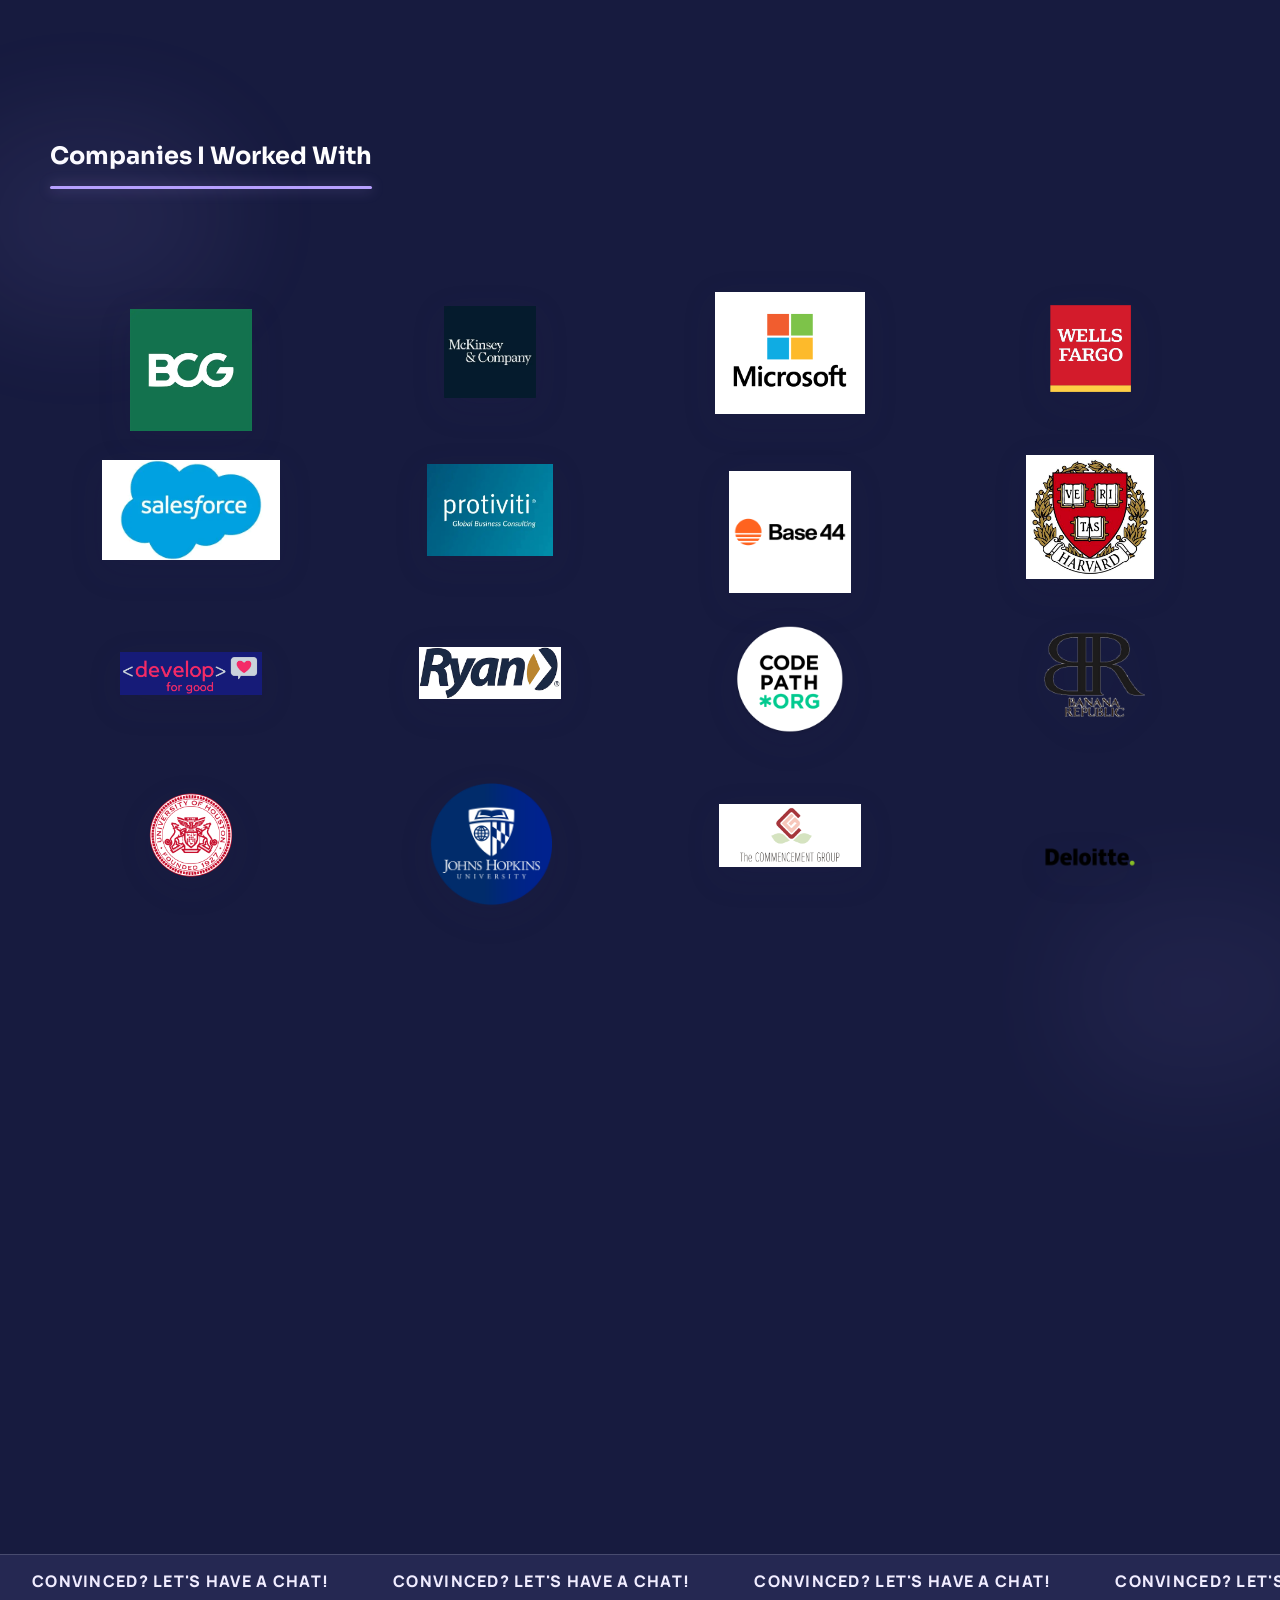
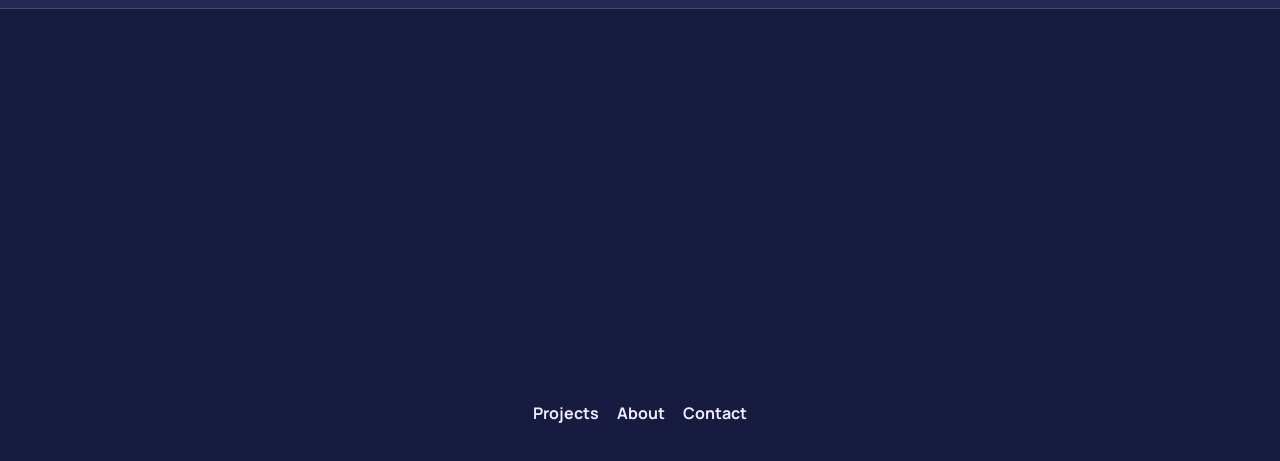
==== commit 009f6b63: "Polish case study library and case layouts" ====
--- a/index.html
+++ b/index.html
@@ -7,7 +7,7 @@
   <link rel="preconnect" href="https://fonts.googleapis.com">
   <link rel="preconnect" href="https://fonts.gstatic.com" crossorigin>
   <link href="https://fonts.googleapis.com/css2?family=Allura&family=Anton&family=Sora:wght@400;600;700;800&family=Manrope:wght@400;500;700&display=swap" rel="stylesheet">
-  <link rel="stylesheet" href="styles.css?v=20260801-native-cover-swap" />
+  <link rel="stylesheet" href="styles.css?v=20260802-library-case-polish" />
 </head>
 <body class="projects-page dark-mode">
   <div id="loader" class="loader-screen" aria-live="polite">
@@ -73,7 +73,7 @@
         <article class="case-card project-showcase">
           <a class="project-tile-link" href="projects/campus-app.html" aria-label="Open AdaptAI case study">
             <div class="project-thumb divide-thumb">
-              <img src="assets/projects/adaptai/adaptai-home-cover.png?v=20260801-native-cover-swap" alt="AdaptAI adaptive clothing case study preview" loading="lazy" />
+              <img src="assets/projects/adaptai/adaptai-home-page-cover.png?v=20260802-library-case-polish" alt="AdaptAI adaptive clothing case study preview" loading="lazy" />
               <div class="project-award"><span class="trophy" aria-hidden="true">&#127942;</span><strong>1st Place</strong><span>Hackathon</span></div>
             </div>
           </a>
@@ -83,7 +83,7 @@
         <article class="case-card project-showcase">
           <a class="project-tile-link" href="projects/hackathon-toolkit.html" aria-label="Open Mentora case study">
             <div class="project-thumb mentora-thumb">
-              <img src="assets/projects/mentora/mentora-home-cover.png?v=20260801-native-cover-swap" alt="Mentora case study preview" loading="lazy" />
+              <img src="assets/projects/mentora/mentora-home-page-cover.png?v=20260802-library-case-polish" alt="Mentora case study preview" loading="lazy" />
               <div class="project-award"><span class="trophy" aria-hidden="true">&#127942;</span><strong>2nd Place</strong><span>Hackathon</span></div>
             </div>
           </a>
@@ -93,7 +93,7 @@
         <article class="case-card project-showcase">
           <a class="project-tile-link" href="projects/energy-dashboard.html" aria-label="Open MedAuth Clinical case study">
             <div class="project-thumb authform-thumb">
-              <img src="assets/projects/medauth/medauth-home-cover.png?v=20260801-native-cover-swap" alt="MedAuth Clinical physician dashboard preview" loading="lazy" />
+              <img src="assets/projects/medauth/medauth-home-cover.png?v=20260802-library-case-polish" alt="MedAuth Clinical physician dashboard preview" loading="lazy" />
               <div class="project-award"><span class="trophy" aria-hidden="true">&#127942;</span><strong>2nd Place</strong><span>Hackathon</span></div>
             </div>
           </a>
@@ -103,7 +103,7 @@
         <article class="case-card project-showcase">
           <a class="project-tile-link" href="projects/media-campaign.html" aria-label="Open UH Energy Website case study">
             <div class="project-thumb energy-thumb">
-              <img src="assets/projects/uh-energy/uh-energy-home-cover.png?v=20260801-native-cover-swap" alt="UH Energy website metrics case study preview" loading="lazy" />
+              <img src="assets/projects/uh-energy/uh-energy-home-cover.png?v=20260802-library-case-polish" alt="UH Energy website metrics case study preview" loading="lazy" />
             </div>
           </a>
           <div class="project-chip-row"><span>UX/Web Support</span><span>Work Project</span><span>2025</span></div>
@@ -207,6 +207,6 @@
     <a href="#contact-section">Contact</a>
   </footer>
 
-  <script src="script.js?v=20260801-native-cover-swap"></script>
+  <script src="script.js?v=20260802-library-case-polish"></script>
 </body>
 </html>
--- a/styles.css
+++ b/styles.css
@@ -3075,3 +3075,256 @@
 .projects-page .project-thumb {
   aspect-ratio: 16 / 9 !important;
 }
+
+/* 2026-08-02 final case-library and case-study polish.
+   This sits last on purpose: older experimental cover rules above were fighting each other. */
+.projects-page .editorial-grid {
+  align-items: start !important;
+}
+
+.projects-page .case-card {
+  display: grid !important;
+  gap: 14px !important;
+}
+
+.projects-page .project-thumb {
+  position: relative !important;
+  width: 100% !important;
+  aspect-ratio: 16 / 9 !important;
+  min-height: 0 !important;
+  padding: 0 !important;
+  border-radius: 26px !important;
+  overflow: hidden !important;
+  background: #fff !important;
+  border: 1px solid color-mix(in srgb, var(--accent-line) 16%, transparent) !important;
+  box-shadow:
+    0 0 0 1px rgba(255, 255, 255, .9),
+    0 0 28px rgba(255, 255, 255, .52),
+    0 18px 42px rgba(30, 34, 72, .14) !important;
+}
+
+.projects-page .project-thumb img {
+  display: block !important;
+  width: 100% !important;
+  height: 100% !important;
+  max-width: none !important;
+  max-height: none !important;
+  padding: 0 !important;
+  margin: 0 !important;
+  object-fit: cover !important;
+  object-position: center center !important;
+  transform: none !important;
+  filter: saturate(1.05) contrast(1.03) !important;
+}
+
+.projects-page .divide-thumb img,
+.projects-page .mentora-thumb img,
+.projects-page .authform-thumb img,
+.projects-page .energy-thumb img {
+  object-fit: cover !important;
+  object-position: center center !important;
+}
+
+.projects-page .project-chip-row {
+  margin-top: 4px !important;
+}
+
+.projects-page .case-card h3 {
+  margin-top: 0 !important;
+}
+
+.case-study.brandon-case {
+  background:
+    linear-gradient(180deg, color-mix(in srgb, var(--accent-line) 8%, transparent) 0, transparent 180px),
+    var(--bg-main) !important;
+}
+
+main.case-study > section.case-cover,
+main.case-study > section.case-cover.compact-case-cover,
+main.case-study > section.case-cover.energy-cover,
+main.case-study > section.case-cover.authform-cover {
+  max-width: min(1180px, calc(100% - 40px)) !important;
+  min-height: auto !important;
+  height: auto !important;
+  margin: 30px auto 42px !important;
+  padding: 0 !important;
+  border: none !important;
+  background: transparent !important;
+  box-shadow: none !important;
+}
+
+main.case-study > section.case-cover .case-cover-art,
+main.case-study > section.case-cover.compact-case-cover .case-cover-art,
+main.case-study > section.case-cover.energy-cover .case-cover-art,
+main.case-study > section.case-cover.authform-cover .case-cover-art {
+  width: 100% !important;
+  height: auto !important;
+  aspect-ratio: 16 / 9 !important;
+  border-radius: 30px !important;
+  overflow: hidden !important;
+  background: #fff !important;
+  border: 1px solid rgba(255, 255, 255, .72) !important;
+  box-shadow:
+    0 0 0 1px rgba(255, 255, 255, .9),
+    0 0 34px rgba(255, 255, 255, .72),
+    0 24px 64px rgba(30, 34, 72, .18) !important;
+}
+
+main.case-study > section.case-cover .case-cover-art > img,
+main.case-study > section.case-cover.compact-case-cover .case-cover-art > img,
+main.case-study > section.case-cover.energy-cover .case-cover-art > img,
+main.case-study > section.case-cover.authform-cover .case-cover-art > img {
+  display: block !important;
+  width: 100% !important;
+  height: 100% !important;
+  max-width: none !important;
+  max-height: none !important;
+  object-fit: cover !important;
+  object-position: center center !important;
+  padding: 0 !important;
+  margin: 0 !important;
+  transform: none !important;
+  filter: saturate(1.04) contrast(1.02) !important;
+}
+
+.case-intro-block,
+.case-story-block,
+.case-research-block,
+.case-question-callout {
+  max-width: 960px !important;
+  margin-left: auto !important;
+  margin-right: auto !important;
+}
+
+.case-intro-block {
+  padding-top: 10px !important;
+}
+
+.case-intro-block h1 {
+  letter-spacing: -.04em !important;
+}
+
+.case-story-block,
+.case-research-block {
+  padding-block: 34px !important;
+}
+
+.case-story-block h2,
+.case-research-block h2 {
+  max-width: 820px !important;
+  line-height: 1.13 !important;
+}
+
+.case-story-block > p:not(.case-story-label),
+.case-research-block > p:not(.artifact-label) {
+  max-width: 820px !important;
+  font-size: clamp(1rem, .95rem + .22vw, 1.14rem) !important;
+  line-height: 1.72 !important;
+}
+
+.case-summary-grid {
+  margin-top: 24px !important;
+}
+
+.case-big-visual,
+.case-image-grid figure,
+.case-evidence-pair figure {
+  border-radius: 22px !important;
+  overflow: hidden !important;
+  background: color-mix(in srgb, var(--bg-main) 94%, #ffffff 6%) !important;
+  border: 1px solid color-mix(in srgb, var(--accent-line) 12%, transparent) !important;
+  box-shadow: 0 16px 42px rgba(30, 34, 72, .10) !important;
+}
+
+.case-big-visual {
+  margin: 28px 0 10px !important;
+}
+
+.case-big-visual img,
+.case-image-grid img,
+.case-evidence-pair img {
+  width: 100% !important;
+  height: auto !important;
+  display: block !important;
+  object-fit: contain !important;
+  object-position: center center !important;
+}
+
+.case-big-visual figcaption,
+.case-image-grid figcaption,
+.case-evidence-pair figcaption {
+  padding: 12px 16px 16px !important;
+  color: var(--text-muted) !important;
+  font-size: .9rem !important;
+  line-height: 1.45 !important;
+}
+
+.case-evidence-pair {
+  display: grid !important;
+  grid-template-columns: minmax(260px, .9fr) minmax(260px, 1fr) !important;
+  gap: 28px !important;
+  align-items: center !important;
+  margin: 34px 0 !important;
+}
+
+.case-evidence-pair.reverse figure {
+  order: 2;
+}
+
+.case-evidence-pair.reverse > div {
+  order: 1;
+}
+
+.case-evidence-pair > div h3 {
+  margin-top: 0 !important;
+}
+
+.case-image-grid.compact-supporting-artifacts {
+  display: grid !important;
+  grid-template-columns: repeat(2, minmax(0, 1fr)) !important;
+  gap: 22px !important;
+  margin-top: 28px !important;
+}
+
+.readable-artifact img {
+  image-rendering: auto !important;
+}
+
+@media (max-width: 860px) {
+  .case-evidence-pair,
+  .case-evidence-pair.reverse {
+    grid-template-columns: 1fr !important;
+  }
+
+  .case-evidence-pair.reverse figure,
+  .case-evidence-pair.reverse > div {
+    order: initial;
+  }
+
+  .case-image-grid.compact-supporting-artifacts {
+    grid-template-columns: 1fr !important;
+  }
+}
+
+@media (max-width: 640px) {
+  main.case-study > section.case-cover,
+  main.case-study > section.case-cover.compact-case-cover,
+  main.case-study > section.case-cover.energy-cover,
+  main.case-study > section.case-cover.authform-cover {
+    max-width: calc(100% - 24px) !important;
+    margin-top: 18px !important;
+    margin-bottom: 28px !important;
+  }
+
+  main.case-study > section.case-cover .case-cover-art,
+  main.case-study > section.case-cover.compact-case-cover .case-cover-art,
+  main.case-study > section.case-cover.energy-cover .case-cover-art,
+  main.case-study > section.case-cover.authform-cover .case-cover-art {
+    border-radius: 22px !important;
+  }
+
+  .case-story-block,
+  .case-research-block {
+    padding-block: 24px !important;
+  }
+}
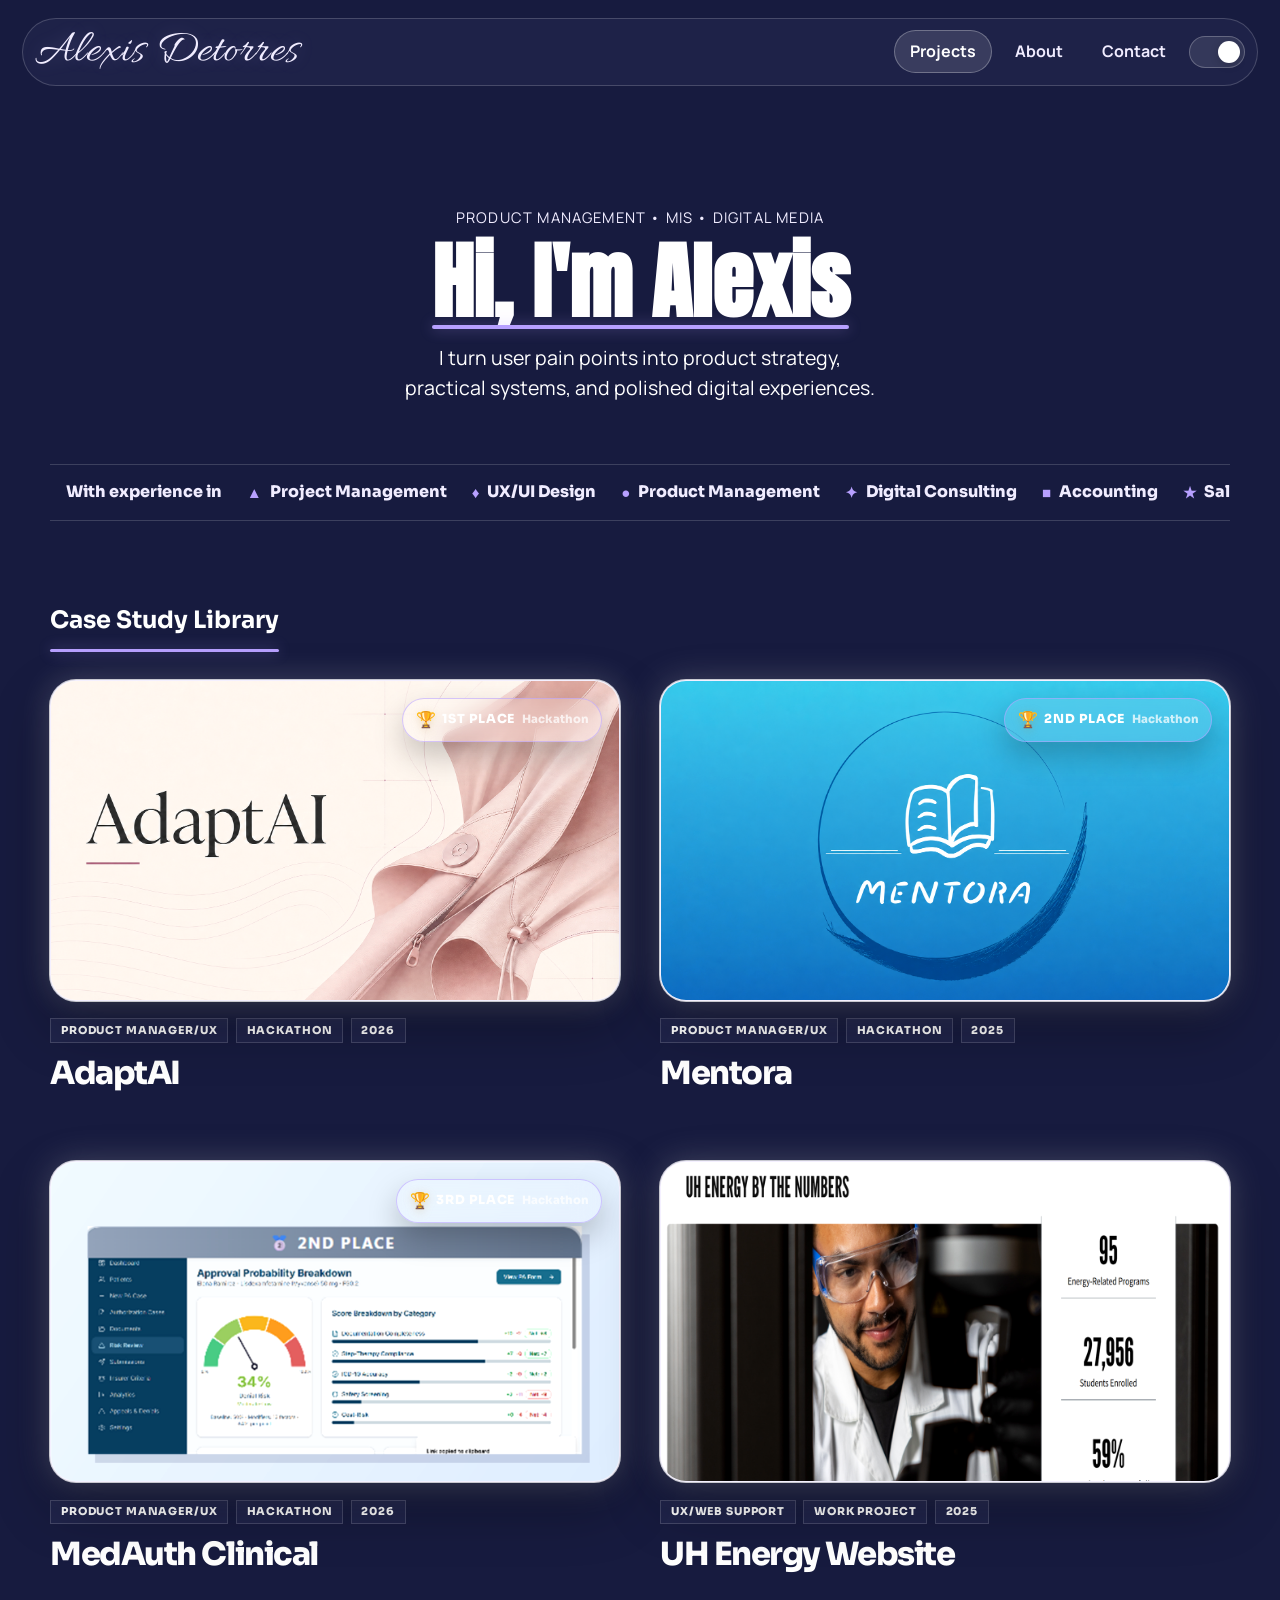
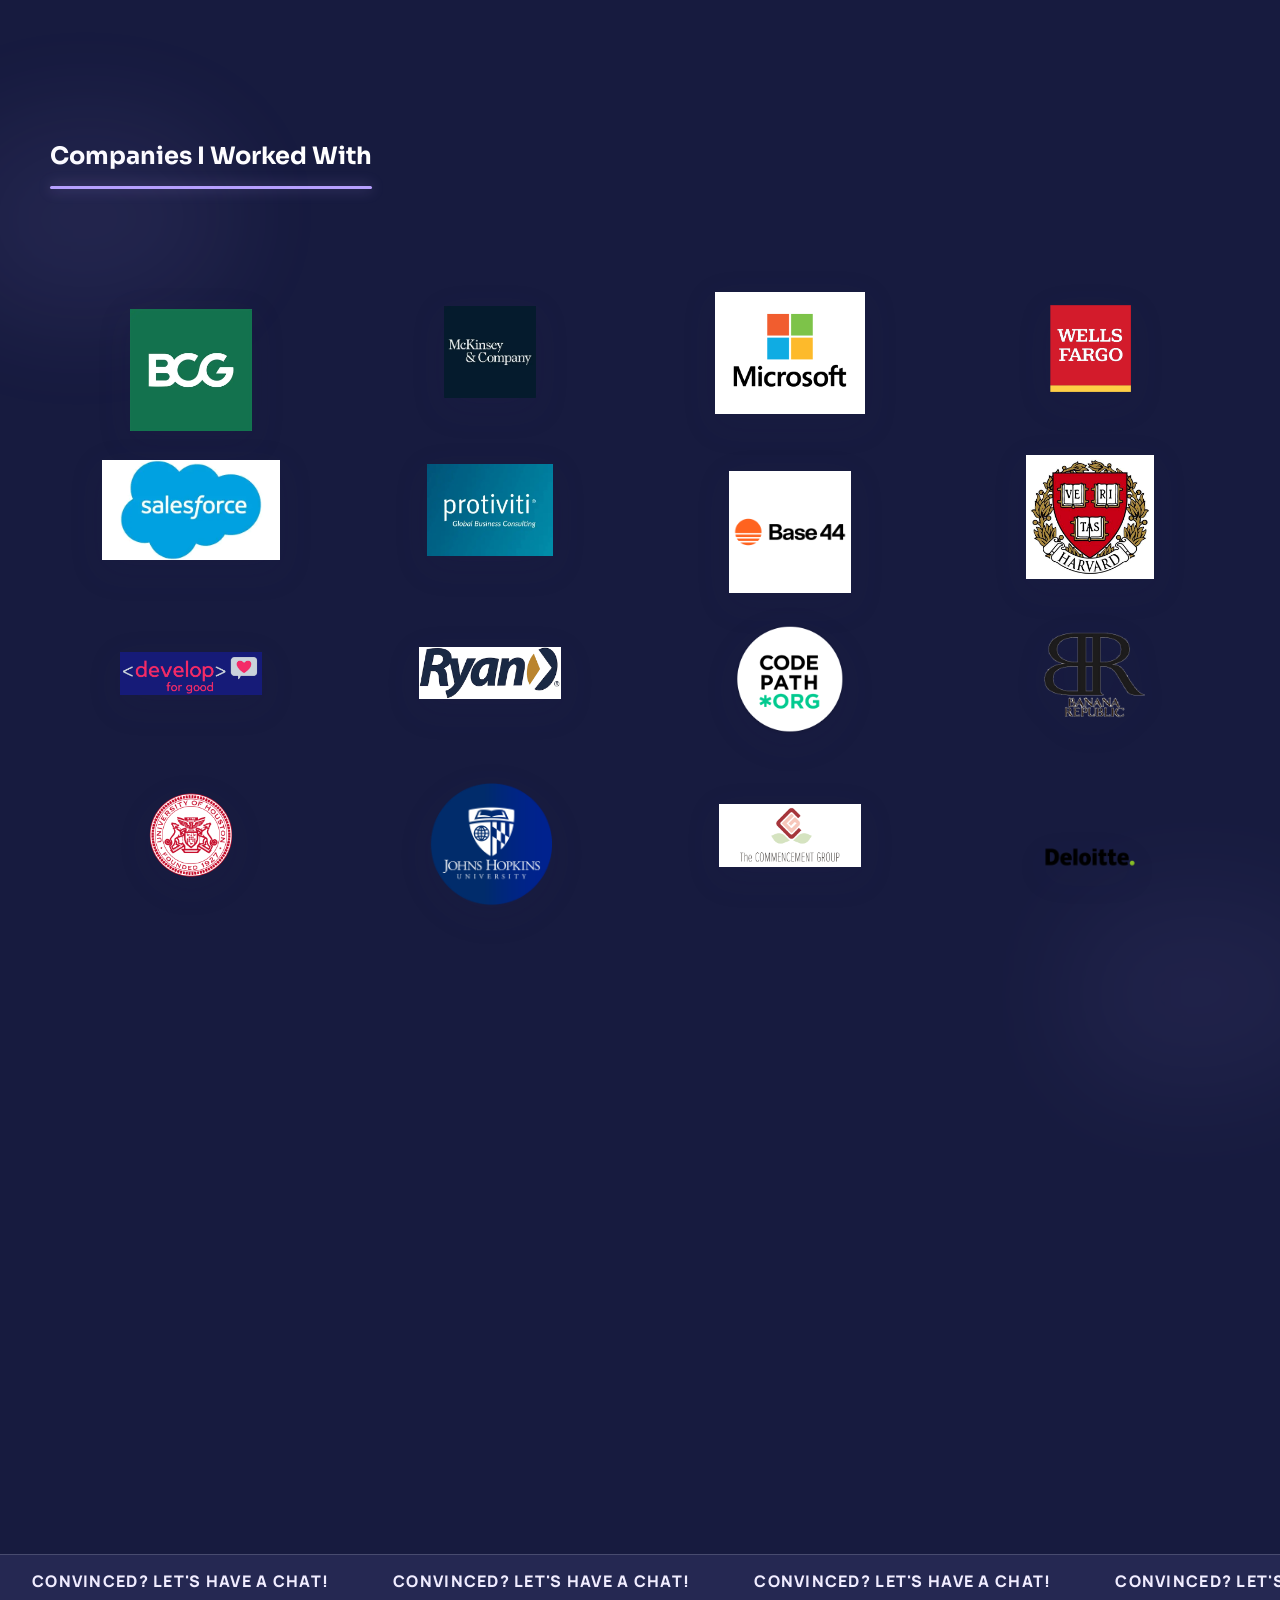
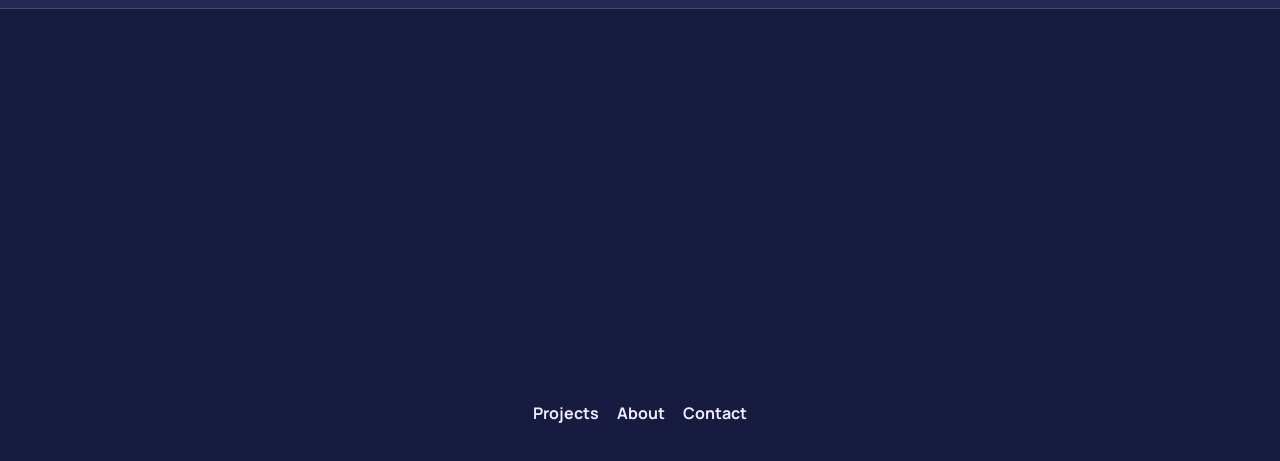
==== commit 760c4f47: "Correct MedAuth placement to third" ====
--- a/index.html
+++ b/index.html
@@ -94,7 +94,7 @@
           <a class="project-tile-link" href="projects/energy-dashboard.html" aria-label="Open MedAuth Clinical case study">
             <div class="project-thumb authform-thumb">
               <img src="assets/projects/medauth/medauth-home-cover.png?v=20260802-library-case-polish" alt="MedAuth Clinical physician dashboard preview" loading="lazy" />
-              <div class="project-award"><span class="trophy" aria-hidden="true">&#127942;</span><strong>2nd Place</strong><span>Hackathon</span></div>
+              <div class="project-award"><span class="trophy" aria-hidden="true">&#127942;</span><strong>3rd Place</strong><span>Hackathon</span></div>
             </div>
           </a>
           <div class="project-chip-row"><span>Product Manager/UX</span><span>Hackathon</span><span>2026</span></div>
--- a/styles.css
+++ b/styles.css
@@ -3328,3 +3328,121 @@
     padding-block: 24px !important;
   }
 }
+
+
+/* MedAuth patient-side evidence gallery */
+.medauth-patient-interface {
+  position: relative;
+}
+
+.patient-screen-feature {
+  display: grid;
+  grid-template-columns: minmax(0, 1.2fr) minmax(280px, 0.8fr);
+  gap: clamp(1.2rem, 3vw, 2.6rem);
+  align-items: center;
+  margin-top: 1.6rem;
+}
+
+.patient-screen-feature figure,
+.patient-screen-grid figure {
+  margin: 0;
+  border-radius: 26px;
+  overflow: hidden;
+  background: rgba(255, 255, 255, 0.95);
+  box-shadow: 0 22px 60px rgba(255, 255, 255, 0.16), 0 18px 45px rgba(10, 16, 35, 0.18);
+}
+
+.patient-screen-feature img,
+.patient-screen-grid img {
+  display: block;
+  width: 100%;
+  height: auto;
+  object-fit: contain;
+  background: #f7f9fc;
+}
+
+.patient-screen-feature figcaption,
+.patient-screen-grid figcaption {
+  display: block;
+  padding: 0.85rem 1rem 1rem;
+  color: var(--text-muted);
+  font-size: 0.86rem;
+  line-height: 1.45;
+}
+
+.patient-screen-feature h3 {
+  margin: 0 0 0.75rem;
+  color: var(--text-heading);
+  font-size: clamp(1.3rem, 2vw, 1.9rem);
+}
+
+.patient-screen-feature p {
+  margin: 0;
+  font-size: 1rem;
+}
+
+.patient-screen-grid {
+  display: grid;
+  grid-template-columns: repeat(2, minmax(0, 1fr));
+  gap: clamp(1rem, 2vw, 1.5rem);
+  margin-top: 1.5rem;
+}
+
+.patient-screen-grid figure {
+  display: grid;
+  grid-template-rows: auto 1fr;
+}
+
+.patient-screen-grid img {
+  aspect-ratio: 16 / 10;
+  object-fit: cover;
+  object-position: top center;
+}
+
+.patient-screen-grid figcaption strong,
+.patient-screen-grid figcaption span {
+  display: block;
+}
+
+.patient-screen-grid figcaption strong {
+  color: var(--text-heading);
+  margin-bottom: 0.25rem;
+}
+
+.dark-mode .patient-screen-feature figure,
+.dark-mode .patient-screen-grid figure {
+  background: rgba(255, 255, 255, 0.98);
+  box-shadow: 0 18px 48px rgba(255, 255, 255, 0.14), 0 24px 60px rgba(0, 0, 0, 0.28);
+}
+
+@media (max-width: 780px) {
+  .patient-screen-feature,
+  .patient-screen-grid {
+    grid-template-columns: 1fr;
+  }
+
+  .patient-screen-grid img {
+    aspect-ratio: auto;
+    max-height: 360px;
+    object-fit: contain;
+  }
+}
+
+/* MedAuth physician-side screens are dense dashboard views, so keep them readable. */
+.physician-screen-grid {
+  grid-template-columns: 1fr;
+}
+
+.physician-screen-grid img {
+  aspect-ratio: 16 / 7.2;
+  object-fit: contain;
+  object-position: top center;
+  background: #f7f9fc;
+}
+
+@media (max-width: 780px) {
+  .physician-screen-grid img {
+    aspect-ratio: auto;
+    max-height: none;
+  }
+}
